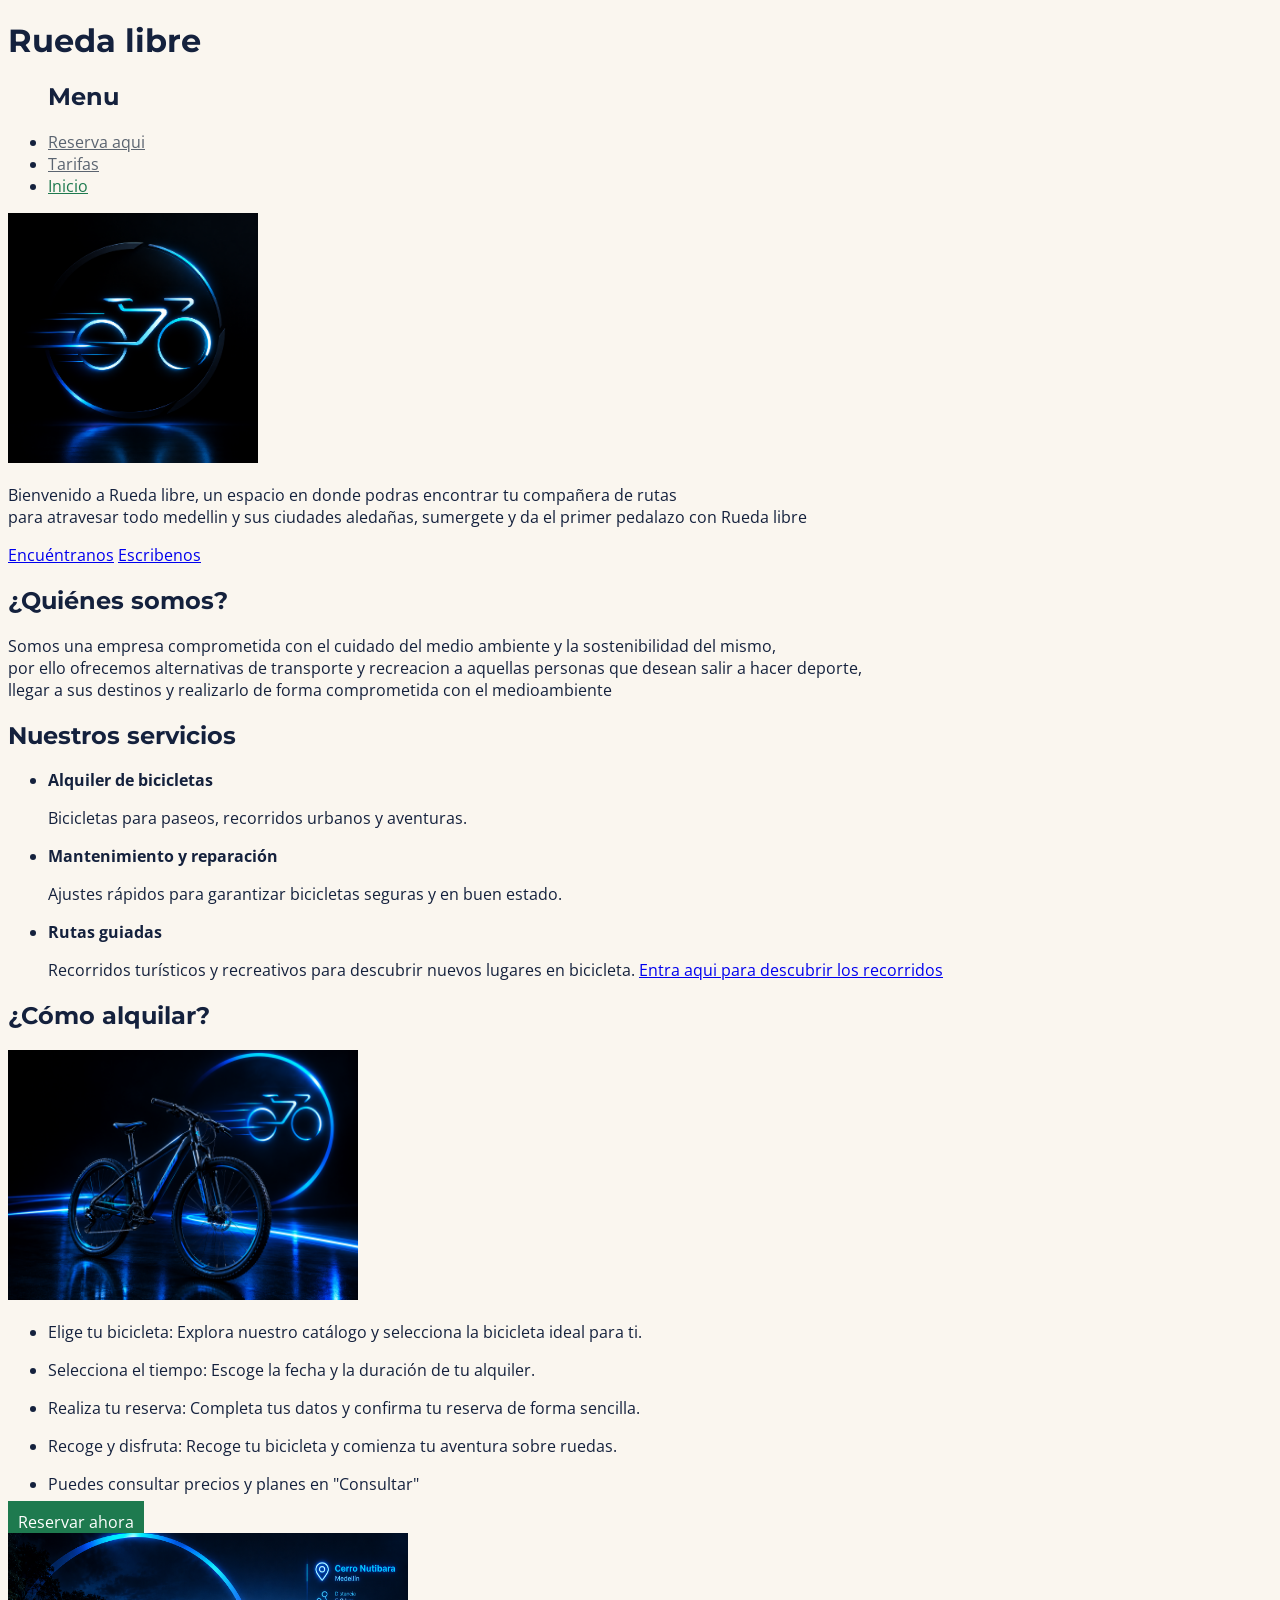
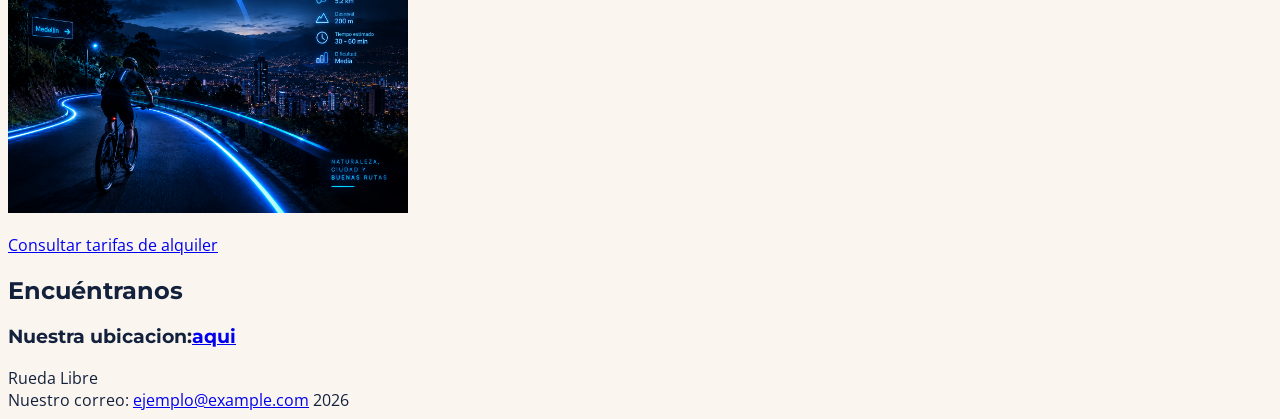
==== index.html @ 5e86c61c "minireto 10" ====
<!DOCTYPE html>
<html lang="es">

<head>
    <meta charset="UTF-8">
    <meta name="viewport" content="width=device-width, initial-scale=1.0">
    <title>Rueda Libre | Alquiler de bicicletas en Medellín</title>
    <link rel="preconnect" href="https://fonts.googleapis.com">
    <link rel="preconnect" href="https://fonts.gstatic.com" crossorigin>
    <link href="https://fonts.googleapis.com/css2?family=Montserrat:wght@700&family=Open+Sans:wght@400;600&display=swap" rel="stylesheet">
    <link rel="stylesheet" href="css/style.css">
</head>

<body>
    <header>
        <h1>Rueda libre</h1>
        <nav aria-label="navegacion-principal">
            <ul id = "menu">
                <h2>Menu</h2>
                <li><a href="paginas/reservas.html">Reserva aqui</a></li>
                <li><a href="paginas/tarifas.html">Tarifas</a></li>
                <li><a href="index.html" class="activo" aria-current="page">Inicio</a></li>
            </ul>
        </nav>
    <img src="img/logo.png" alt="logo de rueda libre" width="250px" height="250">
    <p>Bienvenido a Rueda libre, un espacio en donde podras encontrar tu compañera de rutas<br> para atravesar todo
        medellin
        y sus ciudades aledañas, sumergete y da el primer pedalazo con Rueda libre</p>
    <a href="#Encuéntranos">Encuéntranos</a>
    <a href="mailto:hola@ruedalibre.example">Escribenos</a>
    
    </header>
    <section>
        <h2>¿Quiénes somos?</h2>
            <p>Somos una empresa comprometida con el cuidado del medio ambiente y la sostenibilidad del mismo,<br> por ello
            ofrecemos alternativas de transporte y recreacion a aquellas personas que desean salir a hacer
            deporte,<br>llegar a sus destinos y realizarlo de forma comprometida con el medioambiente</p>
    </section>
    <section>
        <h2>Nuestros servicios</h2>
            <ul>
                <article><li><strong>Alquiler de bicicletas</strong></li>
                <p>Bicicletas para paseos, recorridos urbanos y aventuras. </p></article>

                <article><li><strong>Mantenimiento y reparación</strong></li>
                <p>Ajustes rápidos para garantizar bicicletas seguras y en buen estado.</p></article>

                <article><li><strong>Rutas guiadas</strong></li>
                <p>Recorridos turísticos y recreativos para descubrir nuevos lugares en bicicleta. <a
                href="paginas/tarifas.html#tabla">Entra aqui para descubrir los recorridos</a> </p></article>
            </ul>
    </section>
    <section>
        <h2>¿Cómo alquilar?</h2>
        <img src="img/bicicleta.png" alt="Imagen Bicicleta Disponible para alquilar" width="350px" height="250px">
            <ul>
                <li>
                    <p>Elige tu bicicleta: Explora nuestro catálogo y selecciona la bicicleta ideal para ti.</p>
                </li>
                <li>
                    <p>Selecciona el tiempo: Escoge la fecha y la duración de tu alquiler.</p>
                </li>
                <li>
                    <p>Realiza tu reserva: Completa tus datos y confirma tu reserva de forma sencilla.</p>
                </li>
                <li>
                    <p>Recoge y disfruta: Recoge tu bicicleta y comienza tu aventura sobre ruedas.</p>
                </li>
                <li>
                    <p>Puedes consultar precios y planes en "Consultar"</p>
                </li>
            </ul>
            <a href="paginas/reservas.html" class="boton-accion">Reservar ahora</a> 
            <div>
            <img src="img/ruta.png" alt="Ruta Bicicleta" width="400px" height="280px">
            </div>
        <p></p>
        <a href="paginas/tarifas.html">Consultar tarifas de alquiler</a>
        </section>

        <section id="Encuéntranos">
            <h2>Encuéntranos</h2>
            <h3>Nuestra ubicacion:<a href="https://maps.app.goo.gl/EWYrsRtSHGRVJQ2n9" target="_blank">aqui</a></h3>
        </section>
        <footer id="footer">
            Rueda Libre <br>
            Nuestro correo: <a href="mailto:ejemplo@example.com">ejemplo@example.com</a>
            2026
        </footer>
    </section>
</body>

</html>
---- css/style.css ----
:root {
    --color-verde: #1e7a4f;
    --color-naranja: #f39a2b;
    --color-azul: #14213d;
    --color-crema: #faf6ef;
    --color-gris: #5b6470;

    --fuente-titulos: 'Montserrat', system-ui, -apple-system, sans-serif;
    --fuente-cuerpo: 'Open Sans', arial, helvetica, sans-serif;

    --espaciado-pq: 0.5rem;
    --espaciado-md: 1rem;
    --espaciado-gr: 2rem;
}

body {
    background-color: var(--color-crema);
    font-family: var(--fuente-cuerpo);
    color: var(--color-azul);
}

h1, h2, h3 {
    font-family: var(--fuente-titulos);
    color: var(--color-azul);
}

#menu a {
    color: var(--color-gris);
}

#menu .activo {
    color: var(--color-verde);
}

#menu a:hover, #menu a:focus {
    color: var(--color-naranja);
}
.boton-accion {
    background-color: var(--color-verde);
    color: #FFFF;
    padding: 10px;
    text-decoration: none;
}
 
.boton-accion:hover, .boton-accion:focus {
    background-color: var(--color-naranja);
    color: var(--color-azul);
}
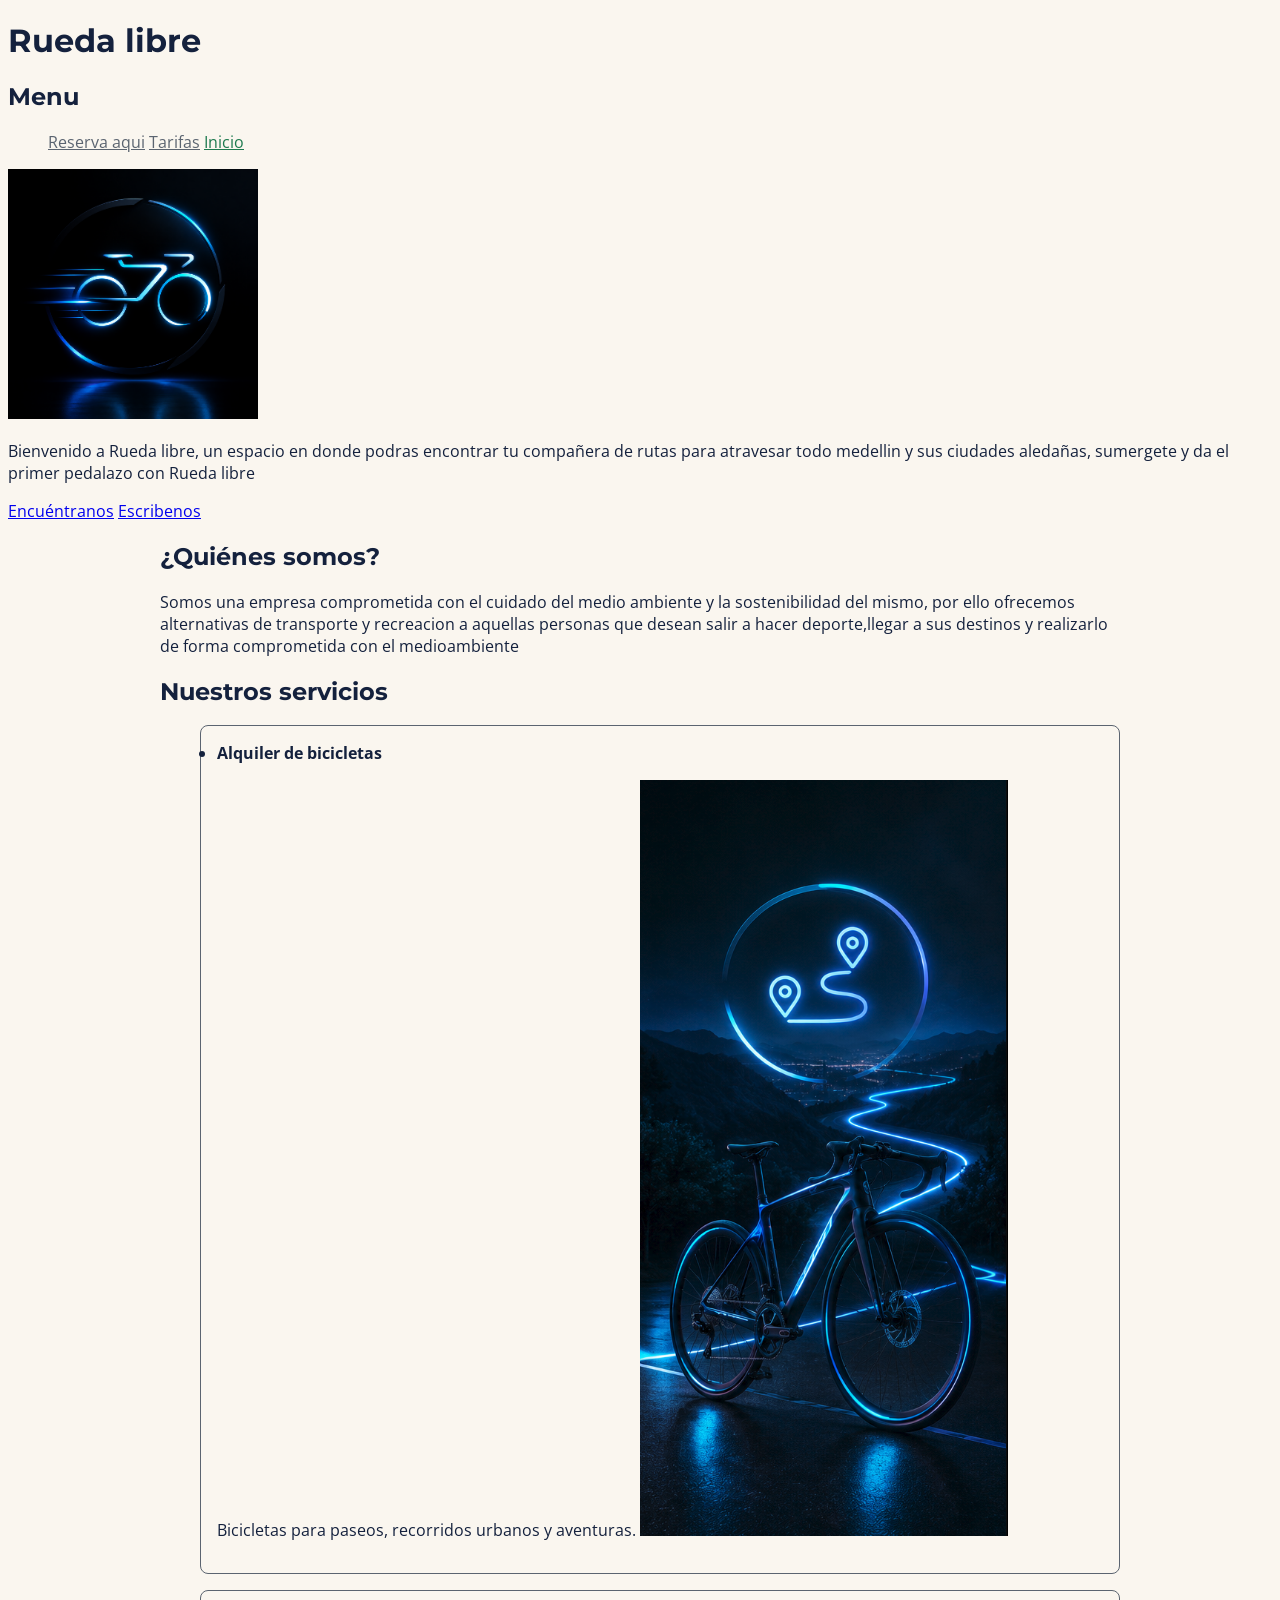
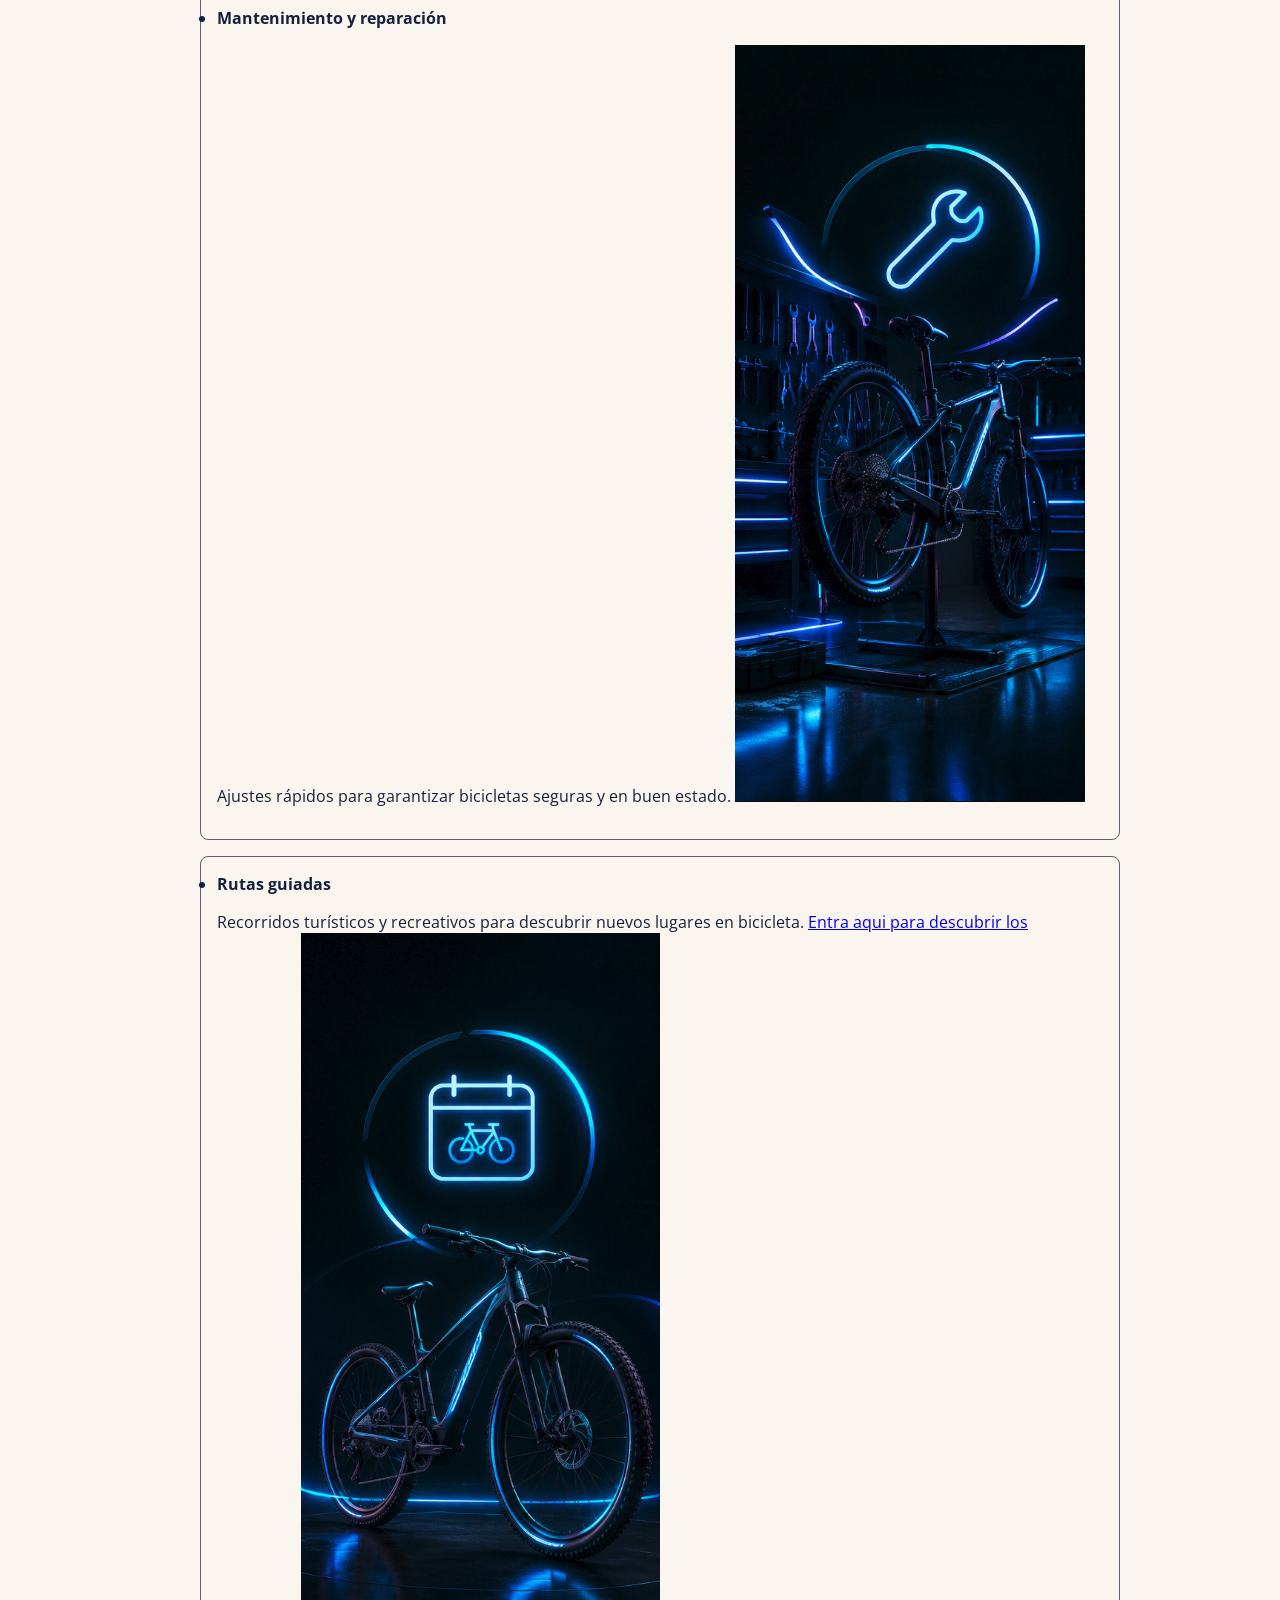
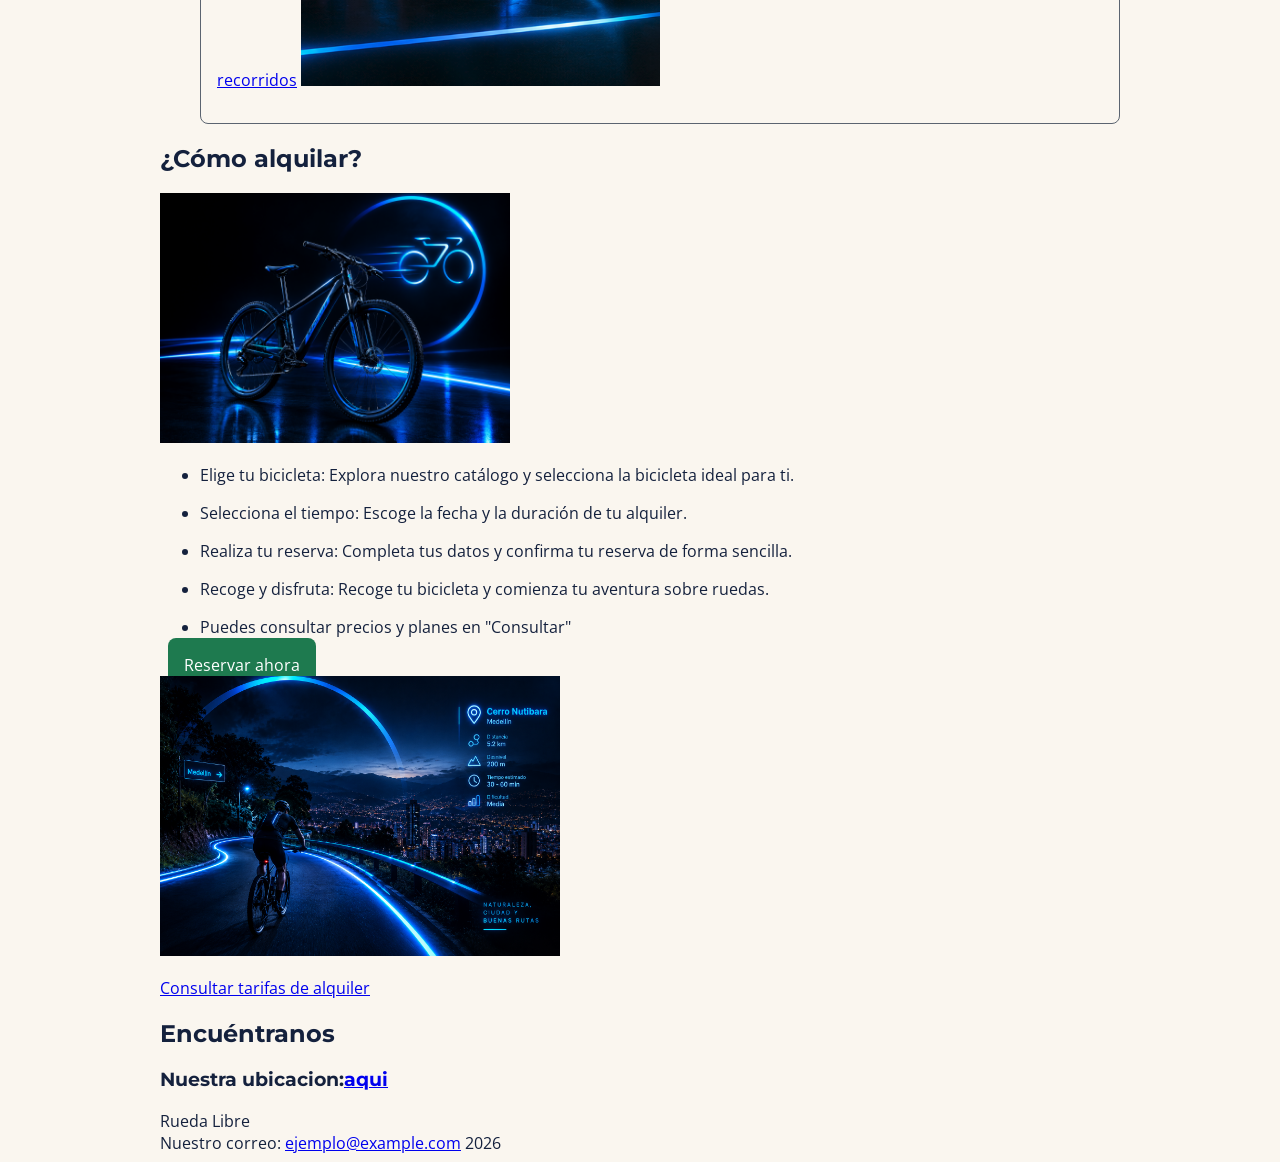
==== commit a0466268: "progreso" ====
--- a/index.html
+++ b/index.html
@@ -12,42 +12,48 @@
 </head>
 
 <body>
+
     <header>
         <h1>Rueda libre</h1>
         <nav aria-label="navegacion-principal">
+            <h2>Menu</h2>
             <ul id = "menu">
-                <h2>Menu</h2>
                 <li><a href="paginas/reservas.html">Reserva aqui</a></li>
                 <li><a href="paginas/tarifas.html">Tarifas</a></li>
                 <li><a href="index.html" class="activo" aria-current="page">Inicio</a></li>
             </ul>
         </nav>
     <img src="img/logo.png" alt="logo de rueda libre" width="250px" height="250">
-    <p>Bienvenido a Rueda libre, un espacio en donde podras encontrar tu compañera de rutas<br> para atravesar todo
+    <p>Bienvenido a Rueda libre, un espacio en donde podras encontrar tu compañera de rutas para atravesar todo
         medellin
         y sus ciudades aledañas, sumergete y da el primer pedalazo con Rueda libre</p>
     <a href="#Encuéntranos">Encuéntranos</a>
     <a href="mailto:hola@ruedalibre.example">Escribenos</a>
-    
     </header>
+<main>
     <section>
         <h2>¿Quiénes somos?</h2>
-            <p>Somos una empresa comprometida con el cuidado del medio ambiente y la sostenibilidad del mismo,<br> por ello
+            <p>Somos una empresa comprometida con el cuidado del medio ambiente y la sostenibilidad del mismo, por ello
             ofrecemos alternativas de transporte y recreacion a aquellas personas que desean salir a hacer
-            deporte,<br>llegar a sus destinos y realizarlo de forma comprometida con el medioambiente</p>
+            deporte,llegar a sus destinos y realizarlo de forma comprometida con el medioambiente</p>
     </section>
     <section>
         <h2>Nuestros servicios</h2>
             <ul>
-                <article><li><strong>Alquiler de bicicletas</strong></li>
-                <p>Bicicletas para paseos, recorridos urbanos y aventuras. </p></article>
+                <article class="tarjeta"><li><strong>Alquiler de bicicletas</strong></li>
+                <p>Bicicletas para paseos, recorridos urbanos y aventuras. 
+                <img src="img/imagenruta.png" alt="Imagen del servicio de alquiler">
+                </p></article>
 
                 <article><li><strong>Mantenimiento y reparación</strong></li>
-                <p>Ajustes rápidos para garantizar bicicletas seguras y en buen estado.</p></article>
+                <p>Ajustes rápidos para garantizar bicicletas seguras y en buen estado.
+                <img src="img/taller.png" alt="Imagen del servicio de alquiler">
+                </p></article>
 
                 <article><li><strong>Rutas guiadas</strong></li>
                 <p>Recorridos turísticos y recreativos para descubrir nuevos lugares en bicicleta. <a
-                href="paginas/tarifas.html#tabla">Entra aqui para descubrir los recorridos</a> </p></article>
+                href="paginas/tarifas.html#tabla">Entra aqui para descubrir los recorridos</a> 
+                <img src="img/horarios.png" alt="Imagen de servicio de alquiler"></p></article>
             </ul>
     </section>
     <section>
@@ -88,6 +94,7 @@
             2026
         </footer>
     </section>
+</main>
 </body>
 
 </html>
--- a/css/style.css
+++ b/css/style.css
@@ -1,3 +1,8 @@
+* {
+    box-sizing: border-box;
+}
+
+
 :root {
     --color-verde: #1e7a4f;
     --color-naranja: #f39a2b;
@@ -38,8 +43,11 @@
 .boton-accion {
     background-color: var(--color-verde);
     color: #FFFF;
-    padding: 10px;
+    padding: var(--espaciado-md);
     text-decoration: none;
+    border: none;
+    border-radius: var(--espaciado-pq);
+    margin: var(--espaciado-pq);
 }
  
 .boton-accion:hover, .boton-accion:focus {
@@ -47,4 +55,64 @@
     color: var(--color-azul);
 }
 
+main {
+    max-width: 60rem;
+    margin: 0 auto;
+}
 
+header {
+    min-height: 30vh;
+}
+
+article {
+    padding: var(--espaciado-md);
+    border: 1px solid var(--color-gris);
+    border-radius: var(--espaciado-pq);
+    margin-bottom: var(--espaciado-md);
+
+}
+
+.tarjeta {
+    width: 100%;
+    height: auto;
+    
+}
+
+th, td {
+    padding: var(--espaciado-pq);
+}
+
+table {
+    border-collapse: collapse;
+}
+
+th, td {
+    border: 1px solid var(--color-gris);
+}
+
+thead th {
+    background-color: var(--color-azul);
+    color: var(--color-crema);
+}
+
+#formulario-reserva label {
+    display: block;
+}
+
+#formulario-reserva input:not([type="checkbox"]),
+#formulario-reserva select,
+#formulario-reserva textarea {
+    width: 40%;
+}
+
+#formulario-reserva fieldset > div {
+    margin-bottom: var(--espaciado-md);
+}
+
+#formulario-reserva button {
+    padding: var(--espaciado-md) var(--espaciado-gr);
+}
+
+#menu li {
+    display: inline-block;
+}
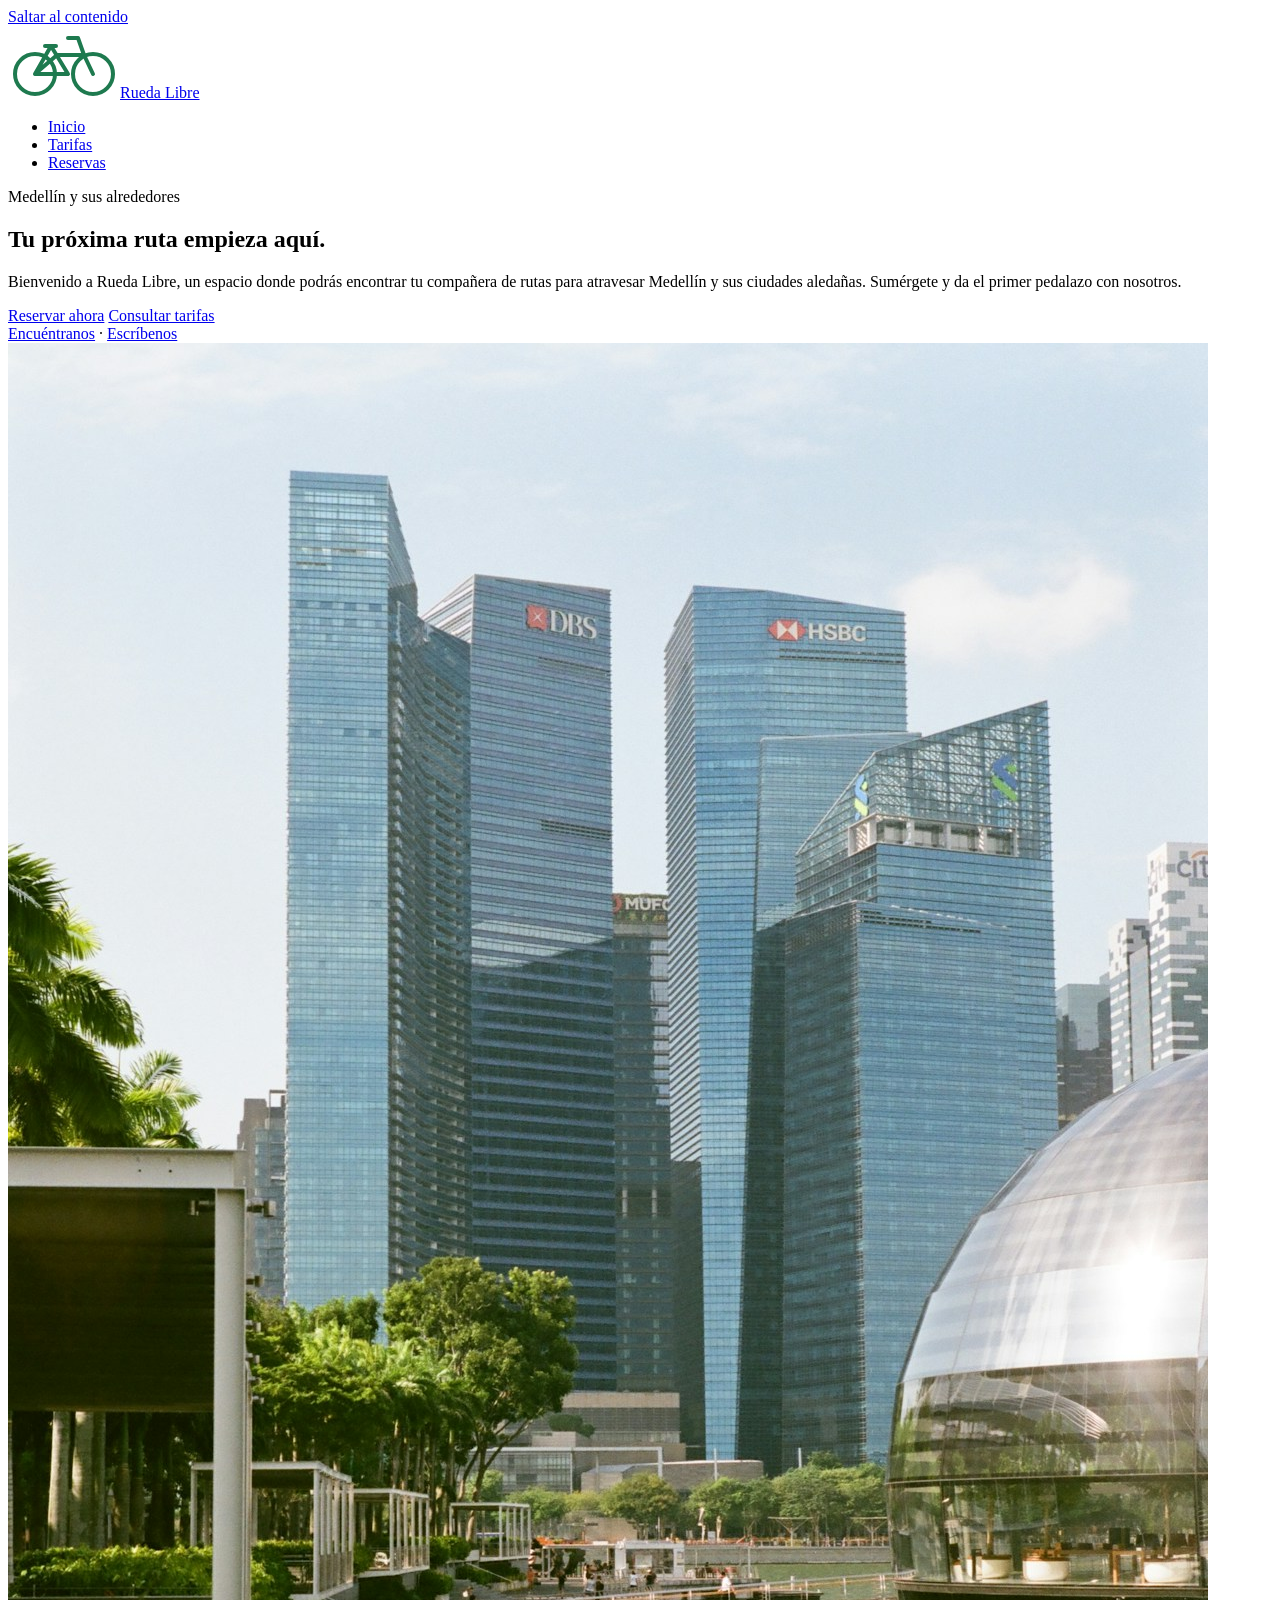
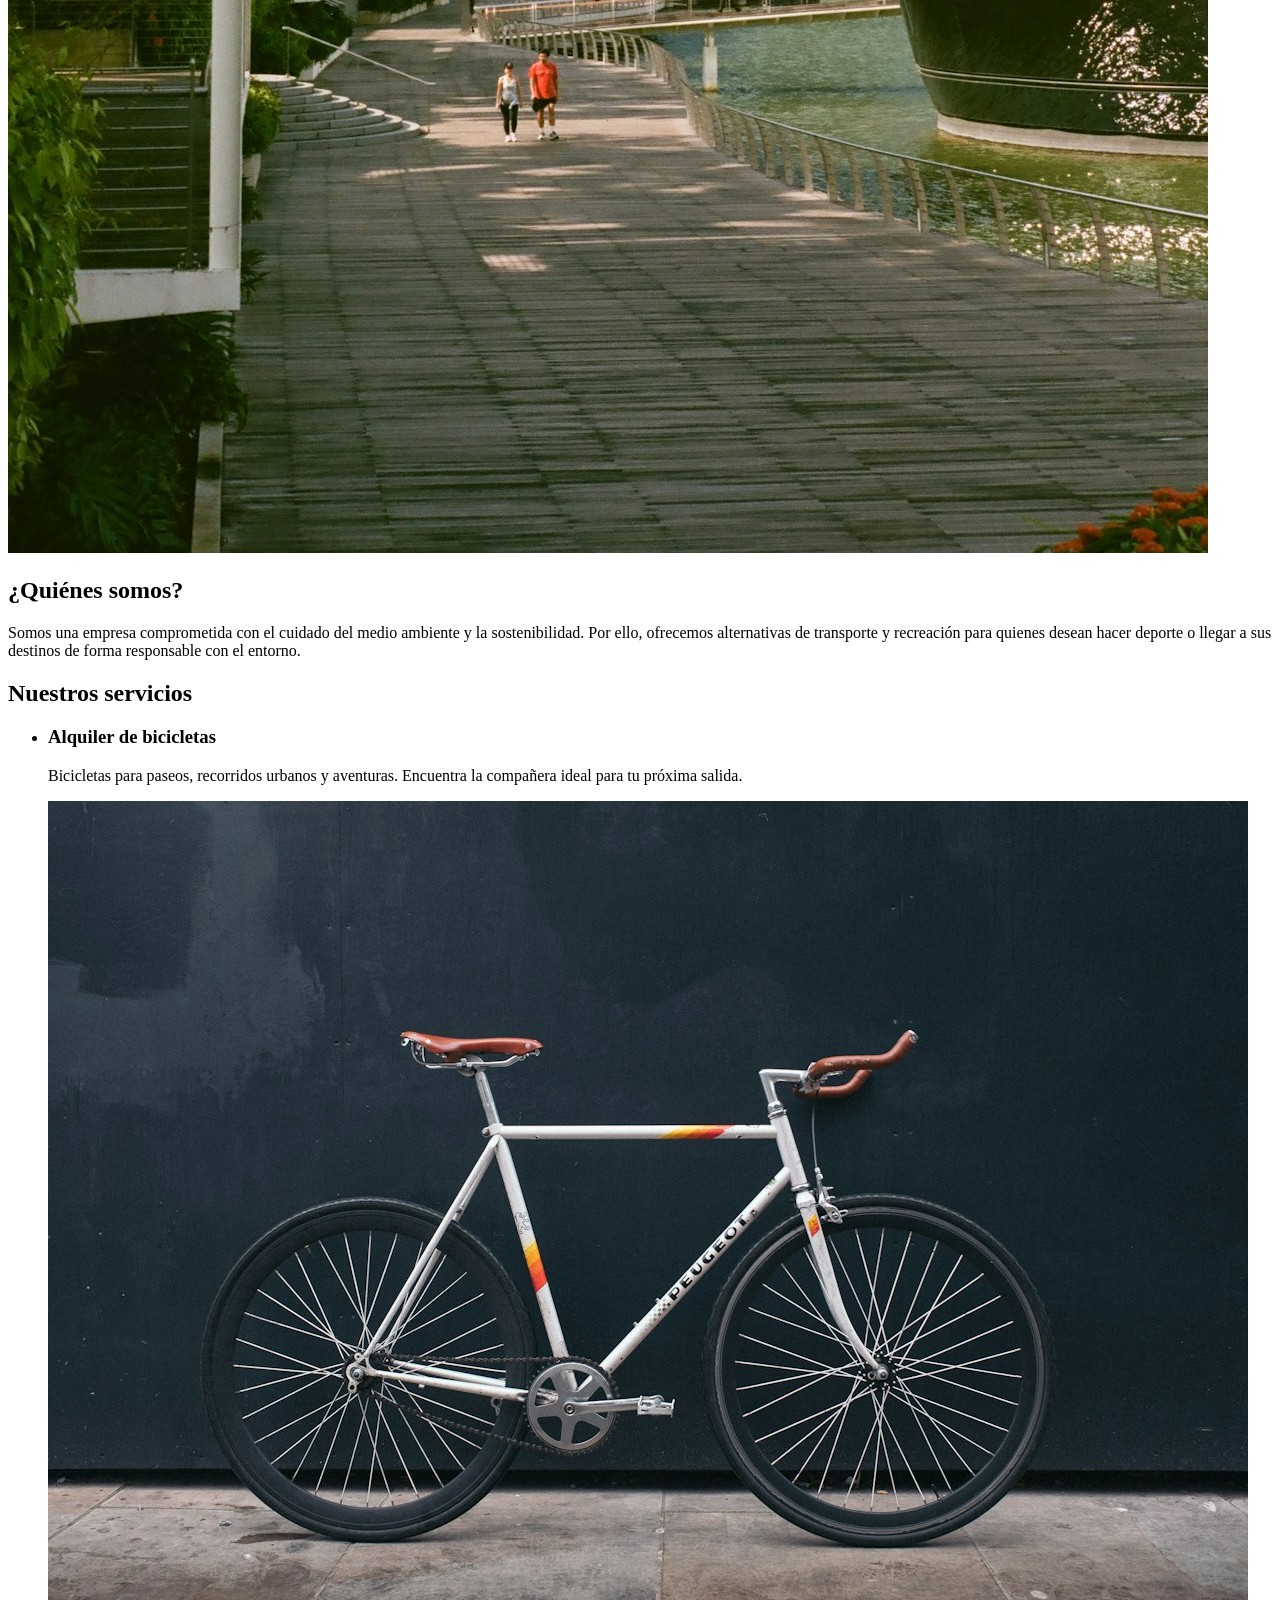
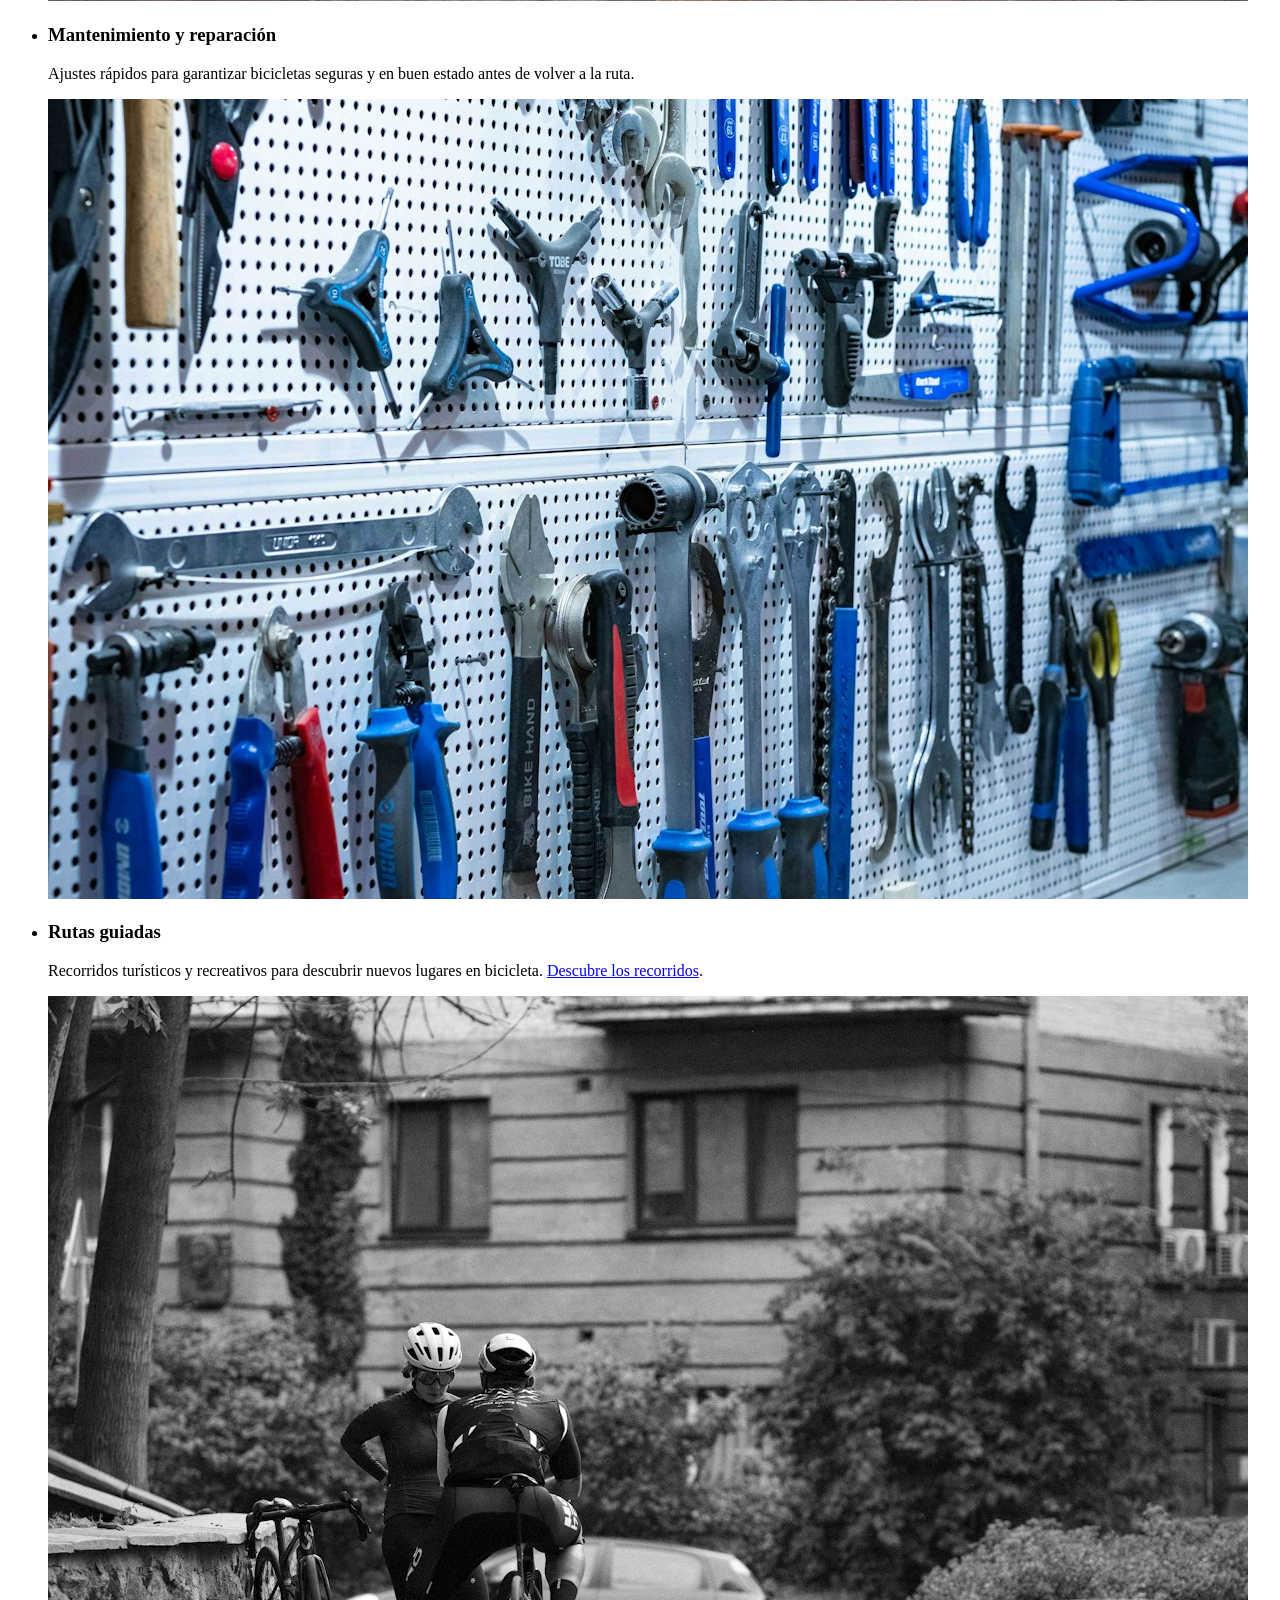
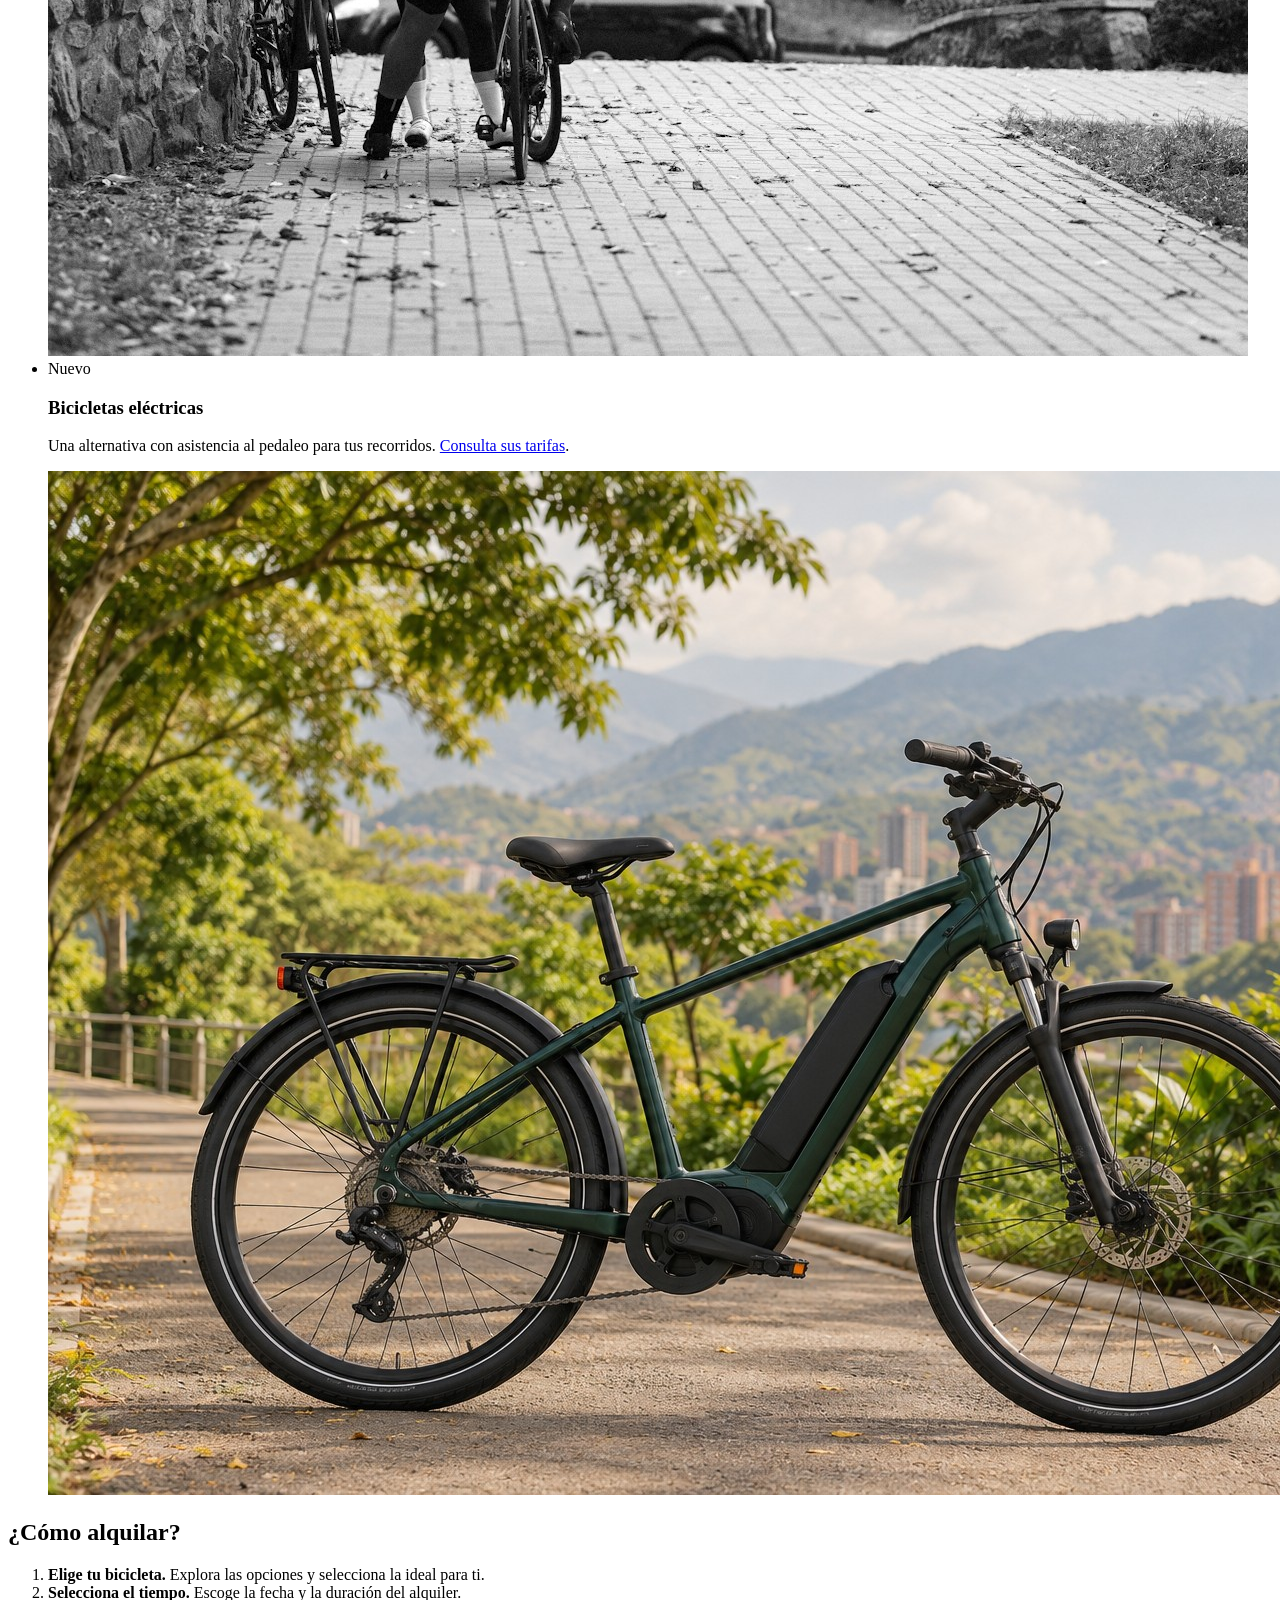
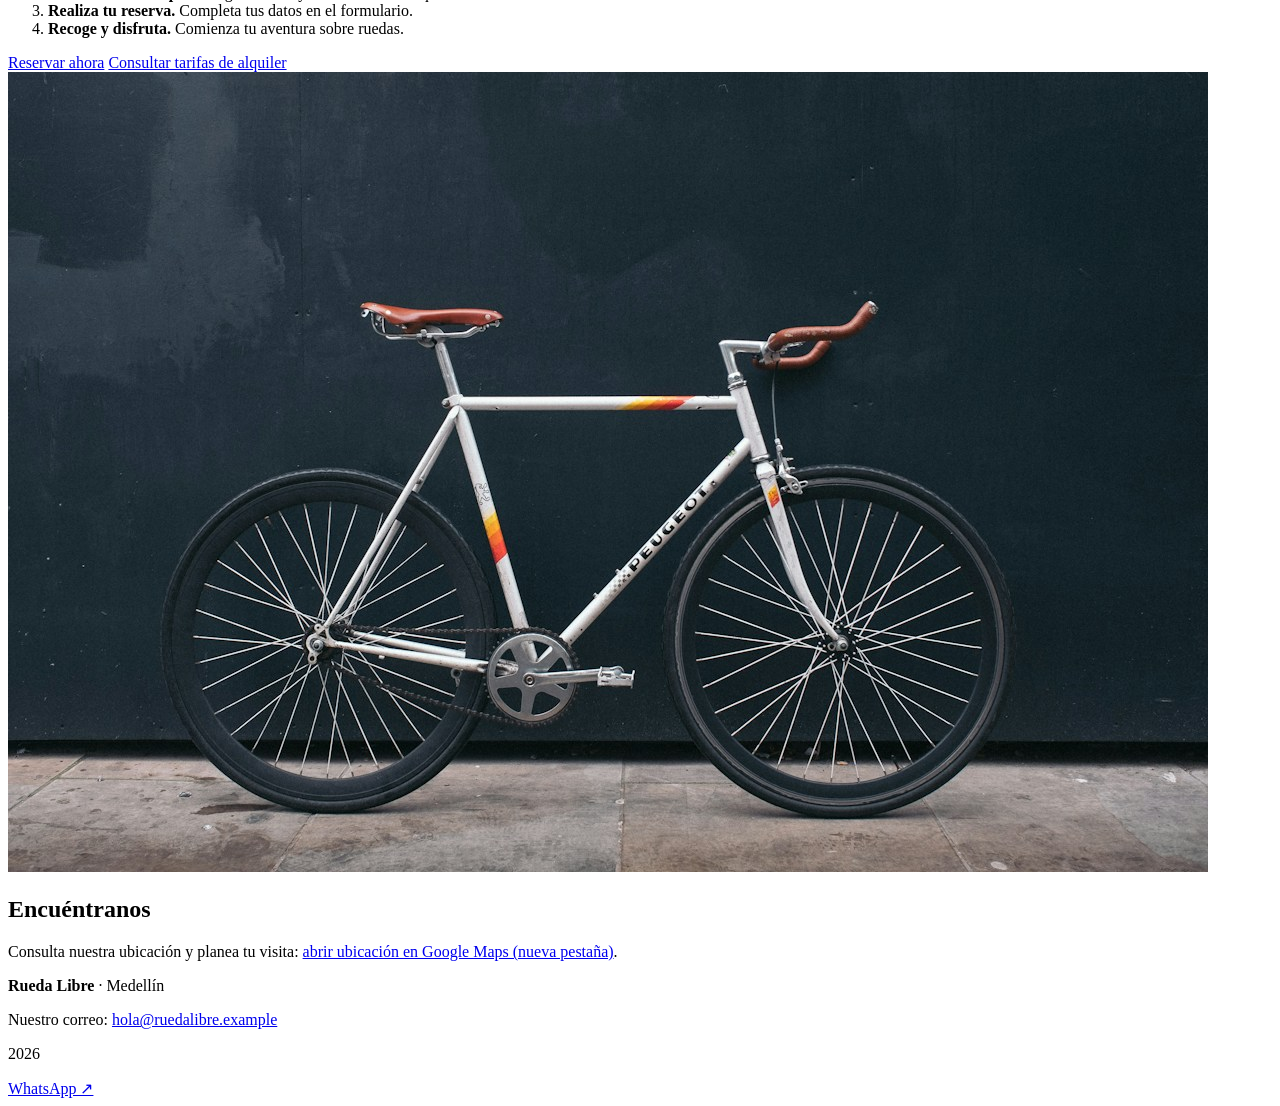
==== commit 6ad395a7: "progreso" ====
--- a/index.html
+++ b/index.html
@@ -1,100 +1,118 @@
 <!DOCTYPE html>
 <html lang="es">
-
 <head>
     <meta charset="UTF-8">
     <meta name="viewport" content="width=device-width, initial-scale=1.0">
+    <meta name="description" content="Alquiler de bicicletas, mantenimiento y rutas guiadas en Medellín con Rueda Libre.">
     <title>Rueda Libre | Alquiler de bicicletas en Medellín</title>
     <link rel="preconnect" href="https://fonts.googleapis.com">
     <link rel="preconnect" href="https://fonts.gstatic.com" crossorigin>
-    <link href="https://fonts.googleapis.com/css2?family=Montserrat:wght@700&family=Open+Sans:wght@400;600&display=swap" rel="stylesheet">
-    <link rel="stylesheet" href="css/style.css">
+    <link href="https://fonts.googleapis.com/css2?family=Montserrat:wght@700&amp;family=Open+Sans:wght@400;600&amp;display=swap" rel="stylesheet">
+    <link rel="stylesheet" href="css/styles.css">
+    <link rel="icon" href="img/logo.svg" type="image/svg+xml">
 </head>
+<body>
+    <a class="saltar-contenido" href="#contenido">Saltar al contenido</a>
+    <header class="encabezado">
+        <div class="barra">
+            <div class="marca">
+                <a href="index.html"><img class="logo" src="img/logo.svg" alt="">Rueda Libre</a>
+            </div>
+            <nav aria-label="Navegación principal">
+                <ul id="menu">
+                    <li><a href="index.html" class="activo" aria-current="page">Inicio</a></li>
+                    <li><a href="paginas/tarifas.html">Tarifas</a></li>
+                    <li><a href="paginas/reservas.html">Reservas</a></li>
+                </ul>
+            </nav>
+        </div>
+    </header>
 
-<body>
+    <main id="contenido">
+        <section class="portada" aria-labelledby="titulo-portada">
+            <div class="texto-portada">
+                <p class="antetitulo">Medellín y sus alrededores</p>
+                <h1 id="titulo-portada">Tu próxima ruta empieza aquí.</h1>
+                <p>Bienvenido a Rueda Libre, un espacio donde podrás encontrar tu compañera de rutas para atravesar Medellín y sus ciudades aledañas. Sumérgete y da el primer pedalazo con nosotros.</p>
+                <div class="acciones">
+                    <a href="paginas/reservas.html" class="boton-accion">Reservar ahora</a>
+                    <a href="paginas/tarifas.html" class="boton-secundario">Consultar tarifas</a>
+                </div>
+                <a href="#encuentranos">Encuéntranos</a> · <a href="mailto:hola@ruedalibre.example">Escríbenos</a>
+            </div>
+            <img class="imagen-portada" src="img/ruta.jpg" alt="Ciclista recorriendo una vía urbana junto a edificios">
+        </section>
 
-    <header>
-        <h1>Rueda libre</h1>
-        <nav aria-label="navegacion-principal">
-            <h2>Menu</h2>
-            <ul id = "menu">
-                <li><a href="paginas/reservas.html">Reserva aqui</a></li>
-                <li><a href="paginas/tarifas.html">Tarifas</a></li>
-                <li><a href="index.html" class="activo" aria-current="page">Inicio</a></li>
-            </ul>
-        </nav>
-    <img src="img/logo.png" alt="logo de rueda libre" width="250px" height="250">
-    <p>Bienvenido a Rueda libre, un espacio en donde podras encontrar tu compañera de rutas para atravesar todo
-        medellin
-        y sus ciudades aledañas, sumergete y da el primer pedalazo con Rueda libre</p>
-    <a href="#Encuéntranos">Encuéntranos</a>
-    <a href="mailto:hola@ruedalibre.example">Escribenos</a>
-    </header>
-<main>
-    <section>
-        <h2>¿Quiénes somos?</h2>
-            <p>Somos una empresa comprometida con el cuidado del medio ambiente y la sostenibilidad del mismo, por ello
-            ofrecemos alternativas de transporte y recreacion a aquellas personas que desean salir a hacer
-            deporte,llegar a sus destinos y realizarlo de forma comprometida con el medioambiente</p>
-    </section>
-    <section>
-        <h2>Nuestros servicios</h2>
-            <ul>
-                <article class="tarjeta"><li><strong>Alquiler de bicicletas</strong></li>
-                <p>Bicicletas para paseos, recorridos urbanos y aventuras. 
-                <img src="img/imagenruta.png" alt="Imagen del servicio de alquiler">
-                </p></article>
+        <section>
+            <h2>¿Quiénes somos?</h2>
+            <p>Somos una empresa comprometida con el cuidado del medio ambiente y la sostenibilidad. Por ello, ofrecemos alternativas de transporte y recreación para quienes desean hacer deporte o llegar a sus destinos de forma responsable con el entorno.</p>
+        </section>
 
-                <article><li><strong>Mantenimiento y reparación</strong></li>
-                <p>Ajustes rápidos para garantizar bicicletas seguras y en buen estado.
-                <img src="img/taller.png" alt="Imagen del servicio de alquiler">
-                </p></article>
-
-                <article><li><strong>Rutas guiadas</strong></li>
-                <p>Recorridos turísticos y recreativos para descubrir nuevos lugares en bicicleta. <a
-                href="paginas/tarifas.html#tabla">Entra aqui para descubrir los recorridos</a> 
-                <img src="img/horarios.png" alt="Imagen de servicio de alquiler"></p></article>
-            </ul>
-    </section>
-    <section>
-        <h2>¿Cómo alquilar?</h2>
-        <img src="img/bicicleta.png" alt="Imagen Bicicleta Disponible para alquilar" width="350px" height="250px">
-            <ul>
+        <section>
+            <h2>Nuestros servicios</h2>
+            <ul class="lista-servicios">
                 <li>
-                    <p>Elige tu bicicleta: Explora nuestro catálogo y selecciona la bicicleta ideal para ti.</p>
+                    <article class="tarjeta">
+                        <h3>Alquiler de bicicletas</h3>
+                        <p>Bicicletas para paseos, recorridos urbanos y aventuras. Encuentra la compañera ideal para tu próxima salida.</p>
+                        <img src="img/imagenruta.jpg" alt="Bicicleta urbana blanca junto a una pared oscura" loading="lazy">
+                    </article>
                 </li>
                 <li>
-                    <p>Selecciona el tiempo: Escoge la fecha y la duración de tu alquiler.</p>
+                    <article class="tarjeta">
+                        <h3>Mantenimiento y reparación</h3>
+                        <p>Ajustes rápidos para garantizar bicicletas seguras y en buen estado antes de volver a la ruta.</p>
+                        <img src="img/taller.jpg" alt="Herramientas organizadas para el mantenimiento de bicicletas" loading="lazy">
+                    </article>
                 </li>
                 <li>
-                    <p>Realiza tu reserva: Completa tus datos y confirma tu reserva de forma sencilla.</p>
+                    <article class="tarjeta">
+                        <h3>Rutas guiadas</h3>
+                        <p>Recorridos turísticos y recreativos para descubrir nuevos lugares en bicicleta. <a href="paginas/tarifas.html#tabla">Descubre los recorridos</a>.</p>
+                        <img src="img/horarios.jpg" alt="Dos ciclistas con casco durante un recorrido" loading="lazy">
+                    </article>
                 </li>
                 <li>
-                    <p>Recoge y disfruta: Recoge tu bicicleta y comienza tu aventura sobre ruedas.</p>
-                </li>
-                <li>
-                    <p>Puedes consultar precios y planes en "Consultar"</p>
+                    <article class="tarjeta tarjeta-nueva">
+                        <span class="etiqueta-nuevo">Nuevo</span>
+                        <h3>Bicicletas eléctricas</h3>
+                        <p>Una alternativa con asistencia al pedaleo para tus recorridos. <a href="paginas/tarifas.html#tabla-tarifas">Consulta sus tarifas</a>.</p>
+                        <img src="img/electrica.jpg" alt="Bicicleta eléctrica verde junto a un sendero arbolado; imagen ilustrativa" loading="lazy">
+                    </article>
                 </li>
             </ul>
-            <a href="paginas/reservas.html" class="boton-accion">Reservar ahora</a> 
-            <div>
-            <img src="img/ruta.png" alt="Ruta Bicicleta" width="400px" height="280px">
-            </div>
-        <p></p>
-        <a href="paginas/tarifas.html">Consultar tarifas de alquiler</a>
         </section>
 
-        <section id="Encuéntranos">
+        <section>
+            <div class="pasos">
+                <h2>¿Cómo alquilar?</h2>
+                <ol>
+                    <li><strong>Elige tu bicicleta.</strong> Explora las opciones y selecciona la ideal para ti.</li>
+                    <li><strong>Selecciona el tiempo.</strong> Escoge la fecha y la duración del alquiler.</li>
+                    <li><strong>Realiza tu reserva.</strong> Completa tus datos en el formulario.</li>
+                    <li><strong>Recoge y disfruta.</strong> Comienza tu aventura sobre ruedas.</li>
+                </ol>
+                <div class="acciones">
+                    <a href="paginas/reservas.html" class="boton-accion">Reservar ahora</a>
+                    <a href="paginas/tarifas.html">Consultar tarifas de alquiler</a>
+                </div>
+            </div>
+            <img class="imagen-alquiler" src="img/imagenruta.jpg" alt="Bicicleta urbana disponible como referencia de alquiler" loading="lazy">
+        </section>
+
+        <section id="encuentranos">
             <h2>Encuéntranos</h2>
-            <h3>Nuestra ubicacion:<a href="https://maps.app.goo.gl/EWYrsRtSHGRVJQ2n9" target="_blank">aqui</a></h3>
+            <p>Consulta nuestra ubicación y planea tu visita: <a href="https://maps.app.goo.gl/EWYrsRtSHGRVJQ2n9" target="_blank" rel="noopener noreferrer">abrir ubicación en Google Maps (nueva pestaña)</a>.</p>
         </section>
-        <footer id="footer">
-            Rueda Libre <br>
-            Nuestro correo: <a href="mailto:ejemplo@example.com">ejemplo@example.com</a>
-            2026
-        </footer>
-    </section>
-</main>
+    </main>
+
+    <footer class="pie" id="footer">
+        <div class="pie-contenido">
+            <p><strong>Rueda Libre</strong> · Medellín</p>
+            <p>Nuestro correo: <a href="mailto:hola@ruedalibre.example">hola@ruedalibre.example</a></p>
+            <p>2026</p>
+        </div>
+    </footer>
+    <a class="whatsapp" href="https://wa.me/573000000000" target="_blank" rel="noopener noreferrer" aria-label="WhatsApp: abrir en una nueva pestaña">WhatsApp ↗</a>
 </body>
-
-</html>+</html>
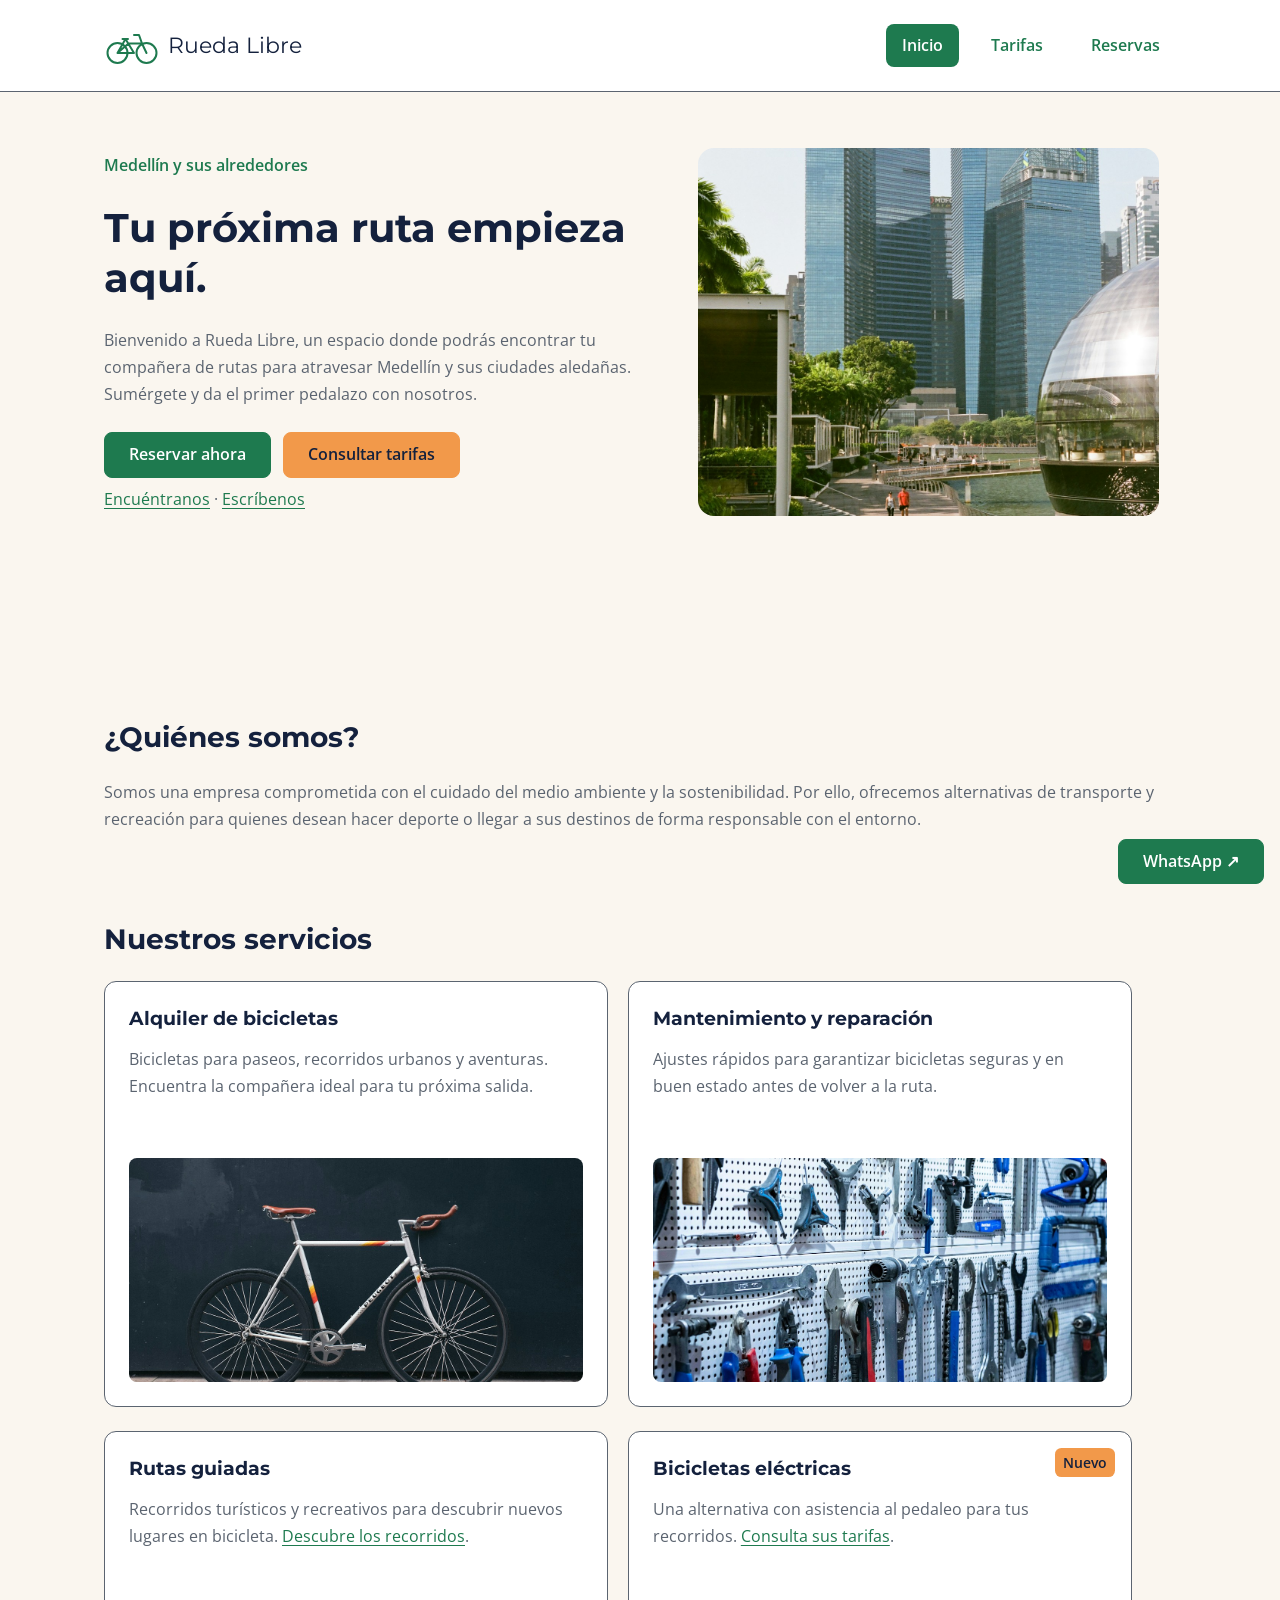
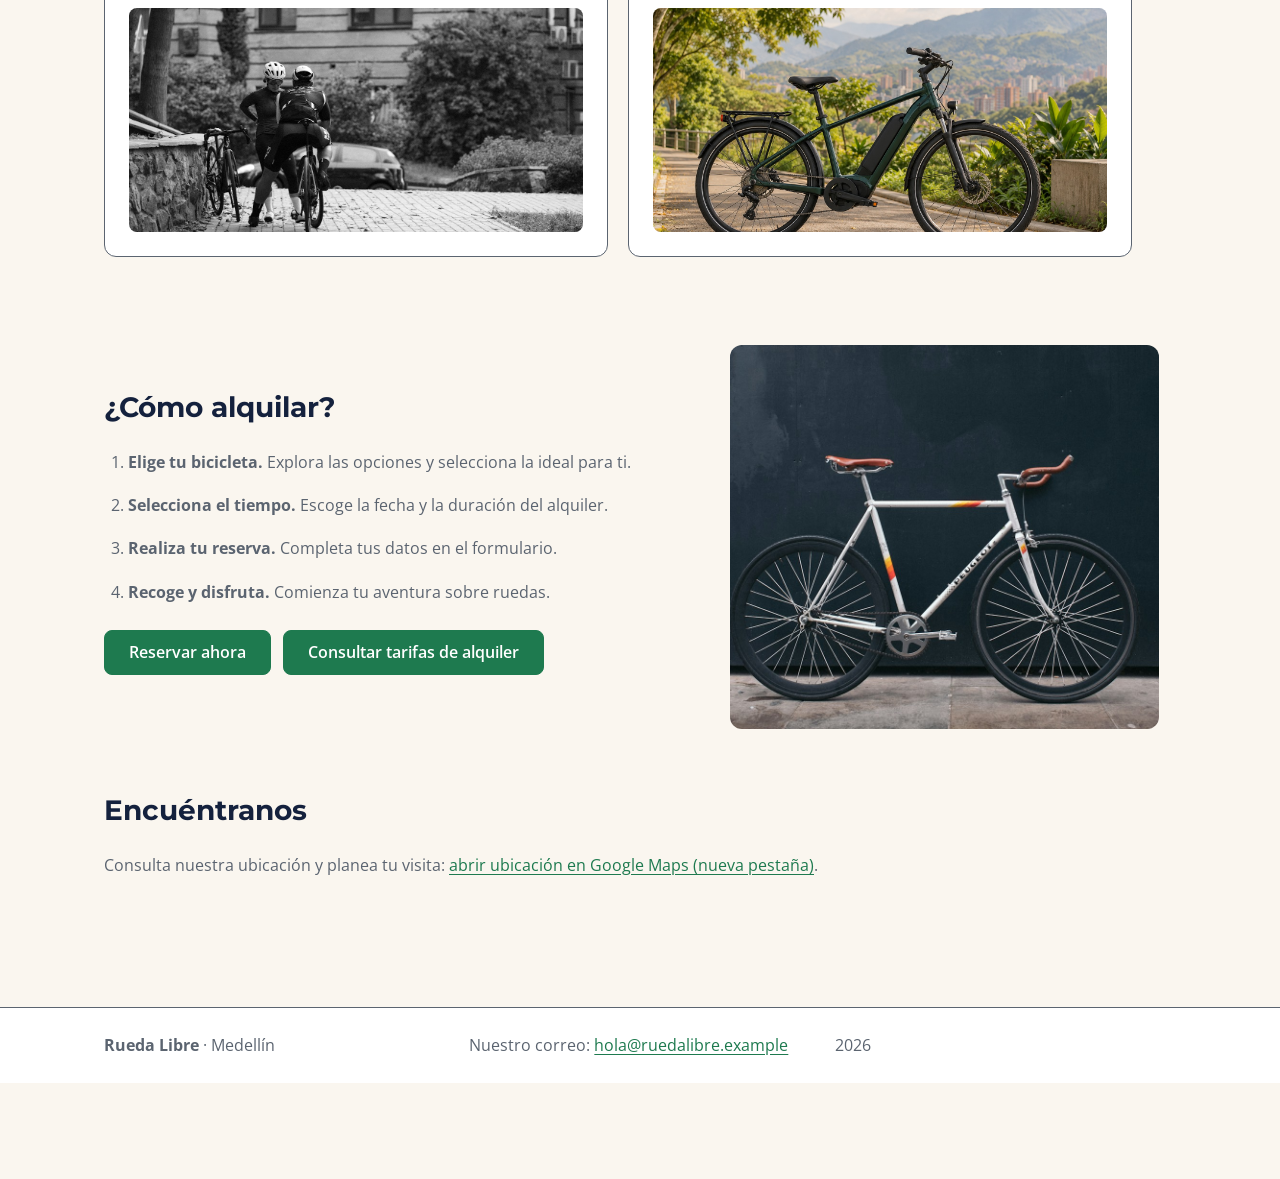
==== commit b0d594e1: "minireto 1 semana 2" ====
--- a/index.html
+++ b/index.html
@@ -94,7 +94,7 @@
                 </ol>
                 <div class="acciones">
                     <a href="paginas/reservas.html" class="boton-accion">Reservar ahora</a>
-                    <a href="paginas/tarifas.html">Consultar tarifas de alquiler</a>
+                    <a href="paginas/tarifas.html" class="boton-accion">Consultar tarifas de alquiler</a>
                 </div>
             </div>
             <img class="imagen-alquiler" src="img/imagenruta.jpg" alt="Bicicleta urbana disponible como referencia de alquiler" loading="lazy">
--- a/css/styles.css
+++ b/css/styles.css
@@ -0,0 +1,594 @@
+/* 1. Variables: colores, tipografías y escala de espaciado */
+:root {
+    --crema: #FAF6EF;
+    --azul-noche: #14213D;
+    --verde-ruta: #1E7A4F;
+    --gris-asfalto: #5B6470;
+    --naranja-pedal: #F2994A;
+    --blanco: #FFFFFF;
+
+    --fuente-titulos: "Montserrat", Arial, sans-serif;
+    --fuente-texto: "Open Sans", Arial, sans-serif;
+
+    --espacio-xs: 0.5rem;
+    --espacio-sm: 1rem;
+    --espacio-md: 1.5rem;
+    --espacio-lg: 2rem;
+    --espacio-xl: 3rem;
+}
+
+/* 2. Base y herencia */
+*,
+*::before,
+*::after {
+    box-sizing: border-box;
+}
+
+body {
+    margin: 0;
+    padding-bottom: 6rem; /* Reserva espacio para el enlace fijo de WhatsApp. */
+    background-color: var(--crema);
+    color: var(--gris-asfalto);
+    font-family: var(--fuente-texto);
+    font-size: 1rem;
+    line-height: 1.7;
+}
+
+h1,
+h2,
+h3,
+legend,
+caption {
+    color: var(--azul-noche);
+    font-family: var(--fuente-titulos);
+    font-weight: 700;
+    line-height: 1.25;
+}
+
+h1 {
+    margin: 0 0 var(--espacio-md);
+    font-size: 2.5rem;
+}
+
+h2 {
+    margin: 0 0 var(--espacio-md);
+    font-size: 1.75rem;
+}
+
+h3 {
+    margin: 0 0 var(--espacio-sm);
+    font-size: 1.2rem;
+}
+
+p {
+    margin: 0 0 var(--espacio-md);
+}
+
+img {
+    display: block;
+    max-width: 100%;
+    height: auto;
+}
+
+main,
+.barra {
+    display: flex;
+    flex-direction: row;
+    justify-content: space-between;
+    align-items: center;
+    flex-wrap: wrap;
+    gap: var(--espacio-sm);
+}
+
+
+main > section {
+    margin-bottom: var(--espacio-xl);
+}
+
+/* 3. Enlaces, navegación y estados */
+a {
+    color: var(--verde-ruta);
+    text-underline-offset: 0.2rem;
+}
+
+a:hover,
+a:focus {
+    color: var(--azul-noche);
+}
+
+a:focus,
+button:focus,
+input:focus,
+input:focus-within,
+select:focus,
+textarea:focus {
+    outline: 0.2rem solid var(--azul-noche);
+    outline-offset: 0.2rem;
+}
+
+.tabla-contenedor:focus {
+    outline: 0.2rem solid var(--azul-noche);
+    outline-offset: 0.2rem;
+}
+
+main,
+.barra,
+.pie-contenido {
+    max-width: 70rem;
+    margin: 0 auto;
+    padding: var(--espacio-md);
+}
+
+.encabezado {
+    background-color: var(--blanco);
+    border-bottom: 1px solid var(--gris-asfalto);
+}
+
+.marca,
+nav {
+    display: inline-block;
+    vertical-align: middle;
+}
+
+.marca {
+    width: 38%;
+}
+
+.marca a {
+    color: var(--azul-noche);
+    font-family: var(--fuente-titulos);
+    font-size: 1.4rem;
+    text-decoration: none;
+}
+
+.logo {
+    display: inline-block;
+    width: 3.5rem;
+    margin-right: var(--espacio-xs);
+    vertical-align: middle;
+}
+
+nav {
+    width: 60%;
+    text-align: right;
+}
+
+#menu {
+    display: flex;
+    flex-direction: row;
+    justify-content: flex-end;
+    align-items: center;
+    flex-wrap: wrap;
+    gap: var(--espacio-xs);
+    margin: 0;
+    padding: 0;
+    list-style: none;
+}
+
+
+#menu li {
+    display: inline-block;
+    margin-left: var(--espacio-xs);
+}
+
+#menu a {
+    display: inline-block;
+    padding: var(--espacio-xs) var(--espacio-sm);
+    border-radius: 0.5rem;
+    color: var(--verde-ruta);
+    font-weight: 600;
+    text-decoration: none;
+}
+
+/* El id y la clase superan la especificidad de #menu a. */
+#menu .activo,
+#menu a:hover,
+#menu a:focus {
+    background-color: var(--verde-ruta);
+    color: var(--blanco);
+}
+
+/* 4. Botones: la misma clase sirve para enlaces y para submit */
+.boton-accion,
+.boton-secundario,
+.whatsapp {
+    display: inline-block;
+    padding: var(--espacio-xs) var(--espacio-md);
+    border: 1px solid var(--verde-ruta);
+    border-radius: 0.5rem;
+    background-color: var(--verde-ruta);
+    color: var(--blanco);
+    font-family: var(--fuente-texto);
+    font-size: 1rem;
+    font-weight: 600;
+    line-height: 1.7;
+    text-decoration: none;
+    cursor: pointer;
+}
+
+.boton-secundario {
+    border-color: var(--naranja-pedal);
+    background-color: var(--naranja-pedal);
+    color: var(--azul-noche);
+}
+
+.boton-accion:hover,
+.boton-accion:focus,
+.boton-secundario:hover,
+.boton-secundario:focus,
+.whatsapp:hover,
+.whatsapp:focus {
+    border-color: var(--azul-noche);
+    background-color: var(--azul-noche);
+    color: var(--blanco);
+}
+
+.acciones a {
+    margin: 0 var(--espacio-xs) var(--espacio-xs) 0;
+}
+
+/* 5. Portada y tarjetas de servicios */
+.portada {
+    min-height: 60vh;
+    padding: var(--espacio-lg) 0;
+}
+
+.texto-portada,
+.imagen-portada,
+.pasos,
+.imagen-alquiler {
+    display: inline-block;
+    vertical-align: middle;
+}
+
+.texto-portada {
+    width: 52%;
+    margin-right: 3%;
+}
+
+.antetitulo {
+    color: var(--verde-ruta);
+    font-weight: 600;
+}
+
+.imagen-portada {
+    width: 43%;
+    height: 23rem;
+    border-radius: 1rem;
+    object-fit: cover;
+}
+
+.lista-servicios {
+    margin: 0;
+    padding: 0;
+    list-style: none;
+}
+
+.lista-servicios > li {
+    display: inline-block;
+    width: 47%;
+    margin: 0 var(--espacio-sm) var(--espacio-md) 0;
+    vertical-align: top;
+}
+
+.tarjeta,
+.horarios,
+fieldset,
+.recomendaciones {
+    padding: var(--espacio-md);
+    border: 1px solid var(--gris-asfalto);
+    border-radius: 0.75rem;
+    background-color: var(--blanco);
+}
+
+.tarjeta {
+    position: relative;
+    width: 100%;
+}
+
+.tarjeta p {
+    min-height: 5.5rem;
+}
+
+.tarjeta img {
+    width: 100%;
+    height: 14rem;
+    border-radius: 0.5rem;
+    object-fit: cover;
+}
+
+.tarjeta-nueva h3 {
+    padding-right: 4.5rem; /* Deja sitio para la etiqueta superpuesta. */
+}
+
+.etiqueta-nuevo {
+    position: absolute;
+    top: var(--espacio-sm);
+    right: var(--espacio-sm);
+    padding: 0.2rem var(--espacio-xs);
+    border-radius: 0.4rem;
+    background-color: var(--naranja-pedal);
+    color: var(--azul-noche);
+    font-size: 0.85rem;
+    font-weight: 600;
+}
+
+.pasos {
+    width: 55%;
+    margin-right: 3%;
+}
+
+.pasos ol {
+    padding-left: var(--espacio-md);
+    margin-bottom: var(--espacio-md);
+}
+
+.pasos li {
+    margin-bottom: var(--espacio-sm);
+}
+
+.imagen-alquiler {
+    width: 40%;
+    height: 24rem;
+    border-radius: 0.75rem;
+    object-fit: cover;
+}
+
+/* 6. Tablas */
+.tabla-contenedor {
+    overflow-x: auto;
+    margin-bottom: var(--espacio-lg);
+}
+
+table {
+    width: 100%;
+    border-collapse: collapse;
+    background-color: var(--blanco);
+}
+
+caption {
+    margin-bottom: var(--espacio-sm);
+    font-size: 1.4rem;
+    text-align: left;
+}
+
+th,
+td {
+    padding: var(--espacio-sm);
+    border: 1px solid var(--gris-asfalto);
+    text-align: left;
+}
+
+thead th {
+    background-color: var(--verde-ruta);
+    color: var(--blanco);
+}
+
+tbody th,
+tbody tr:hover {
+    background-color: var(--crema);
+}
+
+.recomendaciones ul {
+    margin-bottom: 0;
+    padding-left: var(--espacio-md);
+}
+
+/* 7. Formulario y horario */
+.horarios,
+.formulario-reserva {
+    display: inline-block;
+    vertical-align: top;
+}
+
+.horarios {
+    width: 30%;
+    margin-right: 3%;
+}
+
+.horarios h2 {
+    font-size: 1.25rem;
+}
+
+.horarios ul {
+    margin: 0;
+    padding: 0;
+    list-style: none;
+}
+
+.horarios li {
+    margin-bottom: var(--espacio-xs);
+}
+
+.formulario-reserva {
+    width: 65%;
+}
+
+fieldset {
+    min-width: 0;
+    margin: 0 0 var(--espacio-md);
+}
+
+legend {
+    padding: 0 var(--espacio-xs);
+    font-size: 1.15rem;
+}
+
+.campo {
+    margin-bottom: var(--espacio-md);
+}
+
+.campo:last-child {
+    margin-bottom: 0;
+}
+
+label {
+    display: block;
+    margin-bottom: var(--espacio-xs);
+    font-weight: 600;
+}
+
+input,
+select,
+textarea {
+    display: block;
+    width: 100%;
+    padding: var(--espacio-xs) var(--espacio-sm);
+    border: 1px solid var(--gris-asfalto);
+    border-radius: 0.4rem;
+    background-color: var(--blanco);
+    color: var(--gris-asfalto);
+    font: inherit;
+}
+
+input:hover,
+select:hover,
+textarea:hover {
+    border-color: var(--azul-noche);
+}
+
+input::placeholder,
+textarea::placeholder {
+    color: var(--gris-asfalto);
+    opacity: 1;
+}
+
+textarea {
+    min-height: 8rem;
+    resize: vertical;
+}
+
+.confirmacion input {
+    display: inline-block;
+    width: auto;
+    margin: 0 var(--espacio-xs) 0 0;
+    accent-color: var(--verde-ruta);
+}
+
+.confirmacion label {
+    display: inline;
+    font-weight: 400;
+}
+
+form .boton-accion {
+    padding: var(--espacio-sm) var(--espacio-lg);
+}
+
+.nota-formulario {
+    margin-top: var(--espacio-sm);
+    font-size: 0.9rem;
+}
+
+/* 8. Pie de página y enlace fijo */
+.pie {
+    margin-top: var(--espacio-lg);
+    border-top: 1px solid var(--gris-asfalto);
+    background-color: var(--blanco);
+}
+
+.pie-contenido {
+    display: flex;
+    flex-direction: row;
+    justify-content: space-between;
+    align-items: flex-start;
+    flex-wrap: wrap;
+    gap: var(--espacio-md);
+}
+
+.pie-contenido > p {
+    flex: 1 1 14rem;
+    min-width: 0;
+    margin: 0;
+    overflow-wrap: anywhere;
+}
+
+.pie-contenido {
+    display: flex;
+    flex-direction: row;
+    justify-content: space-between;
+    align-items: flex-start;
+    flex-wrap: wrap;
+    gap: var(--espacio-md);
+}
+
+.pie-contenido > p {
+    flex: 1 1 14rem;
+    min-width: 0;
+    margin: 0;
+    overflow-wrap: anywhere;
+}
+
+
+.whatsapp {
+    position: fixed;
+    right: var(--espacio-sm);
+    bottom: var(--espacio-sm);
+    z-index: 10;
+}
+
+.saltar-contenido {
+    position: absolute;
+    top: var(--espacio-sm);
+    left: -100rem;
+    z-index: 20;
+    padding: var(--espacio-xs) var(--espacio-sm);
+    border: 1px solid var(--verde-ruta);
+    background-color: var(--crema);
+    color: var(--verde-ruta);
+}
+
+.saltar-contenido:focus {
+    left: var(--espacio-sm);
+}
+
+/* 9. Ajuste sencillo para pantallas pequeñas */
+@media (max-width: 45rem) {
+    .marca,
+    nav,
+    .texto-portada,
+    .imagen-portada,
+    .lista-servicios > li,
+    .pasos,
+    .imagen-alquiler,
+    .horarios,
+    .formulario-reserva {
+        width: 100%;
+        margin-right: 0;
+    }
+
+    nav {
+        margin-top: var(--espacio-sm);
+        text-align: left;
+    }
+
+    #menu li {
+        margin-left: 0;
+    }
+
+    #menu a {
+        padding: var(--espacio-xs) 0.75rem;
+    }
+
+    h1 {
+        font-size: 2rem;
+    }
+
+    .portada {
+        padding-top: var(--espacio-sm);
+    }
+
+    .imagen-portada,
+    .imagen-alquiler {
+        height: 18rem;
+        margin-top: var(--espacio-sm);
+    }
+
+    .horarios {
+        margin-bottom: var(--espacio-lg);
+    }
+
+    th,
+    td {
+        padding: var(--espacio-xs);
+    }
+}
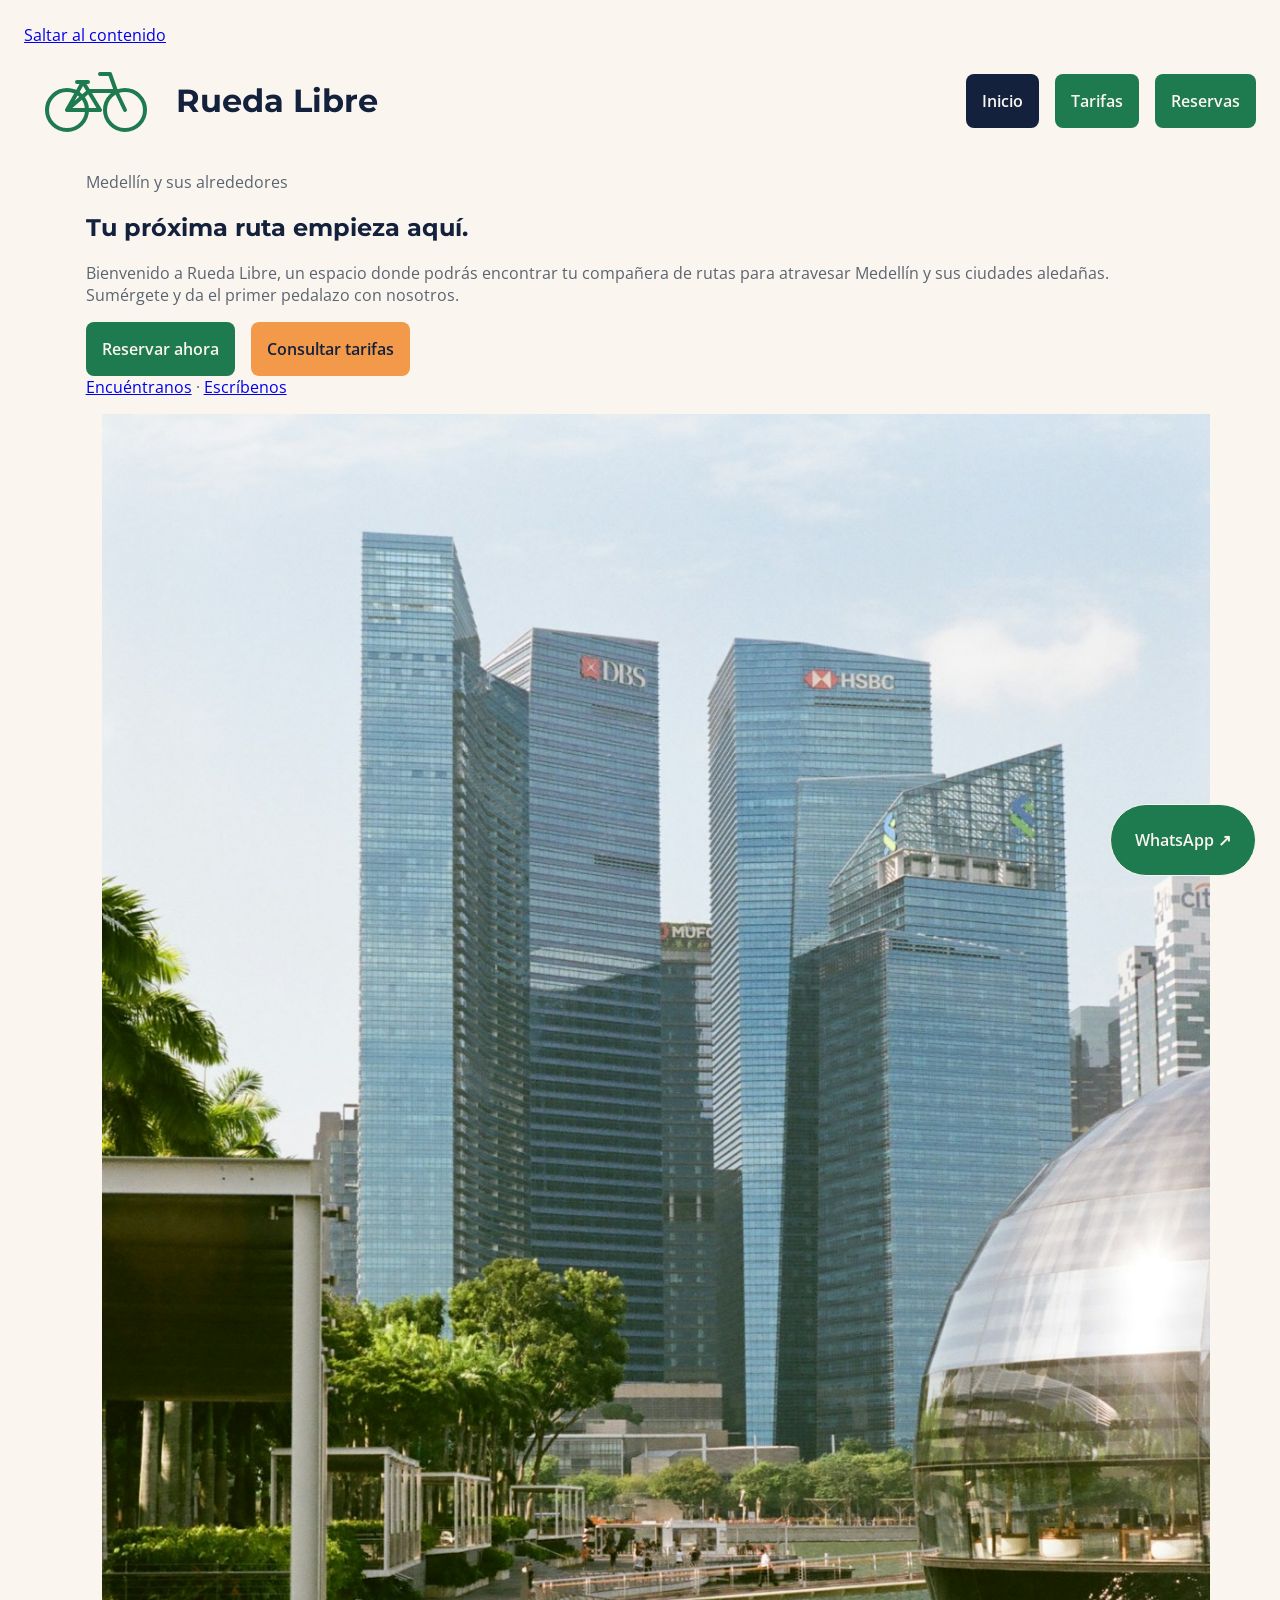
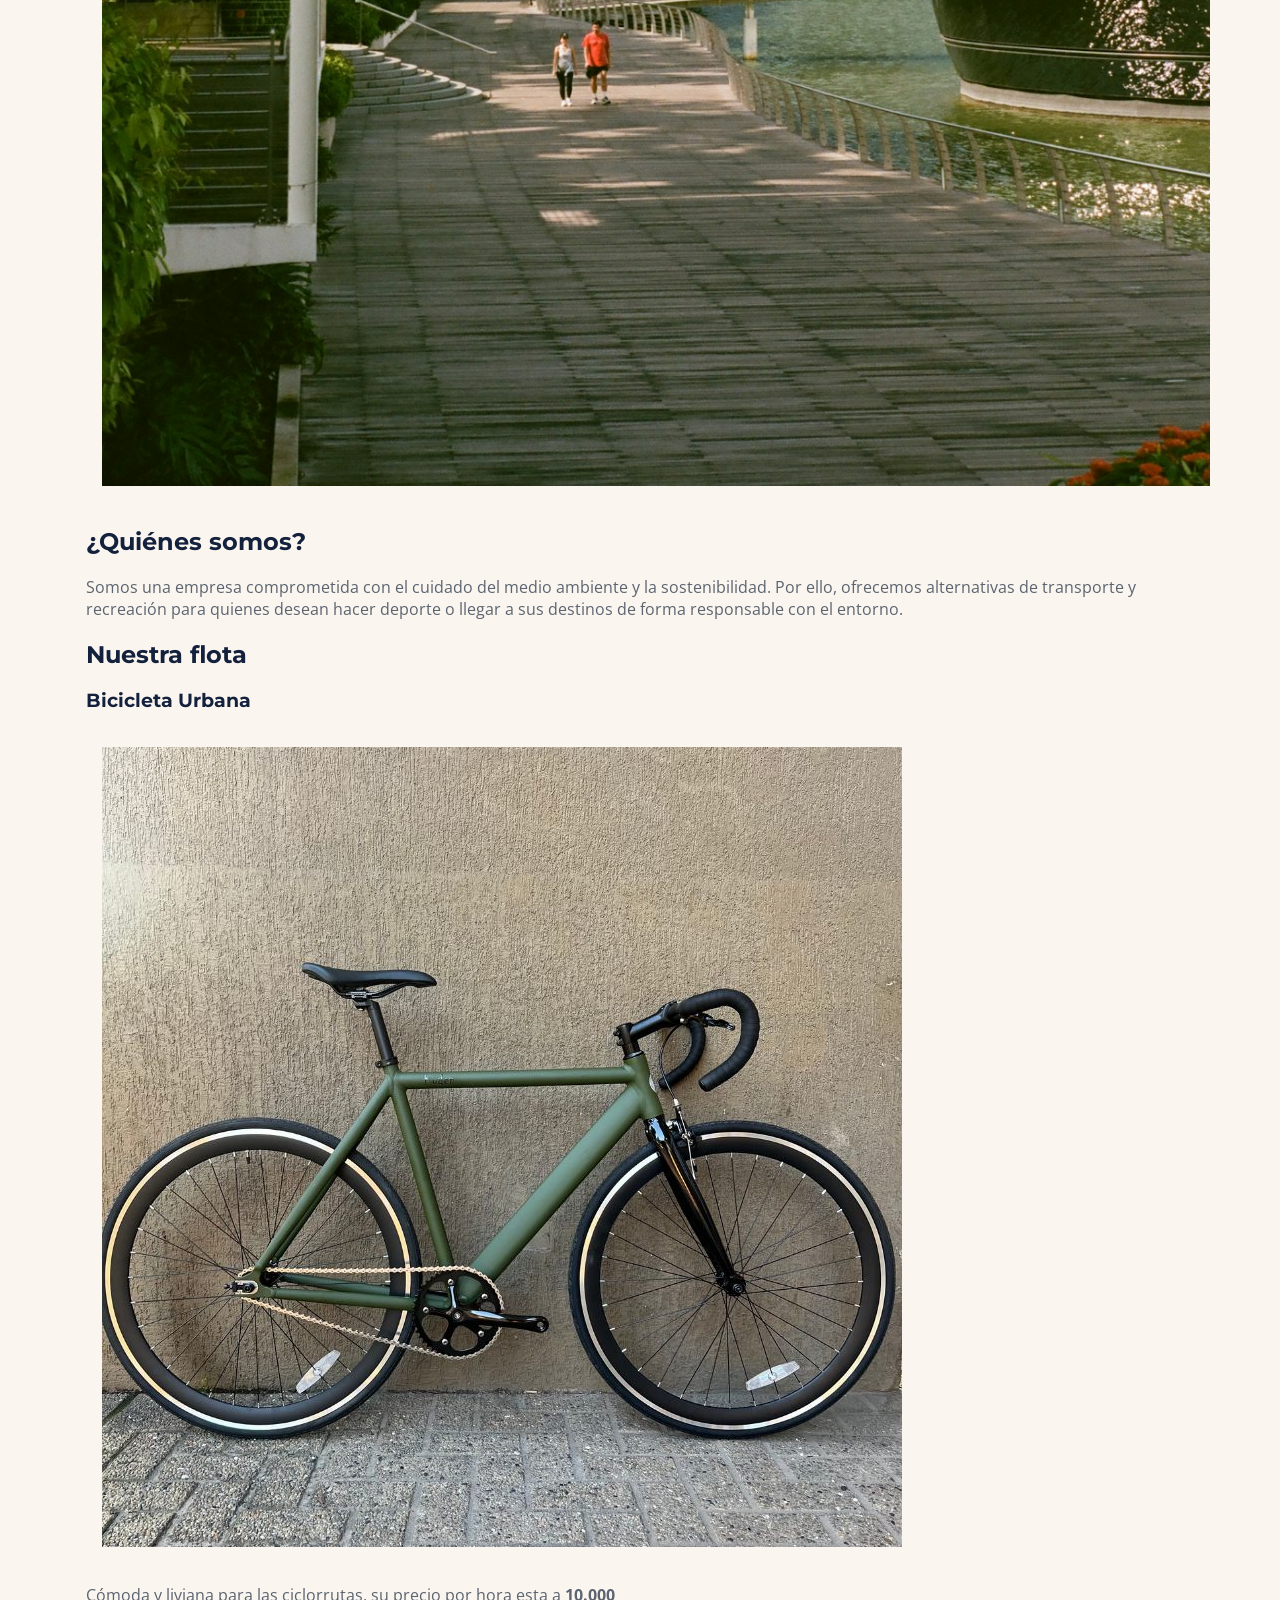
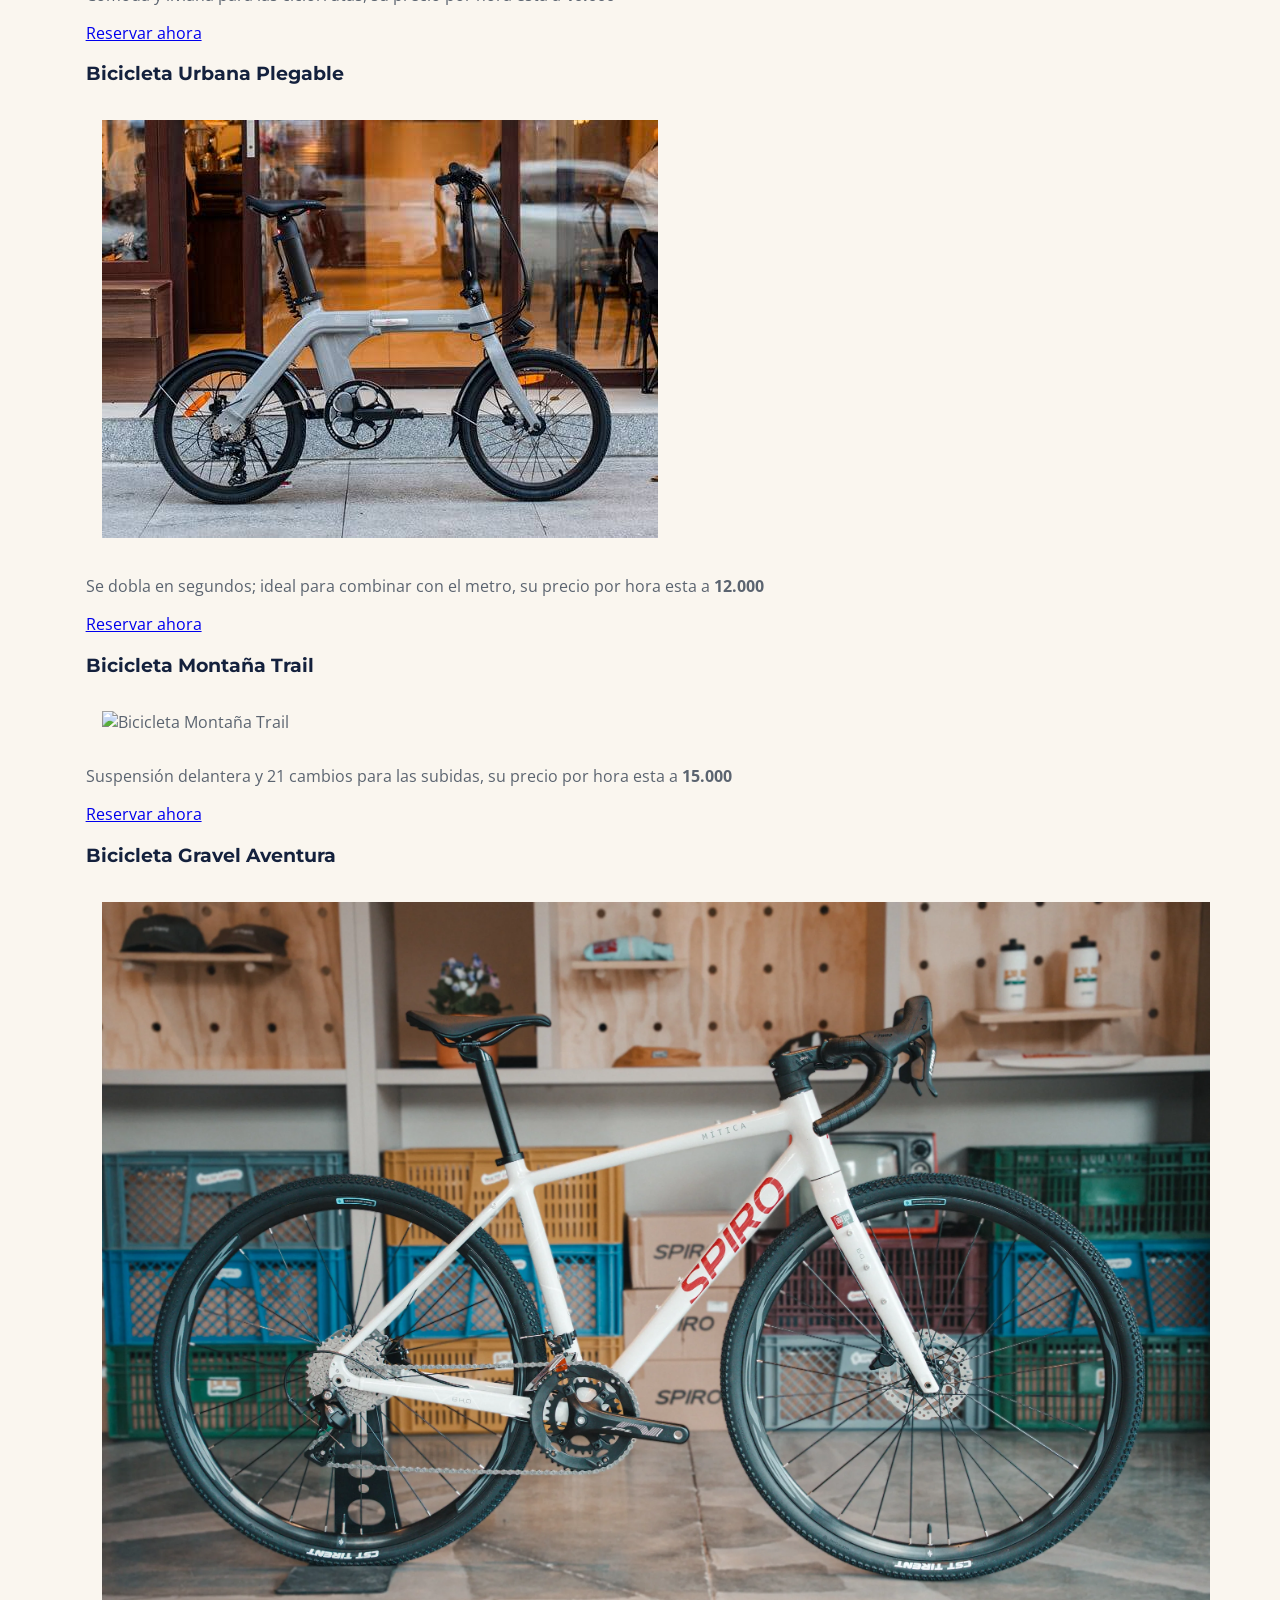
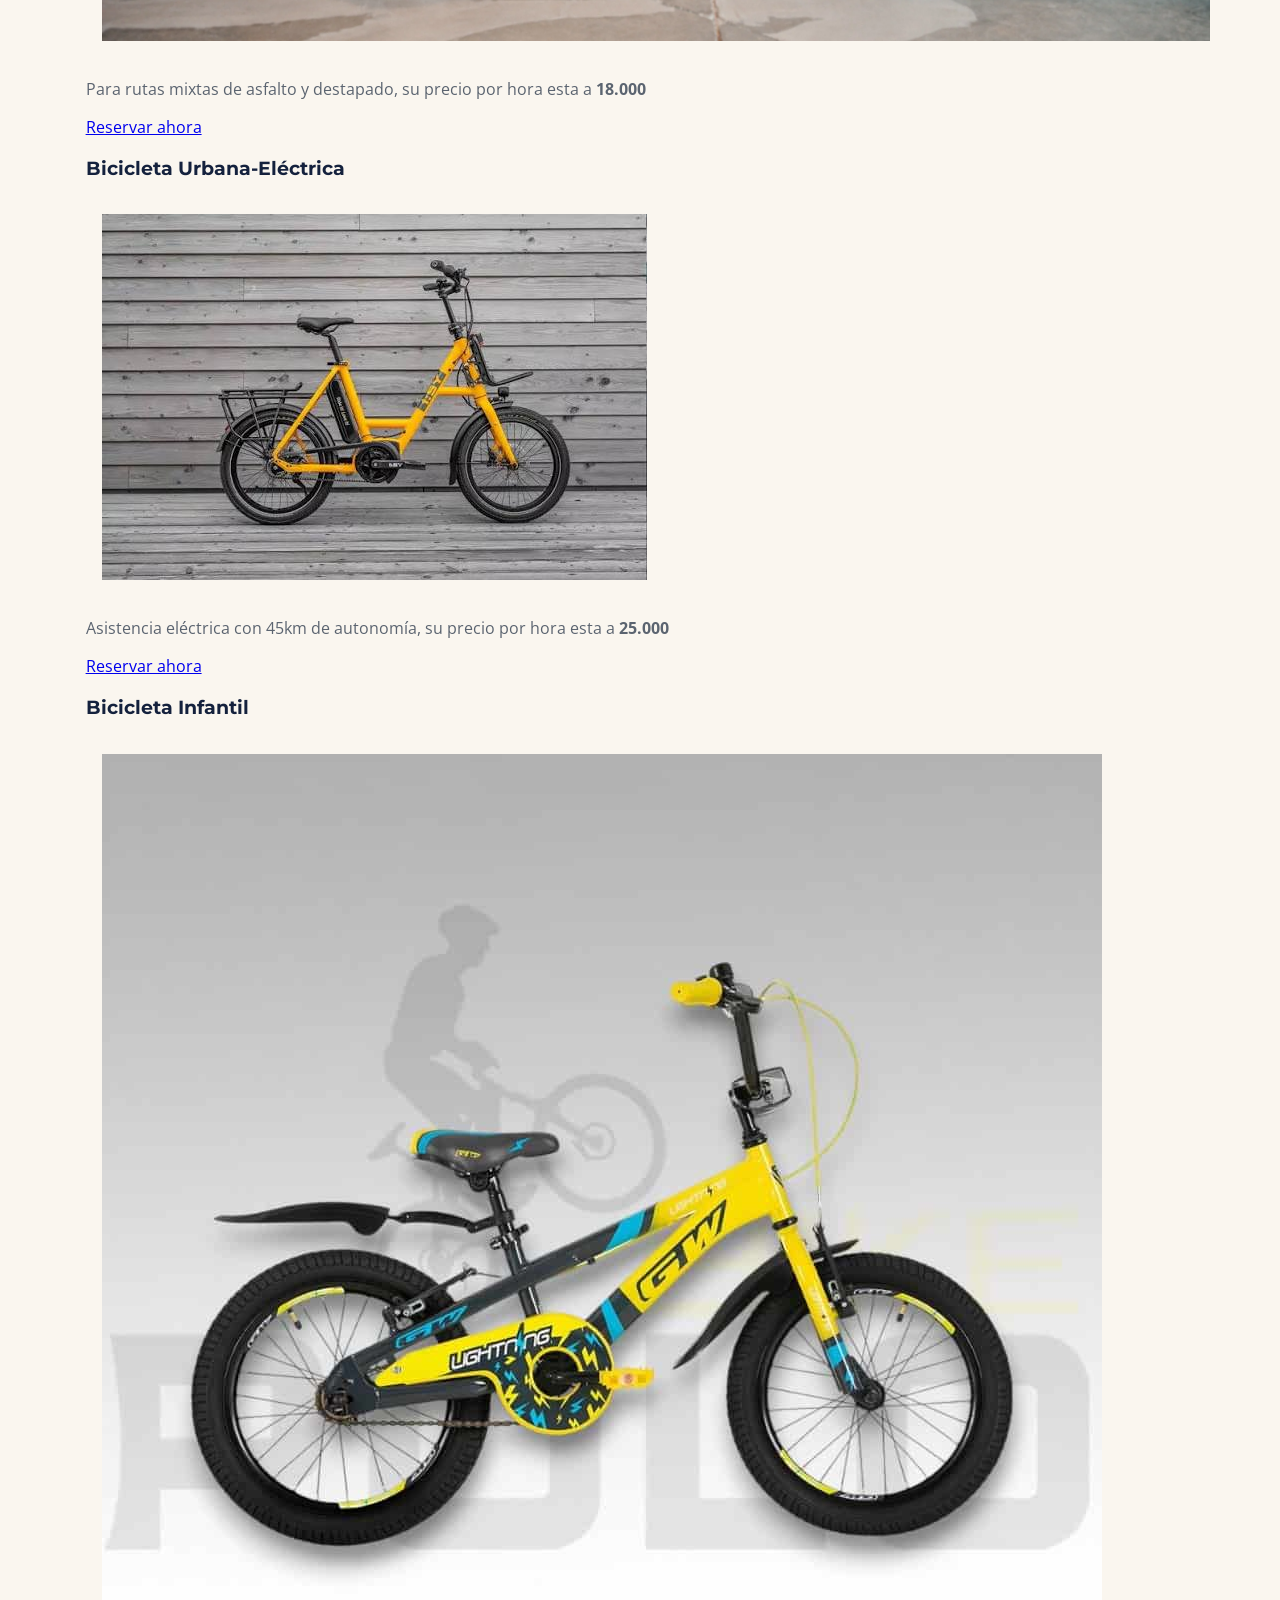
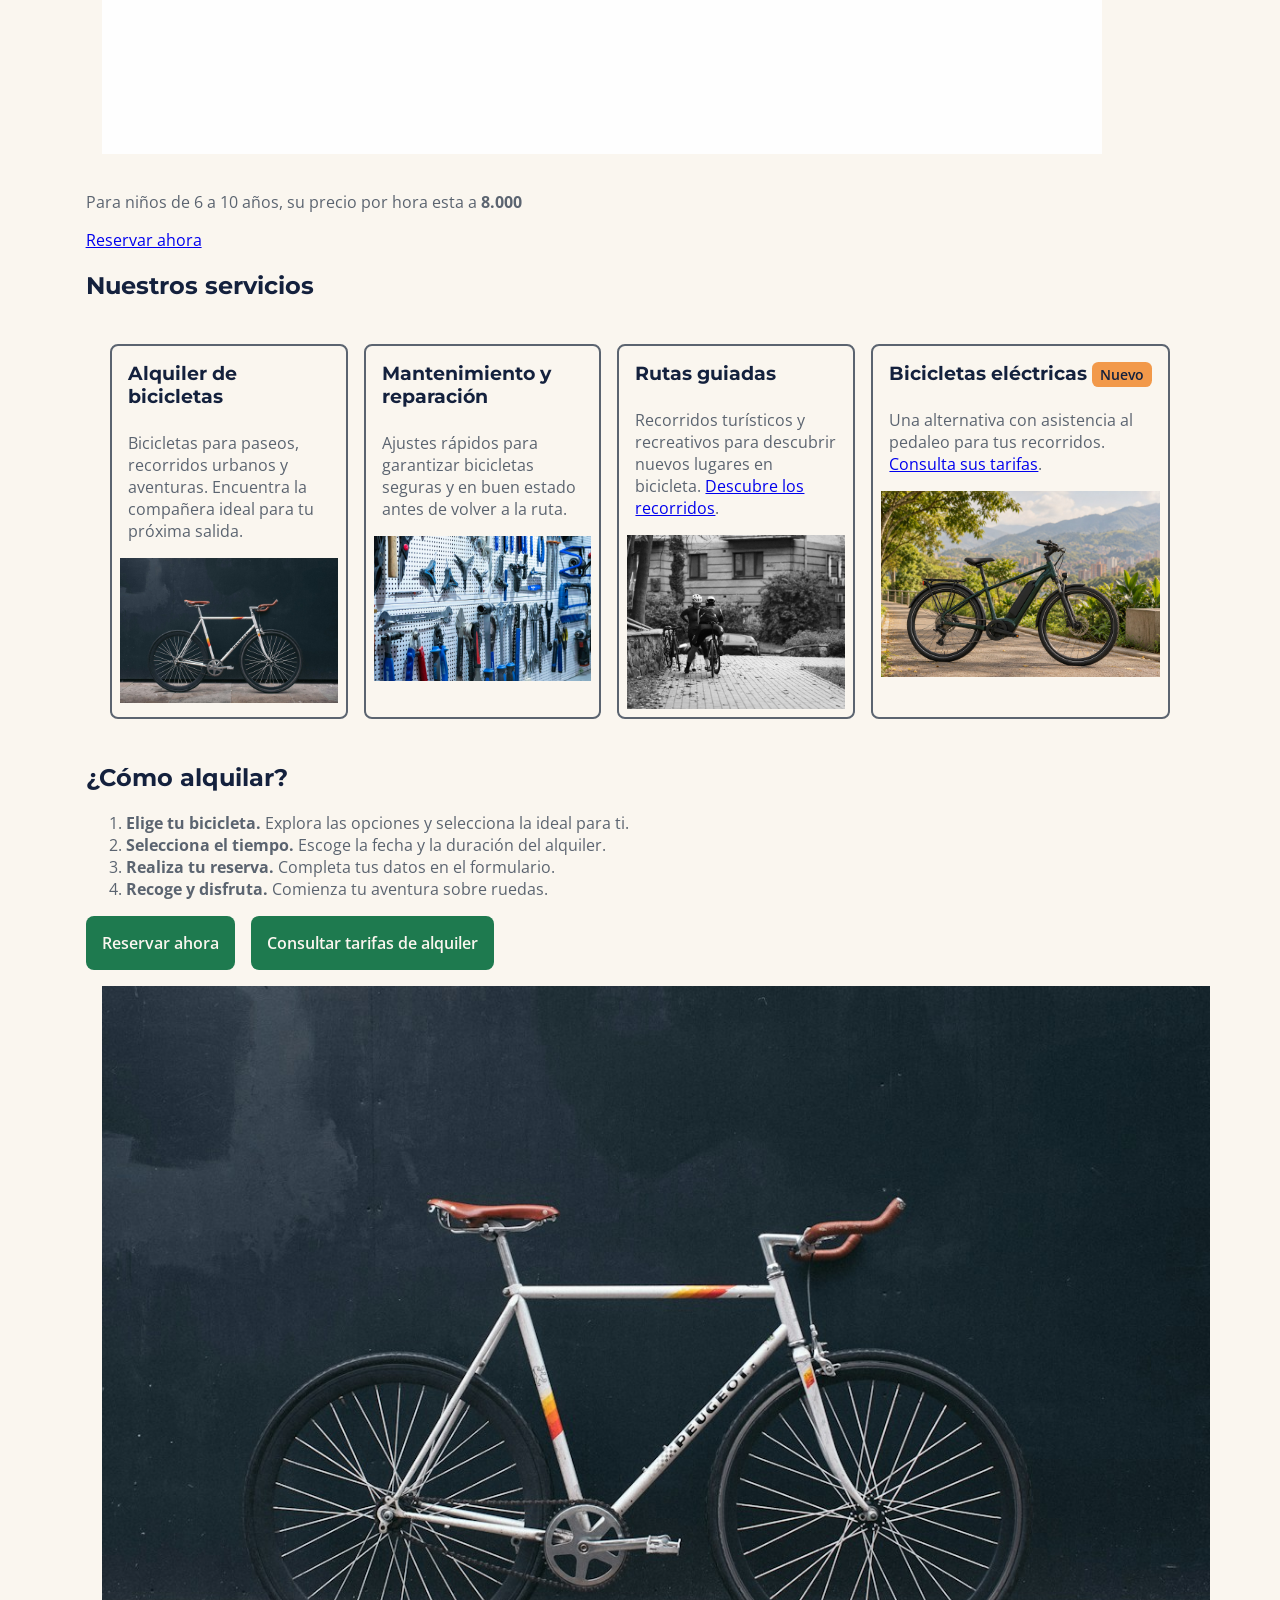
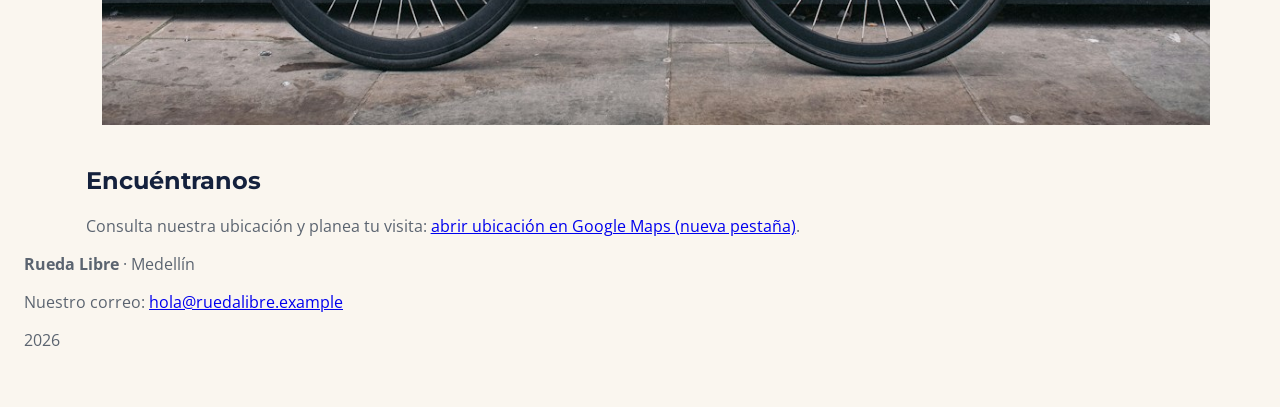
==== commit 7870bbc6: "Minireto 12 terminado" ====
--- a/index.html
+++ b/index.html
@@ -9,14 +9,14 @@
     <link rel="preconnect" href="https://fonts.gstatic.com" crossorigin>
     <link href="https://fonts.googleapis.com/css2?family=Montserrat:wght@700&amp;family=Open+Sans:wght@400;600&amp;display=swap" rel="stylesheet">
     <link rel="stylesheet" href="css/styles.css">
-    <link rel="icon" href="img/logo.svg" type="image/svg+xml">
 </head>
 <body>
     <a class="saltar-contenido" href="#contenido">Saltar al contenido</a>
     <header class="encabezado">
         <div class="barra">
             <div class="marca">
-                <a href="index.html"><img class="logo" src="img/logo.svg" alt="">Rueda Libre</a>
+                <a href="index.html"><img class="logo" src="img/logo.svg" alt=""></a>
+                <h1>Rueda Libre</h1>
             </div>
             <nav aria-label="Navegación principal">
                 <ul id="menu">
@@ -49,38 +49,77 @@
         </section>
 
         <section>
+            <h2>Nuestra flota</h2>
+                <div id="flota">
+                    <article>
+                        <h3>Bicicleta Urbana</h3>
+                        <img src="img/bici-urbana.jpg" alt="Bicicleta urbana">
+                        <p>Cómoda y liviana para las ciclorrutas, su precio por hora esta a <strong>10.000</strong></p>
+                        <a href="paginas/reservas.html">Reservar ahora</a>
+                    </article>
+                    <article>
+                        <h3>Bicicleta Urbana Plegable</h3>
+                        <img src="img/bici-plegable.jpg" alt="Bicicleta urbana plegable">
+                        <p>Se dobla en segundos; ideal para combinar con el metro, su precio por hora esta a <strong>12.000</strong></p>
+                        <a href="paginas/reservas.html">Reservar ahora</a>
+                    </article>
+                    <article>
+                        <h3>Bicicleta Montaña Trail</h3>
+                        <img src="img/bici-trail.jxl" alt="Bicicleta Montaña Trail">
+                        <p>Suspensión delantera y 21 cambios para las subidas, su precio por hora esta a <strong>15.000</strong></p>
+                        <a href="paginas/reservas.html">Reservar ahora</a>
+                    </article>
+                    <article>
+                        <h3>Bicicleta Gravel Aventura</h3>
+                        <img src="img/bici-gravel.webp" alt="Bicicleta Gravel">
+                        <p>Para rutas mixtas de asfalto y destapado, su precio por hora esta a <strong>18.000</strong></p>
+                        <a href="paginas/reservas.html">Reservar ahora</a>
+                    </article>
+                    <article>
+                        <h3>Bicicleta Urbana-Eléctrica</h3>
+                        <img src="img/bici-electricaurbana.jpg" alt="Bicicleta Urbana Electrica">
+                        <p>Asistencia eléctrica con 45km de autonomía, su precio por hora esta a <strong>25.000</strong></p>
+                        <a href="paginas/reservas.html">Reservar ahora</a>
+                    </article>
+                    <article>
+                        <h3>Bicicleta Infantil</h3>
+                        <img src="img/bici-infantil.jpg" alt="Bicicleta Infantil">
+                        <p>Para niños de 6 a 10 años, su precio por hora esta a <strong>8.000</strong></p>
+                        <a href="paginas/reservas.html">Reservar ahora</a>
+                    </article>
+                </div>
+        </section>
+
+        <section>
             <h2>Nuestros servicios</h2>
-            <ul class="lista-servicios">
-                <li>
+            <div class="lista-servicios">
                     <article class="tarjeta">
                         <h3>Alquiler de bicicletas</h3>
                         <p>Bicicletas para paseos, recorridos urbanos y aventuras. Encuentra la compañera ideal para tu próxima salida.</p>
                         <img src="img/imagenruta.jpg" alt="Bicicleta urbana blanca junto a una pared oscura" loading="lazy">
                     </article>
-                </li>
-                <li>
+                
                     <article class="tarjeta">
                         <h3>Mantenimiento y reparación</h3>
                         <p>Ajustes rápidos para garantizar bicicletas seguras y en buen estado antes de volver a la ruta.</p>
                         <img src="img/taller.jpg" alt="Herramientas organizadas para el mantenimiento de bicicletas" loading="lazy">
                     </article>
-                </li>
-                <li>
+                
                     <article class="tarjeta">
                         <h3>Rutas guiadas</h3>
                         <p>Recorridos turísticos y recreativos para descubrir nuevos lugares en bicicleta. <a href="paginas/tarifas.html#tabla">Descubre los recorridos</a>.</p>
                         <img src="img/horarios.jpg" alt="Dos ciclistas con casco durante un recorrido" loading="lazy">
                     </article>
-                </li>
-                <li>
-                    <article class="tarjeta tarjeta-nueva">
+                
+                
+                    <article class="tarjeta">
                         <span class="etiqueta-nuevo">Nuevo</span>
                         <h3>Bicicletas eléctricas</h3>
                         <p>Una alternativa con asistencia al pedaleo para tus recorridos. <a href="paginas/tarifas.html#tabla-tarifas">Consulta sus tarifas</a>.</p>
                         <img src="img/electrica.jpg" alt="Bicicleta eléctrica verde junto a un sendero arbolado; imagen ilustrativa" loading="lazy">
                     </article>
-                </li>
-            </ul>
+                
+            </div>
         </section>
 
         <section>
--- a/css/styles.css
+++ b/css/styles.css
@@ -1,5 +1,12 @@
-/* 1. Variables: colores, tipografías y escala de espaciado */
+/* ==================================================
+   1. VARIABLES
+   Fuentes, colores y medidas reutilizables.
+   ================================================== */
+
 :root {
+    --fuente-titulos: "Montserrat", Arial, sans-serif;
+    --fuente-texto: "Open Sans", Arial, sans-serif;
+
     --crema: #FAF6EF;
     --azul-noche: #14213D;
     --verde-ruta: #1E7A4F;
@@ -7,33 +14,45 @@
     --naranja-pedal: #F2994A;
     --blanco: #FFFFFF;
 
-    --fuente-titulos: "Montserrat", Arial, sans-serif;
-    --fuente-texto: "Open Sans", Arial, sans-serif;
-
     --espacio-xs: 0.5rem;
-    --espacio-sm: 1rem;
-    --espacio-md: 1.5rem;
-    --espacio-lg: 2rem;
+    --espacio-s: 1rem;
+    --espacio-m: 1.5rem;
+    --espacio-l: 2rem;
     --espacio-xl: 3rem;
 }
 
-/* 2. Base y herencia */
-*,
-*::before,
-*::after {
+/* ==================================================
+   2. BASE
+   Modelo de caja, apariencia general y contenido principal.
+   ================================================== */
+
+/* Incluye el padding y los bordes en las medidas definidas. */
+* {
     box-sizing: border-box;
 }
 
+/* Aspecto general del sitio y espacio interior al final de la página. */
 body {
-    margin: 0;
-    padding-bottom: 6rem; /* Reserva espacio para el enlace fijo de WhatsApp. */
     background-color: var(--crema);
     color: var(--gris-asfalto);
     font-family: var(--fuente-texto);
-    font-size: 1rem;
-    line-height: 1.7;
-}
-
+    padding-bottom: var(--espacio-s);
+    margin: var(--espacio-m);
+}
+
+/* Limita el ancho del contenido y centra el bloque principal. */
+main {
+    margin: 0 auto;
+    max-width: 70rem;
+    width: 90%;
+}
+
+/* La portada tiene, como mínimo, la altura de la ventana. */
+.portada {
+    min-height: 100vh;
+}
+
+/* Fuente y color comunes de los títulos. */
 h1,
 h2,
 h3,
@@ -41,270 +60,162 @@
 caption {
     color: var(--azul-noche);
     font-family: var(--fuente-titulos);
-    font-weight: 700;
-    line-height: 1.25;
-}
-
-h1 {
-    margin: 0 0 var(--espacio-md);
-    font-size: 2.5rem;
-}
-
-h2 {
-    margin: 0 0 var(--espacio-md);
-    font-size: 1.75rem;
-}
-
-h3 {
-    margin: 0 0 var(--espacio-sm);
-    font-size: 1.2rem;
-}
-
-p {
-    margin: 0 0 var(--espacio-md);
-}
-
+}
+
+/* Límite de ancho y margen general para las imágenes. */
 img {
-    display: block;
     max-width: 100%;
-    height: auto;
-}
-
-main,
-.barra {
-    display: flex;
-    flex-direction: row;
-    justify-content: space-between;
-    align-items: center;
+    margin: var(--espacio-s);
+}
+
+/* ==================================================
+   3. NAVEGACIÓN Y BOTONES
+   Distribución del menú, botones y estados de sus enlaces.
+   ================================================== */
+
+/* Permite colocar las opciones del menú una junto a otra. */
+#menu {
+    display: flex;
+    gap: var(--espacio-s);
+    list-style: none;
     flex-wrap: wrap;
-    gap: var(--espacio-sm);
-}
-
-
-main > section {
-    margin-bottom: var(--espacio-xl);
-}
-
-/* 3. Enlaces, navegación y estados */
-a {
-    color: var(--verde-ruta);
-    text-underline-offset: 0.2rem;
-}
-
-a:hover,
-a:focus {
-    color: var(--azul-noche);
-}
-
-a:focus,
-button:focus,
-input:focus,
-input:focus-within,
-select:focus,
-textarea:focus {
-    outline: 0.2rem solid var(--azul-noche);
-    outline-offset: 0.2rem;
-}
-
-.tabla-contenedor:focus {
-    outline: 0.2rem solid var(--azul-noche);
-    outline-offset: 0.2rem;
-}
-
-main,
-.barra,
-.pie-contenido {
-    max-width: 70rem;
-    margin: 0 auto;
-    padding: var(--espacio-md);
-}
-
-.encabezado {
-    background-color: var(--blanco);
-    border-bottom: 1px solid var(--gris-asfalto);
-}
-
-.marca,
-nav {
-    display: inline-block;
-    vertical-align: middle;
-}
-
-.marca {
-    width: 38%;
-}
-
-.marca a {
-    color: var(--azul-noche);
-    font-family: var(--fuente-titulos);
-    font-size: 1.4rem;
-    text-decoration: none;
-}
-
-.logo {
-    display: inline-block;
-    width: 3.5rem;
-    margin-right: var(--espacio-xs);
-    vertical-align: middle;
-}
-
-nav {
-    width: 60%;
-    text-align: right;
-}
-
-#menu {
-    display: flex;
-    flex-direction: row;
-    justify-content: flex-end;
-    align-items: center;
-    flex-wrap: wrap;
-    gap: var(--espacio-xs);
-    margin: 0;
-    padding: 0;
-    list-style: none;
-}
-
-
-#menu li {
-    display: inline-block;
-    margin-left: var(--espacio-xs);
-}
-
-#menu a {
-    display: inline-block;
-    padding: var(--espacio-xs) var(--espacio-sm);
-    border-radius: 0.5rem;
-    color: var(--verde-ruta);
+}
+
+/* Apariencia compartida por el menú y los botones de acción. */
+#menu a,
+.boton-accion {
+    padding: var(--espacio-s);
     font-weight: 600;
     text-decoration: none;
-}
-
-/* El id y la clase superan la especificidad de #menu a. */
-#menu .activo,
+    font-size: var(--espacio-s);
+    background-color: var(--verde-ruta);
+    display: inline-block;
+    color: var(--crema);
+    border-radius: var(--espacio-xs);
+}
+
+/* Apariencia del botón secundario. */
+.boton-secundario {
+    background-color: var(--naranja-pedal);
+    color: var(--azul-noche);
+    padding: var(--espacio-s);
+    border-radius: var(--espacio-xs);
+    text-decoration: none;
+    font-weight: 600;
+    font-size: var(--espacio-s);
+}
+
+/*Fondo de color diferente al pasar el cursor*/
+.boton-secundario:hover,
+.boton-secundario:focus {
+    background-color: var(--azul-noche);
+    color: var(--crema);
+}
+
+/*Responsive de los botones en general*/
+.acciones {
+    display: flex;
+    gap: var(--espacio-s);
+    flex-wrap: wrap;
+}
+
+/* Distingue el enlace de la página actual. */
+#menu a.activo {
+    background-color: var(--azul-noche);
+}
+
+/* Fondo del menú al pasar el cursor o recibir el foco. */
 #menu a:hover,
 #menu a:focus {
-    background-color: var(--verde-ruta);
-    color: var(--blanco);
-}
-
-/* 4. Botones: la misma clase sirve para enlaces y para submit */
-.boton-accion,
-.boton-secundario,
-.whatsapp {
-    display: inline-block;
-    padding: var(--espacio-xs) var(--espacio-md);
-    border: 1px solid var(--verde-ruta);
-    border-radius: 0.5rem;
-    background-color: var(--verde-ruta);
-    color: var(--blanco);
-    font-family: var(--fuente-texto);
-    font-size: 1rem;
-    font-weight: 600;
-    line-height: 1.7;
-    text-decoration: none;
-    cursor: pointer;
-}
-
-.boton-secundario {
-    border-color: var(--naranja-pedal);
-    background-color: var(--naranja-pedal);
-    color: var(--azul-noche);
-}
-
+    background-color: var(--azul-noche);
+}
+
+/* Fondo del botón de acción al pasar el cursor o recibir el foco. */
 .boton-accion:hover,
-.boton-accion:focus,
-.boton-secundario:hover,
-.boton-secundario:focus,
-.whatsapp:hover,
-.whatsapp:focus {
-    border-color: var(--azul-noche);
+.boton-accion:focus {
     background-color: var(--azul-noche);
-    color: var(--blanco);
-}
-
-.acciones a {
-    margin: 0 var(--espacio-xs) var(--espacio-xs) 0;
-}
-
-/* 5. Portada y tarjetas de servicios */
-.portada {
-    min-height: 60vh;
-    padding: var(--espacio-lg) 0;
-}
-
-.texto-portada,
-.imagen-portada,
-.pasos,
-.imagen-alquiler {
-    display: inline-block;
-    vertical-align: middle;
-}
-
-.texto-portada {
-    width: 52%;
-    margin-right: 3%;
-}
-
-.antetitulo {
-    color: var(--verde-ruta);
-    font-weight: 600;
-}
-
-.imagen-portada {
-    width: 43%;
-    height: 23rem;
-    border-radius: 1rem;
-    object-fit: cover;
-}
-
+}
+
+/* ==================================================
+4. COMPONENTES
+Tarjetas, tablas, etiqueta Nuevo y acceso a WhatsApp.
+   ================================================== */
+
+/* Distribuye las tarjetas y las separa mediante gap. */
 .lista-servicios {
-    margin: 0;
-    padding: 0;
-    list-style: none;
-}
-
-.lista-servicios > li {
-    display: inline-block;
-    width: 47%;
-    margin: 0 var(--espacio-sm) var(--espacio-md) 0;
-    vertical-align: top;
-}
-
-.tarjeta,
-.horarios,
-fieldset,
-.recomendaciones {
-    padding: var(--espacio-md);
-    border: 1px solid var(--gris-asfalto);
-    border-radius: 0.75rem;
-    background-color: var(--blanco);
-}
-
+    padding: var(--espacio-m);
+    display: flex;
+    border-radius: var(--espacio-s);
+    gap: var(--espacio-s);
+}
+
+/* Organiza el contenido en columna.
+   position: relative sirve de referencia para la etiqueta absoluta. */
 .tarjeta {
     position: relative;
-    width: 100%;
-}
-
-.tarjeta p {
-    min-height: 5.5rem;
-}
-
+    display: flex;
+    flex-direction: column;
+    border: 2px solid var(--gris-asfalto);
+    gap: var(--espacio-xs);
+    border-radius: var(--espacio-xs);
+    padding: var(--espacio-xs);
+}
+
+/* Margen de los textos dentro de las tarjetas. */
+.tarjeta p,
+.tarjeta h3 {
+    margin: var(--espacio-xs);
+}
+
+/* Las imágenes ocupan el ancho interior y conservan sus proporciones.
+   El margen cero prevalece sobre el margen de la regla general img. */
 .tarjeta img {
     width: 100%;
-    height: 14rem;
-    border-radius: 0.5rem;
-    object-fit: cover;
-}
-
-.tarjeta-nueva h3 {
-    padding-right: 4.5rem; /* Deja sitio para la etiqueta superpuesta. */
-}
-
+    height: auto;
+    margin: 0;
+}
+
+/* Une los bordes contiguos de las celdas. */
+table {
+    border-collapse: collapse;
+}
+
+/* Borde y relleno de las celdas. */
+th,
+td {
+    border: 1px solid var(--gris-asfalto);
+    padding: var(--espacio-m);
+}
+
+/* Colores generales de los encabezados de las tablas. */
+th {
+    background-color: var(--verde-ruta);
+    color: var(--crema);
+}
+
+/* Fondo de las celdas de datos. */
+td {
+    background-color: var(--blanco);
+}
+
+/* Colores de las celdas que tienen la clase u. */
+.u {
+    background-color: var(--crema);
+    color: var(--gris-asfalto);
+}
+
+/* Estilos del título de cada tabla. */
+caption {
+    font-size: var(--espacio-m);
+    margin: var(--espacio-xl);
+}
+
+/* Posiciona la etiqueta respecto a su tarjeta.
+   absolute no reserva espacio dentro del flujo normal. */
 .etiqueta-nuevo {
     position: absolute;
-    top: var(--espacio-sm);
-    right: var(--espacio-sm);
+    top: var(--espacio-s);
+    right: var(--espacio-s);
     padding: 0.2rem var(--espacio-xs);
     border-radius: 0.4rem;
     background-color: var(--naranja-pedal);
@@ -313,282 +224,95 @@
     font-weight: 600;
 }
 
-.pasos {
-    width: 55%;
-    margin-right: 3%;
-}
-
-.pasos ol {
-    padding-left: var(--espacio-md);
-    margin-bottom: var(--espacio-md);
-}
-
-.pasos li {
-    margin-bottom: var(--espacio-sm);
-}
-
-.imagen-alquiler {
-    width: 40%;
-    height: 24rem;
-    border-radius: 0.75rem;
-    object-fit: cover;
-}
-
-/* 6. Tablas */
-.tabla-contenedor {
-    overflow-x: auto;
-    margin-bottom: var(--espacio-lg);
-}
-
-table {
+/* Mantiene el enlace en la esquina inferior derecha de la ventana. */
+.whatsapp {
+    display: inline-block;
+    padding: var(--espacio-m);
+    background-color: var(--verde-ruta);
+    color: var(--crema);
+    border-radius: var(--espacio-xl);
+    text-decoration: none;
+    position: fixed;
+    bottom: var(--espacio-m);
+    right: var(--espacio-m);
+    font-weight: 600;
+    font-family: var(--fuente-texto);
+    border: 1px solid var(--crema);
+}
+
+/* Cambia el fondo de WhatsApp al pasar el cursor o recibir el foco. */
+.whatsapp:hover,
+.whatsapp:focus {
+    background-color: #14213D;
+}
+
+/* ==================================================
+5. FORMULARIO
+Grupos, etiquetas, dimensiones y estados de los campos.
+================================================== */
+
+/* Borde y separación exterior de cada grupo. */
+fieldset {
+    border: 2px solid var(--gris-asfalto);
+    border-radius: var(--espacio-xs);
+    margin: var(--espacio-s);
+}
+
+/* Limita el ancho del contenedor del formulario. */
+.formulario-reserva {
+    max-width: 35rem;
+}
+
+/* Los controles ocupan el ancho disponible dentro de cada campo. */
+.campo input,
+.campo select,
+.campo textarea {
     width: 100%;
-    border-collapse: collapse;
-    background-color: var(--blanco);
-}
-
-caption {
-    margin-bottom: var(--espacio-sm);
-    font-size: 1.4rem;
-    text-align: left;
-}
-
-th,
-td {
-    padding: var(--espacio-sm);
-    border: 1px solid var(--gris-asfalto);
-    text-align: left;
-}
-
-thead th {
-    background-color: var(--verde-ruta);
-    color: var(--blanco);
-}
-
-tbody th,
-tbody tr:hover {
-    background-color: var(--crema);
-}
-
-.recomendaciones ul {
-    margin-bottom: 0;
-    padding-left: var(--espacio-md);
-}
-
-/* 7. Formulario y horario */
-.horarios,
-.formulario-reserva {
-    display: inline-block;
-    vertical-align: top;
-}
-
-.horarios {
-    width: 30%;
-    margin-right: 3%;
-}
-
-.horarios h2 {
-    font-size: 1.25rem;
-}
-
-.horarios ul {
-    margin: 0;
-    padding: 0;
-    list-style: none;
-}
-
-.horarios li {
-    margin-bottom: var(--espacio-xs);
-}
-
-.formulario-reserva {
-    width: 65%;
-}
-
-fieldset {
-    min-width: 0;
-    margin: 0 0 var(--espacio-md);
-}
-
-legend {
-    padding: 0 var(--espacio-xs);
-    font-size: 1.15rem;
-}
-
-.campo {
-    margin-bottom: var(--espacio-md);
-}
-
-.campo:last-child {
-    margin-bottom: 0;
-}
-
-label {
+}
+
+/* Coloca cada etiqueta en su propia línea y la separa del control. */
+.campo label {
     display: block;
     margin-bottom: var(--espacio-xs);
-    font-weight: 600;
-}
-
-input,
-select,
-textarea {
-    display: block;
-    width: 100%;
-    padding: var(--espacio-xs) var(--espacio-sm);
-    border: 1px solid var(--gris-asfalto);
-    border-radius: 0.4rem;
-    background-color: var(--blanco);
-    color: var(--gris-asfalto);
-    font: inherit;
-}
-
+}
+
+/* Separa cada grupo de etiqueta y control del siguiente. */
+.campo {
+    margin-bottom: var(--espacio-s);
+}
+
+/* Contorno visible al pasar el cursor por los controles. */
 input:hover,
 select:hover,
 textarea:hover {
-    border-color: var(--azul-noche);
-}
-
-input::placeholder,
-textarea::placeholder {
-    color: var(--gris-asfalto);
-    opacity: 1;
-}
-
-textarea {
-    min-height: 8rem;
-    resize: vertical;
-}
-
-.confirmacion input {
-    display: inline-block;
-    width: auto;
-    margin: 0 var(--espacio-xs) 0 0;
-    accent-color: var(--verde-ruta);
-}
-
-.confirmacion label {
-    display: inline;
-    font-weight: 400;
-}
-
-form .boton-accion {
-    padding: var(--espacio-sm) var(--espacio-lg);
-}
-
-.nota-formulario {
-    margin-top: var(--espacio-sm);
-    font-size: 0.9rem;
-}
-
-/* 8. Pie de página y enlace fijo */
-.pie {
-    margin-top: var(--espacio-lg);
-    border-top: 1px solid var(--gris-asfalto);
-    background-color: var(--blanco);
-}
-
+    outline: 2px solid var(--naranja-pedal);
+    outline-offset: 2px;
+}
+
+/* Contorno visible cuando un control recibe el foco. */
+input:focus,
+select:focus,
+textarea:focus {
+    outline: 2px solid var(--azul-noche);
+    outline-offset: 2px;
+}
+
+/* Barra superior navegable*/
+.barra {
+    display: flex;
+    justify-content: space-between;
+    align-items: center;
+}
+
+/*Espacio entre logo y nombre*/
+.marca {
+    display: flex;
+    align-items: center;
+    gap: var(--espacio-xs);
+}
+
+/*Pie contenido*/
 .pie-contenido {
-    display: flex;
-    flex-direction: row;
-    justify-content: space-between;
+    gap:var(--espacio-s);
     align-items: flex-start;
-    flex-wrap: wrap;
-    gap: var(--espacio-md);
-}
-
-.pie-contenido > p {
-    flex: 1 1 14rem;
-    min-width: 0;
-    margin: 0;
-    overflow-wrap: anywhere;
-}
-
-.pie-contenido {
-    display: flex;
-    flex-direction: row;
-    justify-content: space-between;
-    align-items: flex-start;
-    flex-wrap: wrap;
-    gap: var(--espacio-md);
-}
-
-.pie-contenido > p {
-    flex: 1 1 14rem;
-    min-width: 0;
-    margin: 0;
-    overflow-wrap: anywhere;
-}
-
-
-.whatsapp {
-    position: fixed;
-    right: var(--espacio-sm);
-    bottom: var(--espacio-sm);
-    z-index: 10;
-}
-
-.saltar-contenido {
-    position: absolute;
-    top: var(--espacio-sm);
-    left: -100rem;
-    z-index: 20;
-    padding: var(--espacio-xs) var(--espacio-sm);
-    border: 1px solid var(--verde-ruta);
-    background-color: var(--crema);
-    color: var(--verde-ruta);
-}
-
-.saltar-contenido:focus {
-    left: var(--espacio-sm);
-}
-
-/* 9. Ajuste sencillo para pantallas pequeñas */
-@media (max-width: 45rem) {
-    .marca,
-    nav,
-    .texto-portada,
-    .imagen-portada,
-    .lista-servicios > li,
-    .pasos,
-    .imagen-alquiler,
-    .horarios,
-    .formulario-reserva {
-        width: 100%;
-        margin-right: 0;
-    }
-
-    nav {
-        margin-top: var(--espacio-sm);
-        text-align: left;
-    }
-
-    #menu li {
-        margin-left: 0;
-    }
-
-    #menu a {
-        padding: var(--espacio-xs) 0.75rem;
-    }
-
-    h1 {
-        font-size: 2rem;
-    }
-
-    .portada {
-        padding-top: var(--espacio-sm);
-    }
-
-    .imagen-portada,
-    .imagen-alquiler {
-        height: 18rem;
-        margin-top: var(--espacio-sm);
-    }
-
-    .horarios {
-        margin-bottom: var(--espacio-lg);
-    }
-
-    th,
-    td {
-        padding: var(--espacio-xs);
-    }
 }
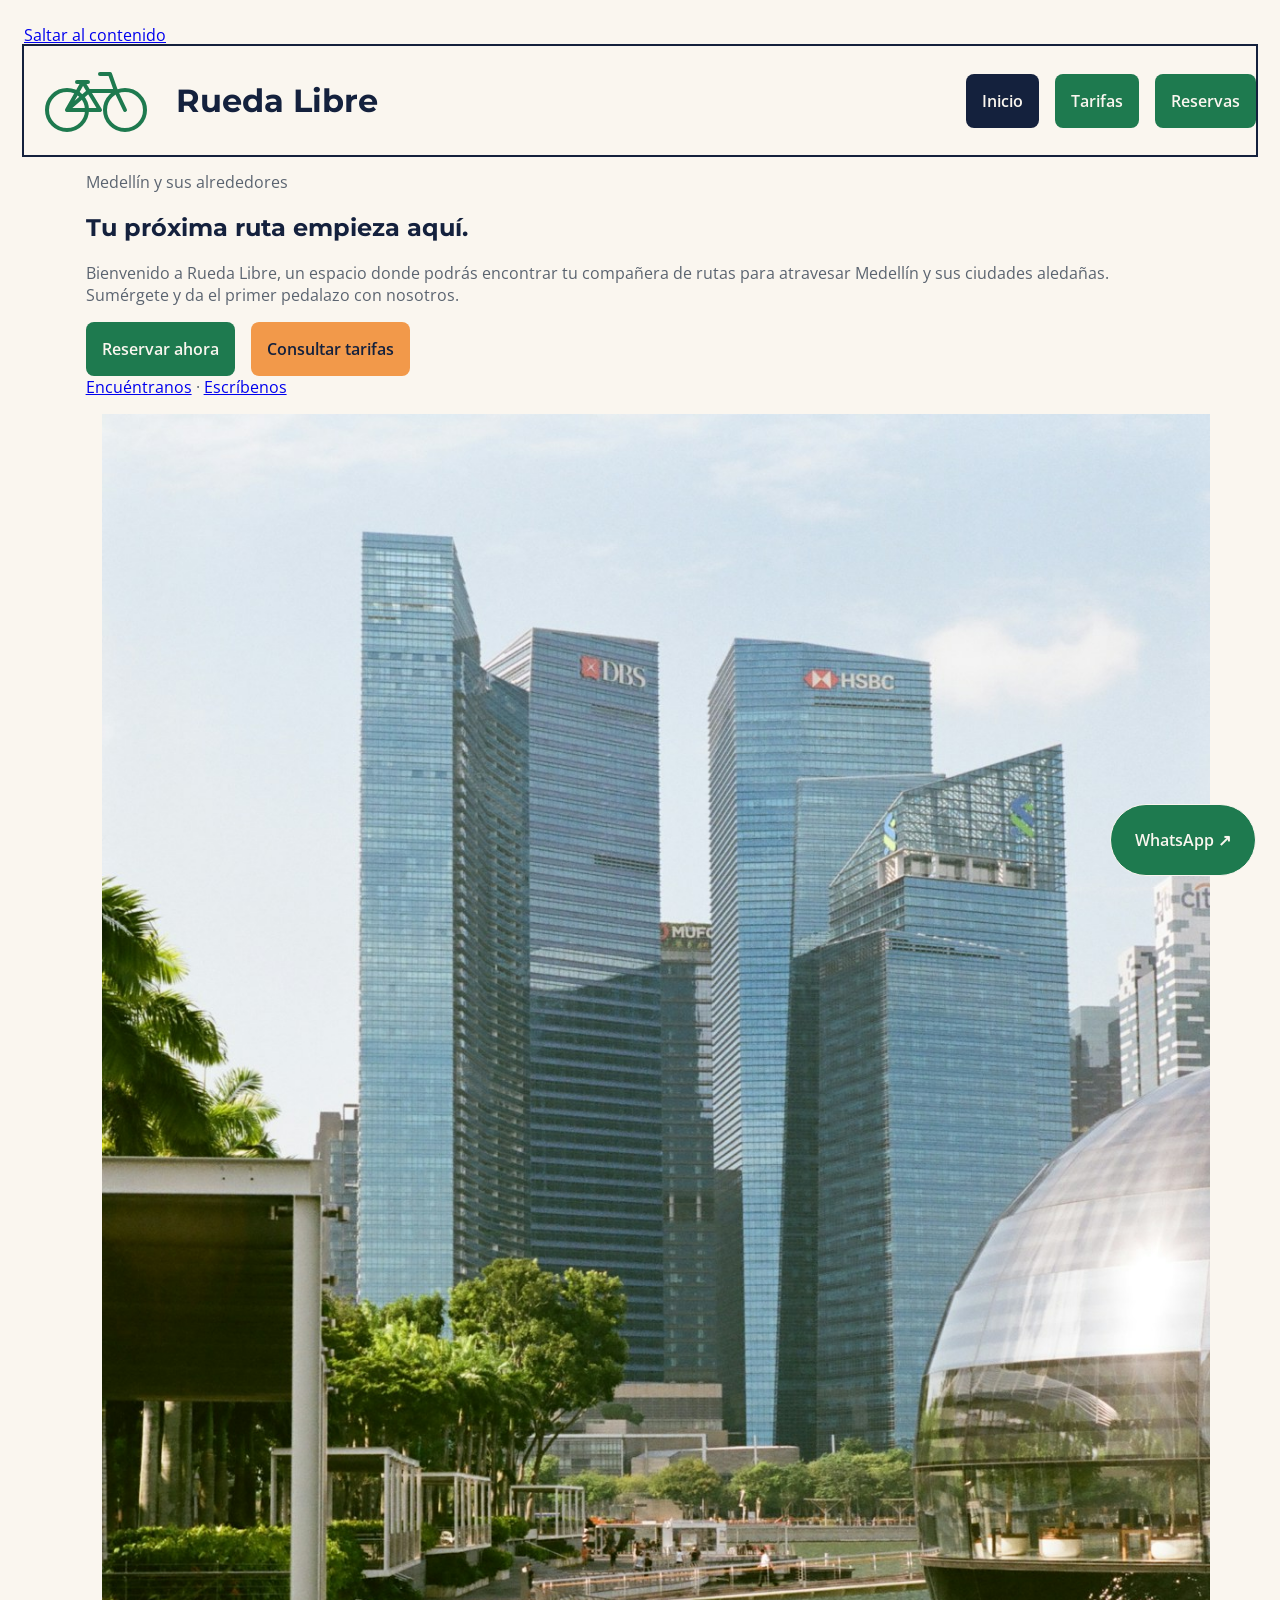
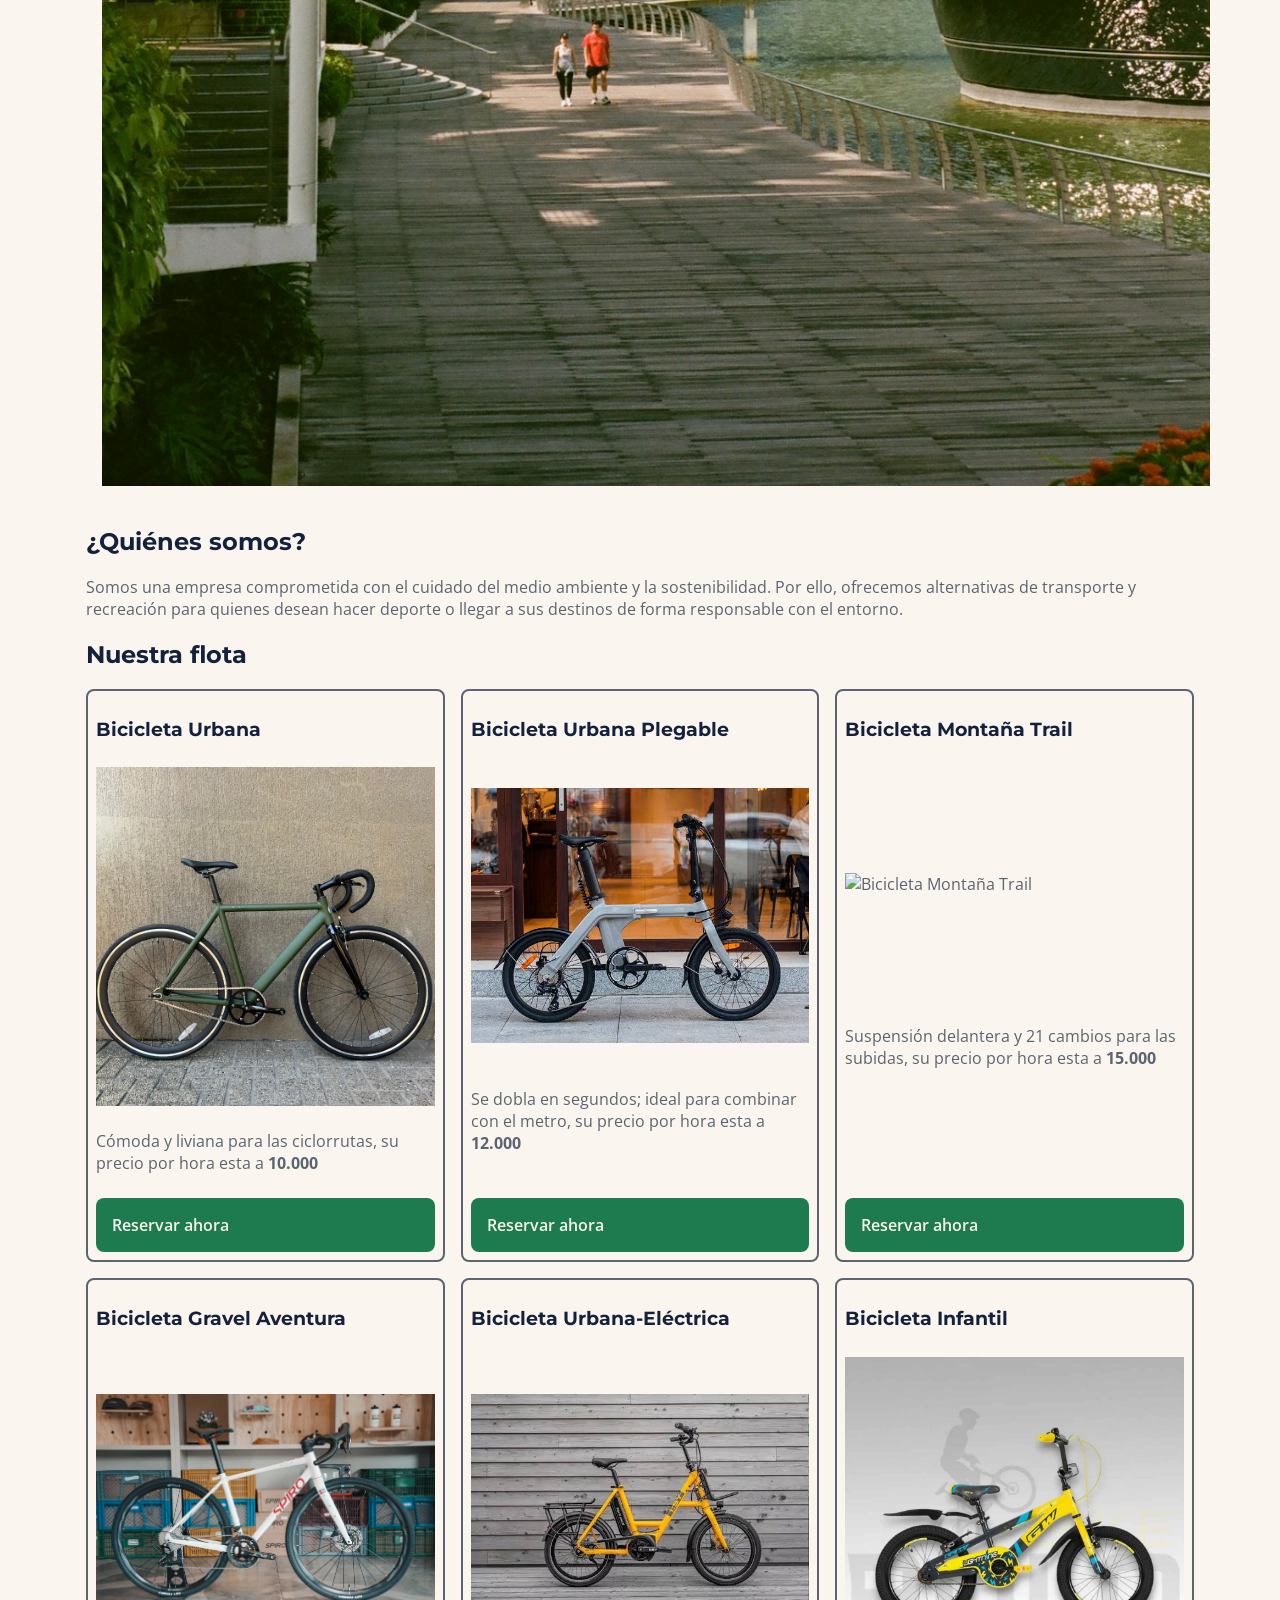
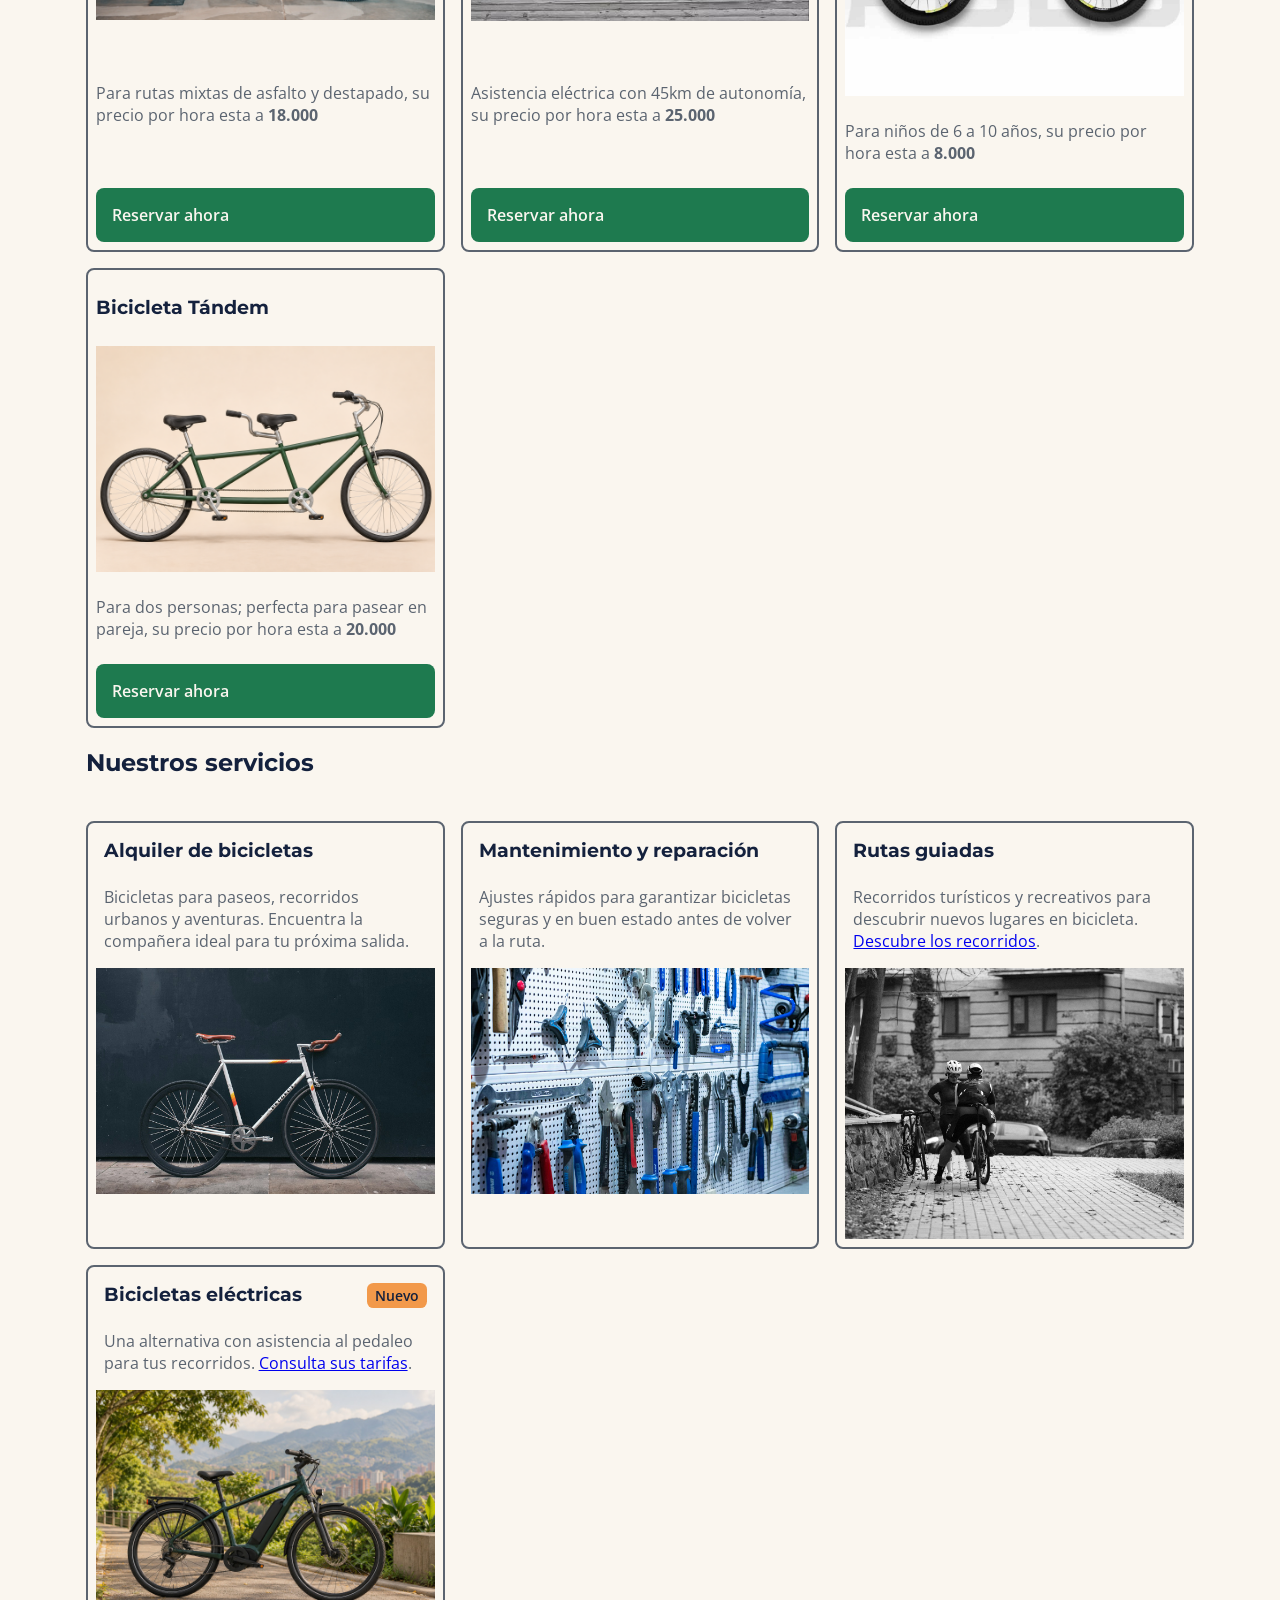
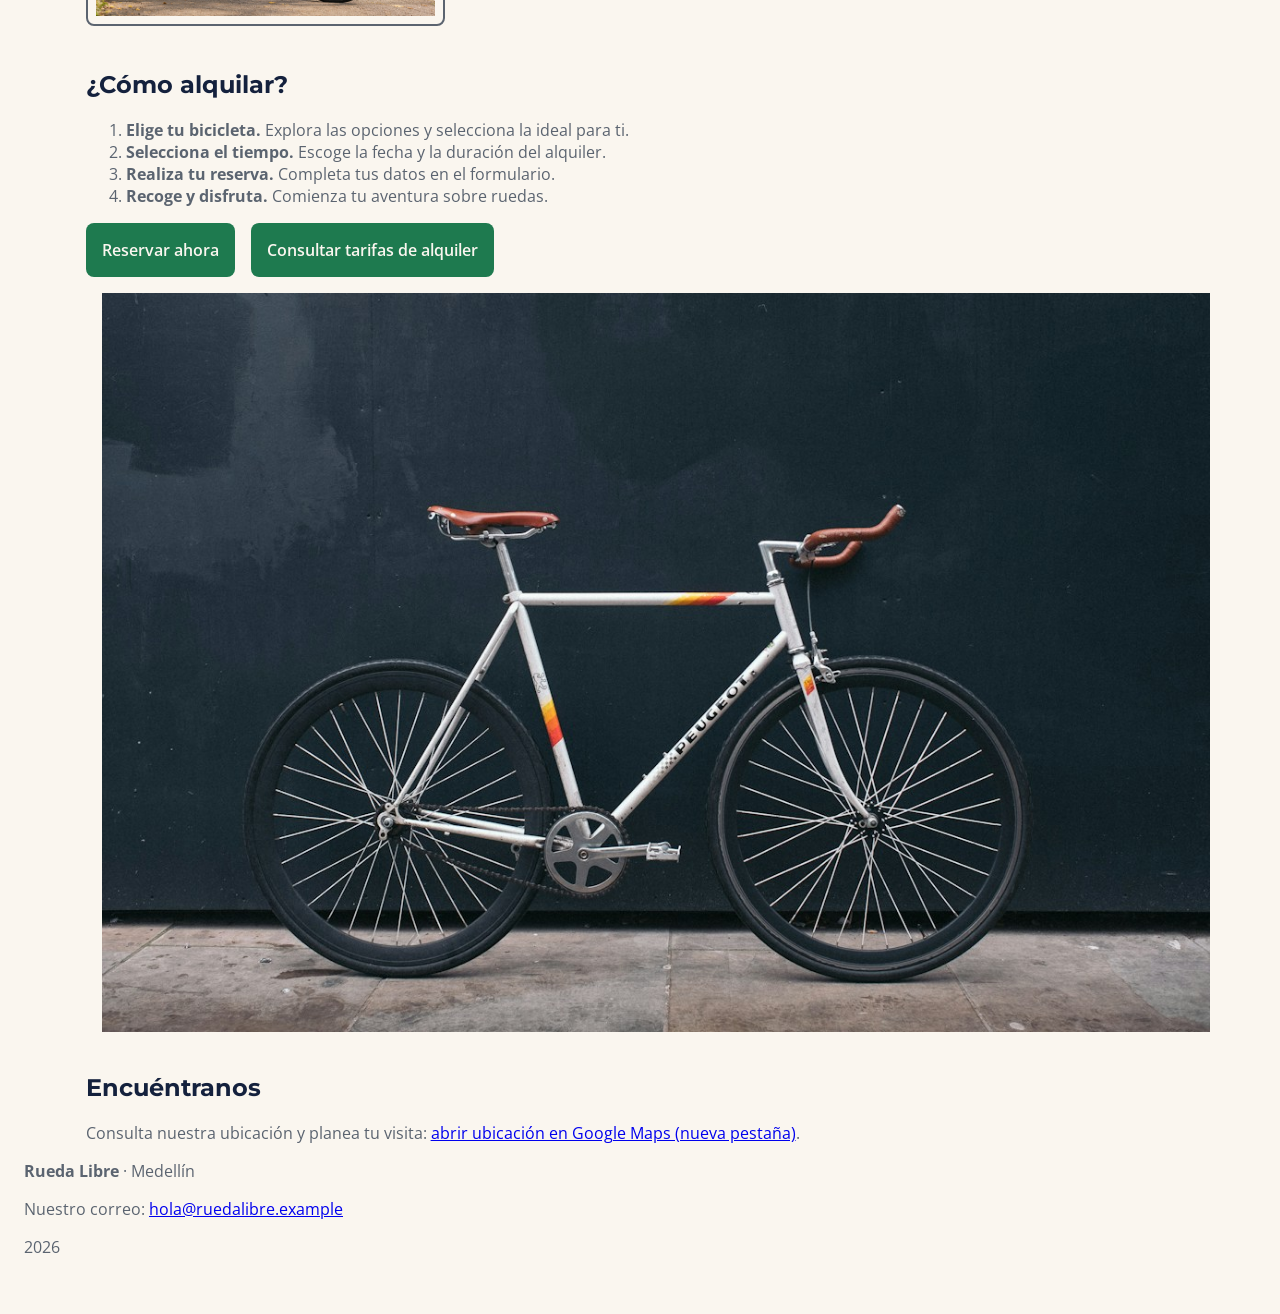
==== commit a6ac64df: "Minireto 2 semana 2" ====
--- a/index.html
+++ b/index.html
@@ -87,6 +87,12 @@
                         <p>Para niños de 6 a 10 años, su precio por hora esta a <strong>8.000</strong></p>
                         <a href="paginas/reservas.html">Reservar ahora</a>
                     </article>
+                    <article>
+                        <h3>Bicicleta Tándem</h3>
+                        <img src="img/bici-tandem.png" alt="Bicicleta Tándem">
+                        <p>Para dos personas; perfecta para pasear en pareja, su precio por hora esta a <strong>20.000</strong></p>
+                        <a href="paginas/reservas.html">Reservar ahora</a>
+                    </article>
                 </div>
         </section>
 
--- a/css/styles.css
+++ b/css/styles.css
@@ -143,10 +143,11 @@
 
 /* Distribuye las tarjetas y las separa mediante gap. */
 .lista-servicios {
-    padding: var(--espacio-m);
-    display: flex;
+    padding: var(--espacio-m) 0;
     border-radius: var(--espacio-s);
     gap: var(--espacio-s);
+    display: grid;
+    grid-template-columns: repeat(auto-fit, minmax(20rem, 1fr));
 }
 
 /* Organiza el contenido en columna.
@@ -207,7 +208,10 @@
 /* Estilos del título de cada tabla. */
 caption {
     font-size: var(--espacio-m);
-    margin: var(--espacio-xl);
+    caption-side: top;
+    text-align: left;
+    margin-top: var(--espacio-xl);
+    padding: var(--espacio-m);
 }
 
 /* Posiciona la etiqueta respecto a su tarjeta.
@@ -302,6 +306,8 @@
     display: flex;
     justify-content: space-between;
     align-items: center;
+    outline: 2px  solid var(--azul-noche);
+    padding: var();
 }
 
 /*Espacio entre logo y nombre*/
@@ -315,4 +321,50 @@
 .pie-contenido {
     gap:var(--espacio-s);
     align-items: flex-start;
+}
+
+/*Propiedades de los article de flota*/
+#flota article {
+    position: relative;
+    display: flex;
+    flex-direction: column;
+    border: 2px solid var(--gris-asfalto);
+    gap: var(--espacio-xs);
+    border-radius: var(--espacio-xs);
+    padding: var(--espacio-xs);
+    justify-content: space-between;
+}
+
+
+/*configuracion de columnas en el espacio*/
+#flota {
+    display: grid;
+    grid-template-columns: repeat(auto-fit, minmax(20rem, 1fr));
+    gap: var(--espacio-s);
+    width: 100%;    
+    
+}
+
+/*ajuste de imagenes dentro de las tarjetas*/
+#flota img {
+    width: 100%;
+    height: auto;
+    margin: 0;
+}
+
+/*configuracion de botones en flota*/
+#flota a {
+    padding: var(--espacio-s);
+    font-weight: 600;
+    text-decoration: none;
+    font-size: var(--espacio-s);
+    background-color: var(--verde-ruta);
+    display: inline-block;
+    color: var(--crema);
+    border-radius: var(--espacio-xs);
+}
+
+/*configuracion de cursor sobre botones de flota*/
+#flota a:hover, #flota a:focus {
+    background-color: var(--azul-noche)
 }
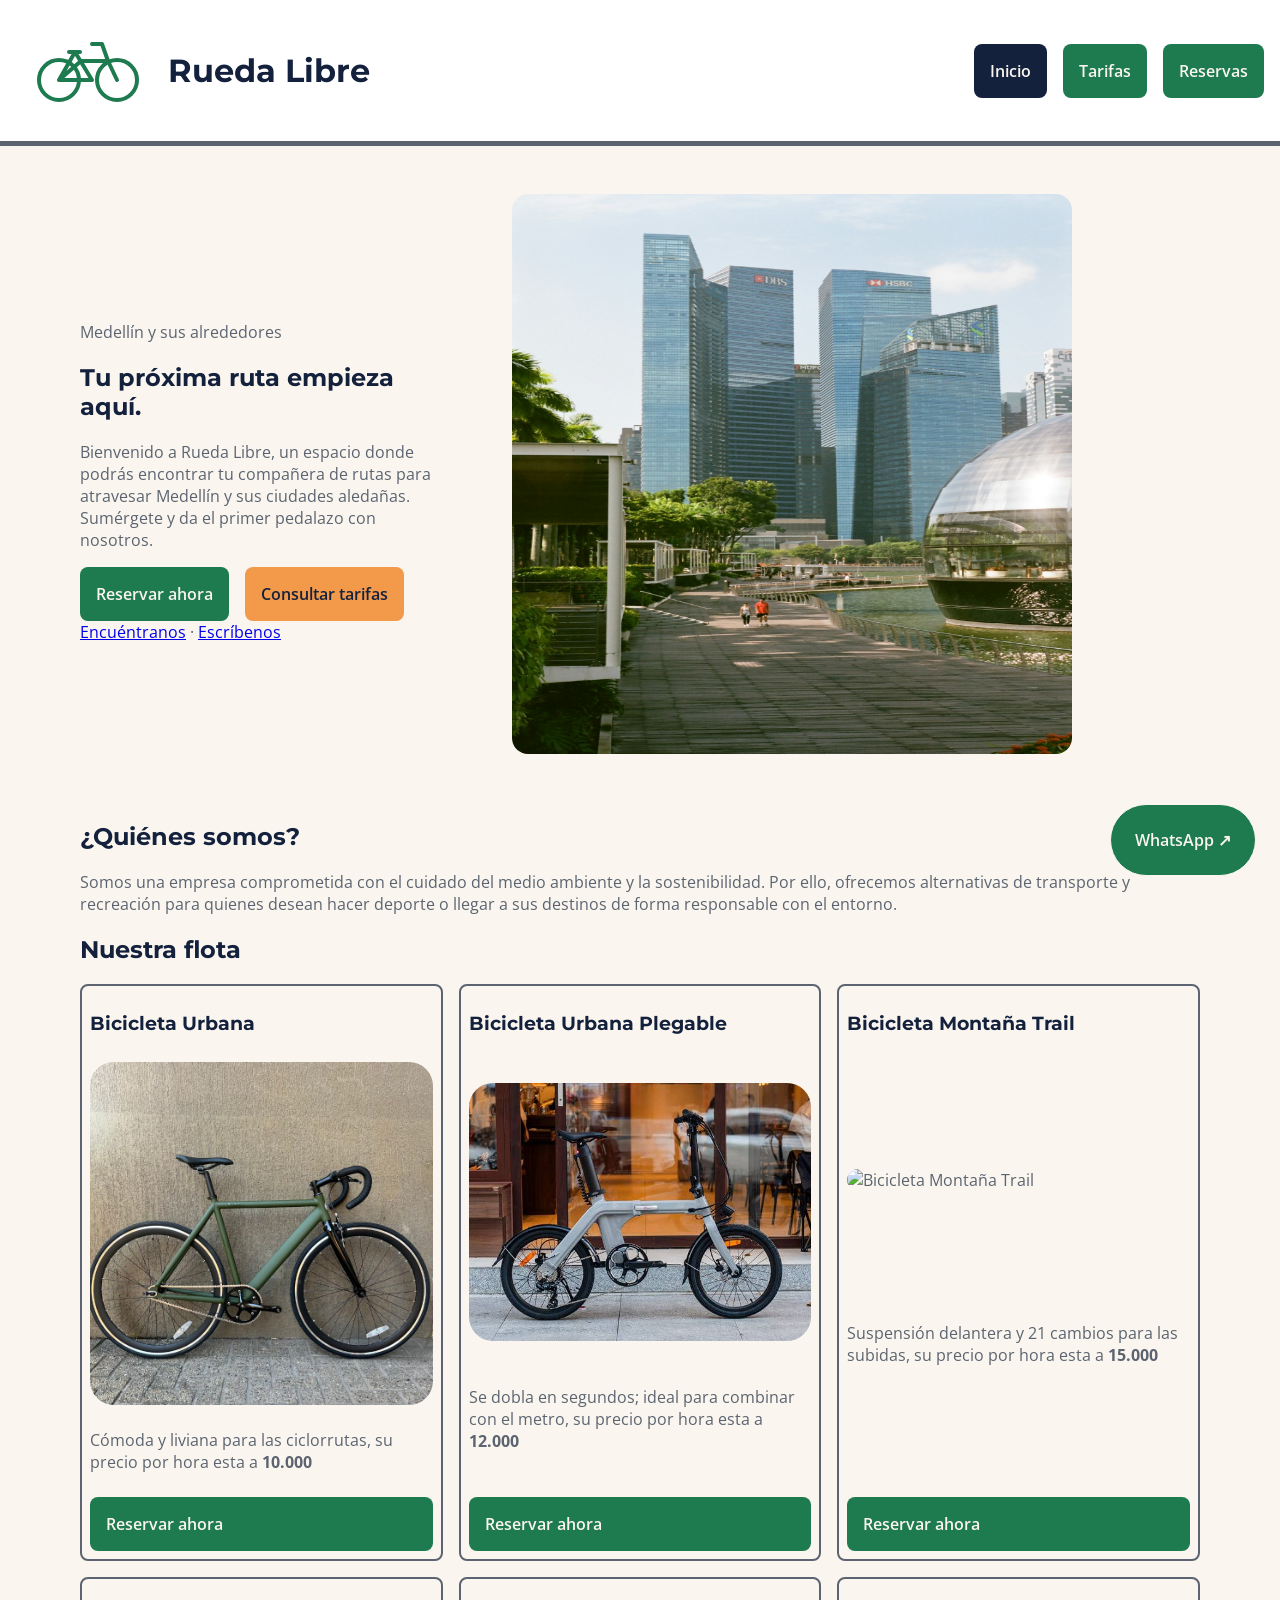
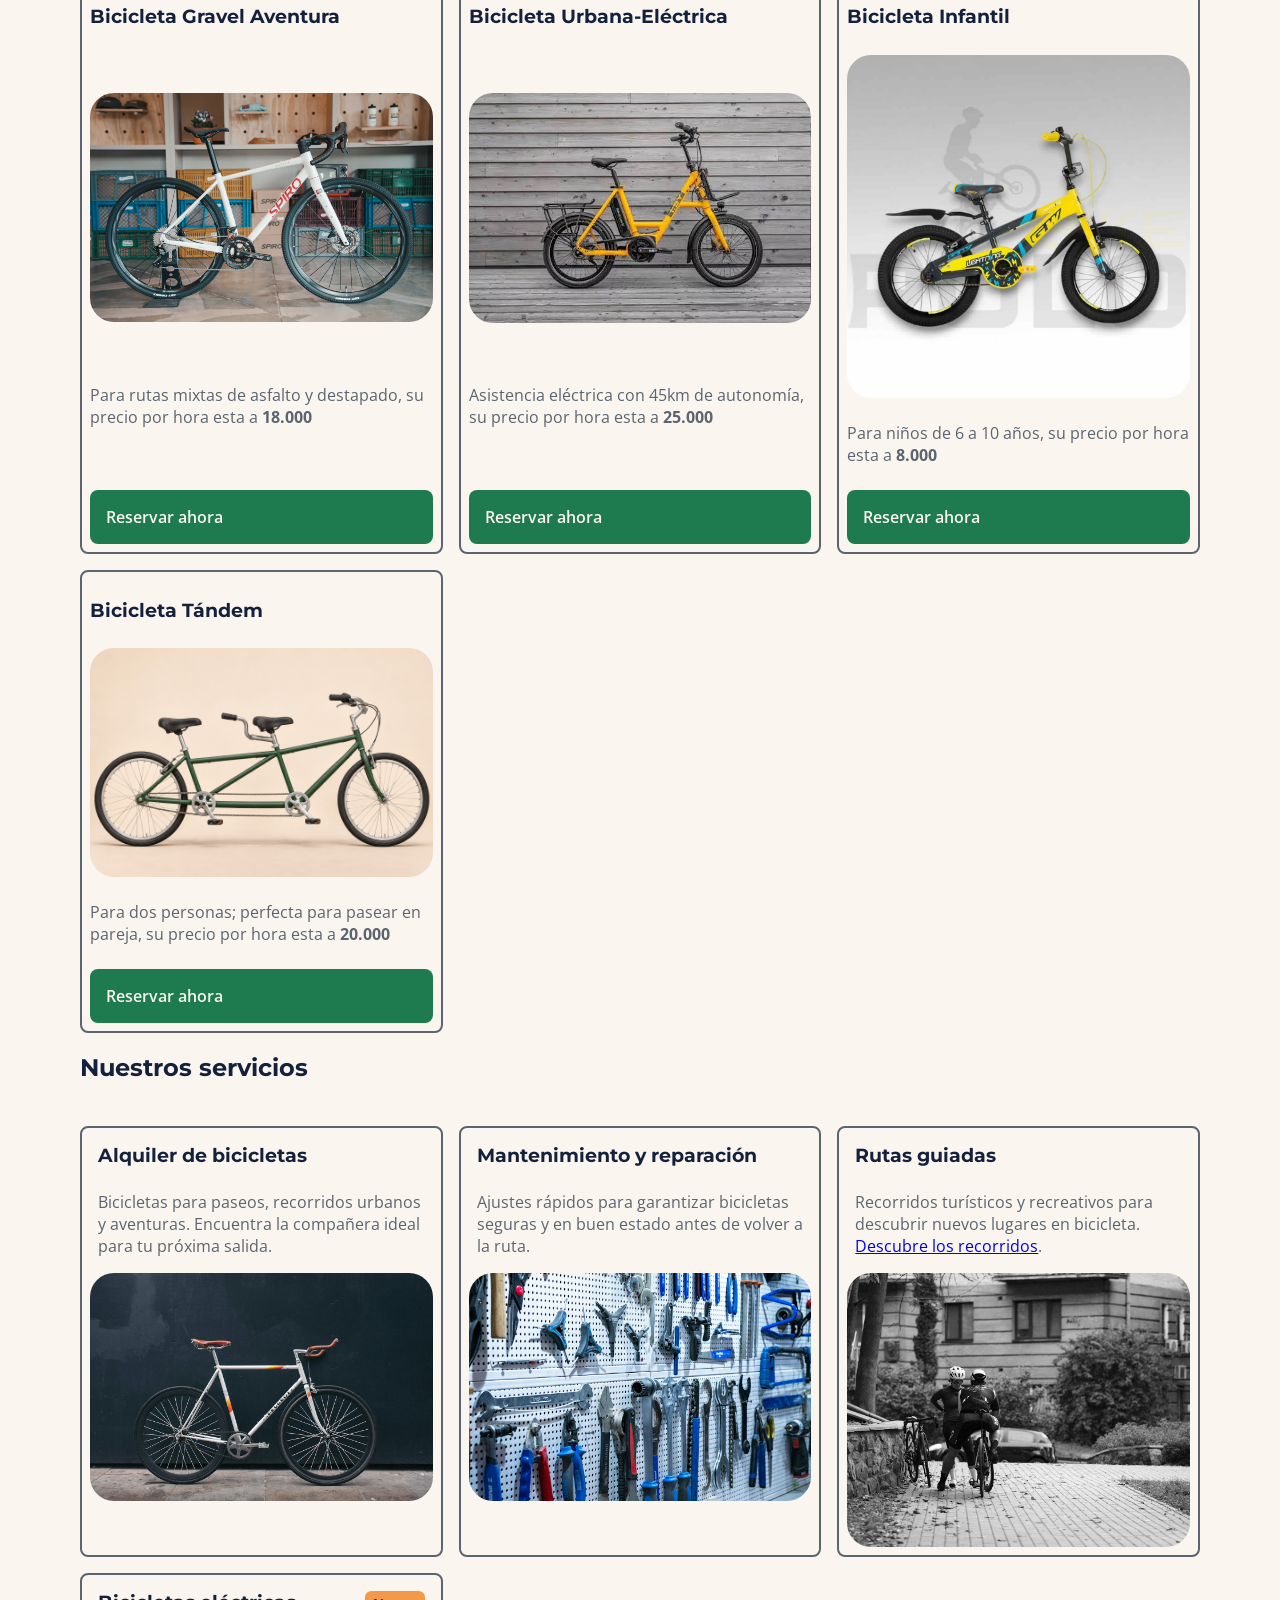
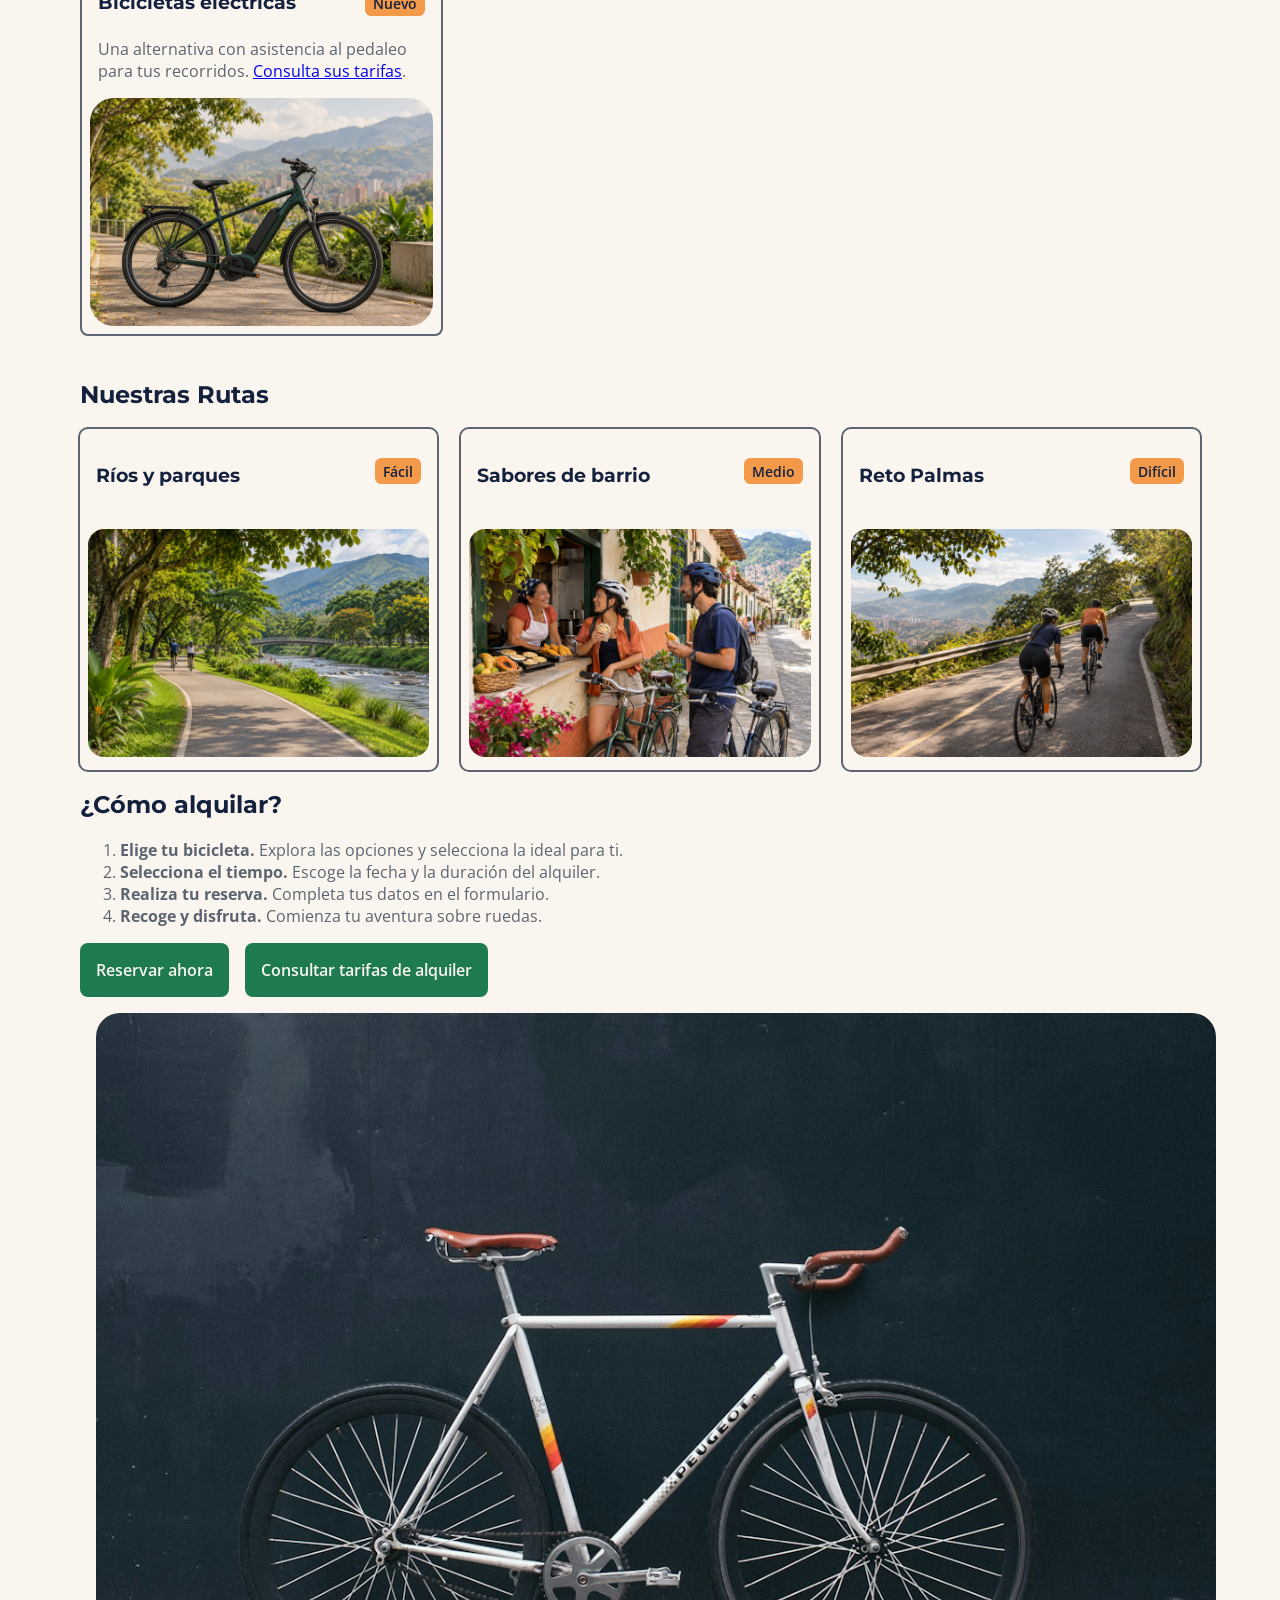
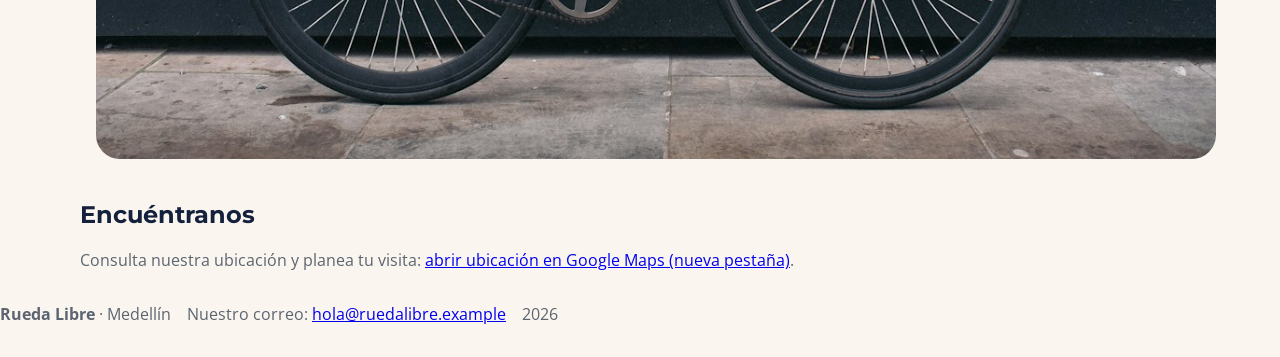
==== commit 8730cb57: "minireto 3 semana 2" ====
--- a/index.html
+++ b/index.html
@@ -11,7 +11,6 @@
     <link rel="stylesheet" href="css/styles.css">
 </head>
 <body>
-    <a class="saltar-contenido" href="#contenido">Saltar al contenido</a>
     <header class="encabezado">
         <div class="barra">
             <div class="marca">
@@ -40,7 +39,9 @@
                 </div>
                 <a href="#encuentranos">Encuéntranos</a> · <a href="mailto:hola@ruedalibre.example">Escríbenos</a>
             </div>
-            <img class="imagen-portada" src="img/ruta.jpg" alt="Ciclista recorriendo una vía urbana junto a edificios">
+            <div>
+                <img class="imagen-portada" src="img/ruta.jpg" alt="Ciclista recorriendo una vía urbana junto a edificios">
+            </div>
         </section>
 
         <section>
@@ -127,6 +128,26 @@
                 
             </div>
         </section>
+        <section>
+            <h2>Nuestras Rutas</h2>
+            <div class="rutas">
+                <article class="dificultad">
+                    <h3>Ríos y parques</h3>
+                    <img src="img/imagen-rios.png" alt="Imagen ilustrativa de la ruta">
+                    <p>Fácil</p>
+                </article>
+                <article class="dificultad">
+                    <h3>Sabores de barrio</h3>
+                    <img src="img/imagen-sabores.png" alt="Imagen ilustrativa de la ruta">
+                    <p>Medio</p>
+                </article>
+                <article class="dificultad">
+                    <h3>Reto Palmas</h3>
+                    <img src="img/imagen-palmas.png" alt="Imagen ilustrativa de la ruta">
+                    <p>Difícil</p>
+                </article>
+            </div>
+        </section>
 
         <section>
             <div class="pasos">
--- a/css/styles.css
+++ b/css/styles.css
@@ -37,7 +37,7 @@
     color: var(--gris-asfalto);
     font-family: var(--fuente-texto);
     padding-bottom: var(--espacio-s);
-    margin: var(--espacio-m);
+    margin: 0%;
 }
 
 /* Limita el ancho del contenido y centra el bloque principal. */
@@ -45,11 +45,6 @@
     margin: 0 auto;
     max-width: 70rem;
     width: 90%;
-}
-
-/* La portada tiene, como mínimo, la altura de la ventana. */
-.portada {
-    min-height: 100vh;
 }
 
 /* Fuente y color comunes de los títulos. */
@@ -66,6 +61,7 @@
 img {
     max-width: 100%;
     margin: var(--espacio-s);
+    border-radius: var(--espacio-m);
 }
 
 /* ==================================================
@@ -228,6 +224,7 @@
     font-weight: 600;
 }
 
+
 /* Mantiene el enlace en la esquina inferior derecha de la ventana. */
 .whatsapp {
     display: inline-block;
@@ -264,7 +261,7 @@
 
 /* Limita el ancho del contenedor del formulario. */
 .formulario-reserva {
-    max-width: 35rem;
+    max-width: 100%;
 }
 
 /* Los controles ocupan el ancho disponible dentro de cada campo. */
@@ -306,8 +303,12 @@
     display: flex;
     justify-content: space-between;
     align-items: center;
-    outline: 2px  solid var(--azul-noche);
-    padding: var();
+    padding: var(--espacio-s);
+}
+
+.encabezado {
+    background-color: var(--blanco);
+    border-bottom: var(--gris-asfalto) 5px solid;
 }
 
 /*Espacio entre logo y nombre*/
@@ -319,6 +320,7 @@
 
 /*Pie contenido*/
 .pie-contenido {
+    display: flex;
     gap:var(--espacio-s);
     align-items: flex-start;
 }
@@ -367,4 +369,81 @@
 /*configuracion de cursor sobre botones de flota*/
 #flota a:hover, #flota a:focus {
     background-color: var(--azul-noche)
+}
+
+/*configuracion de la porta y texto*/
+.portada {
+    display: grid;
+    min-height: 35vh;
+    grid-template-columns: 1fr 2fr;
+    align-items: center;
+    gap: var(--espacio-s);
+
+}
+
+/*Espacio entre la portada y el main, ademas el ajuste de imagen y distrubuición de la misma y el texto*/
+.portada img {
+    display: block;
+    width: 35rem;
+    max-width: 100%;
+    height: 35rem;
+    margin: var(--espacio-xl);
+    border-radius: var(--espacio-s);
+}
+
+/*tarjetas de las rutas en el index*/
+.rutas {
+    display: grid;
+    grid-template-columns: repeat(3, minmax(20rem, 1fr));
+    gap: var(--espacio-m);
+    position: relative;
+}
+
+.rutas article {
+    outline: 2px solid var(--gris-asfalto);
+    border-radius: var(--espacio-xs);
+}
+
+.rutas img {
+    width: 100%;
+    margin: 0;
+    height: auto;
+    padding: var(--espacio-xs);
+}
+
+.rutas h3 {
+    padding: var(--espacio-s);
+}
+
+.dificultad {
+    position: relative;
+}
+
+.dificultad p{
+    position: absolute;
+    top: var(--espacio-s);
+    right: var(--espacio-s);
+    padding: 0.2rem var(--espacio-xs);
+    border-radius: 0.4rem;
+    background-color: var(--naranja-pedal);
+    color: var(--azul-noche);
+    font-size: 0.85rem;
+    font-weight: 600;
+}
+
+#formulario-reserva {
+    display: grid;
+    order: -1;
+}
+
+.reservas {
+    gap: var(--espacio-s);
+    display: grid;
+    grid-template-columns: 2fr 1fr ;
+}
+
+#formulario-reserva .separacion {
+    display: grid;
+    grid-template-columns: 1fr 1fr;
+    gap: var(--espacio-s);
 }
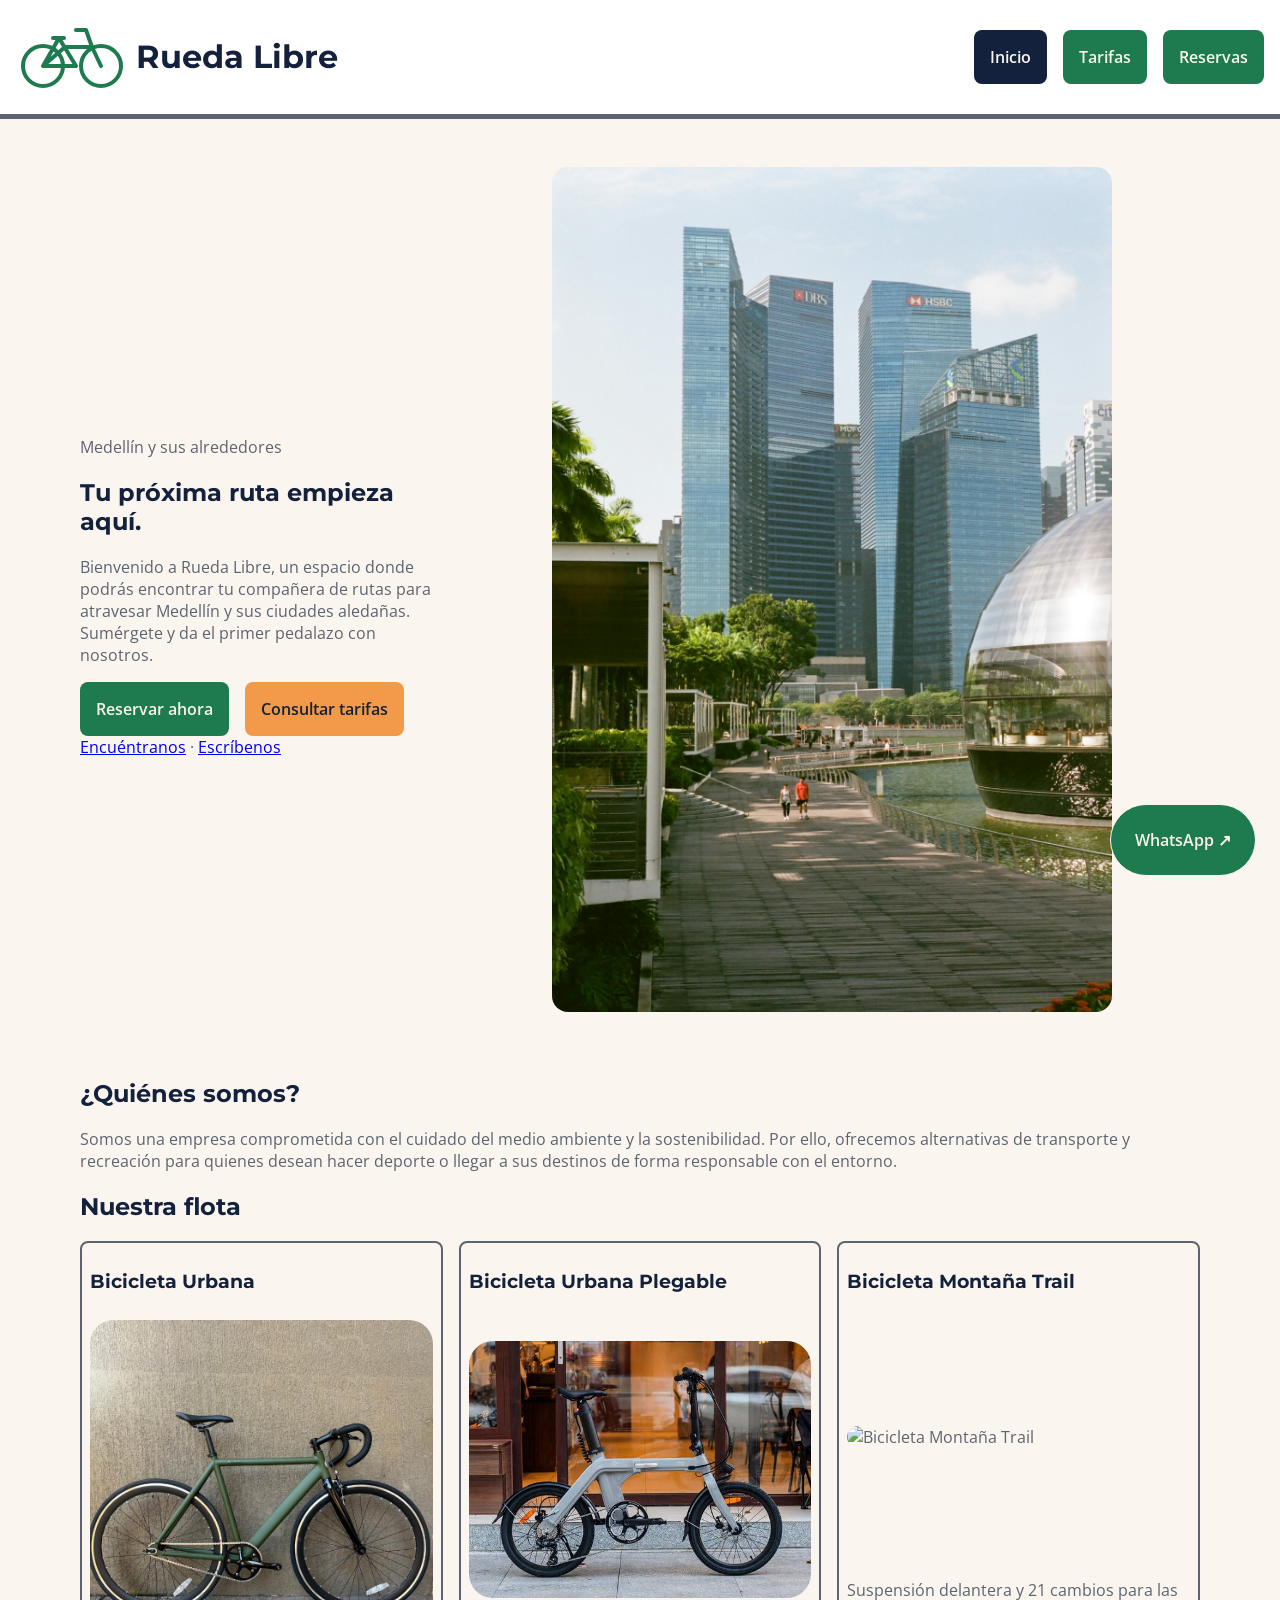
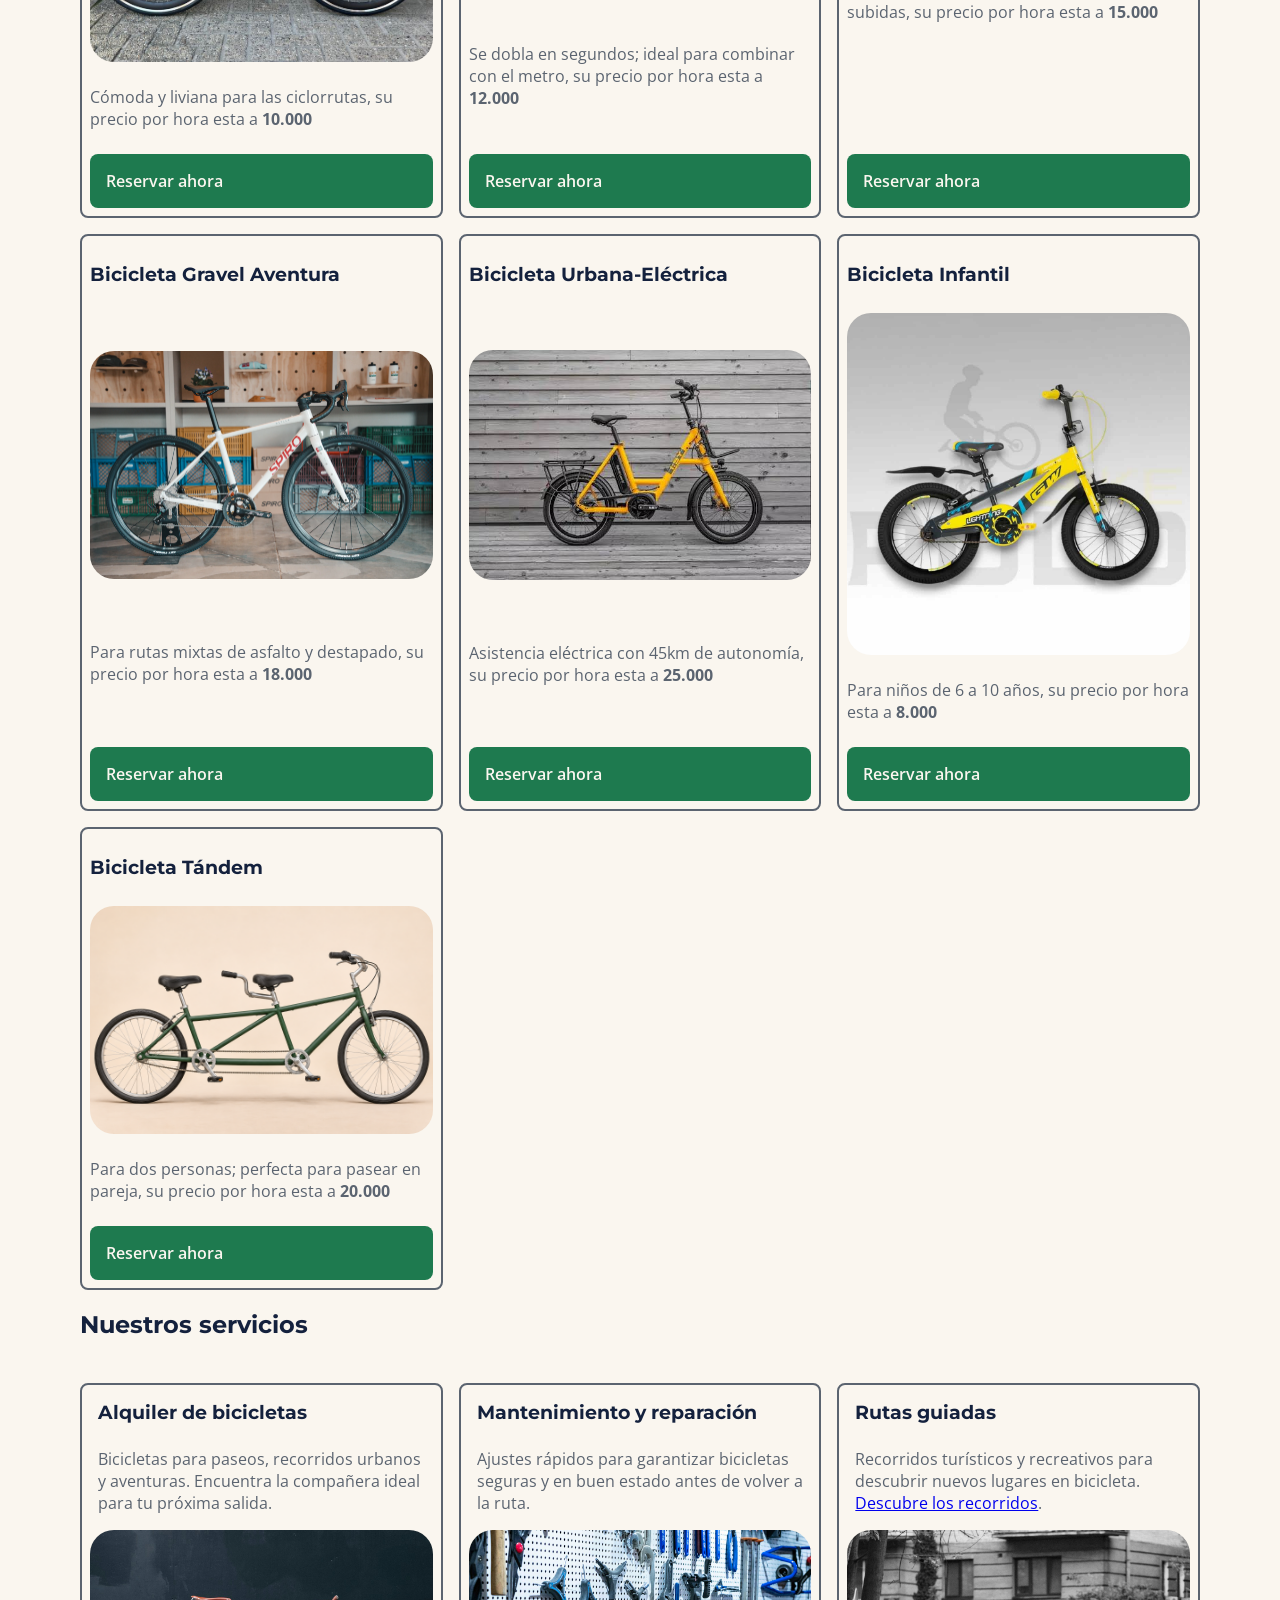
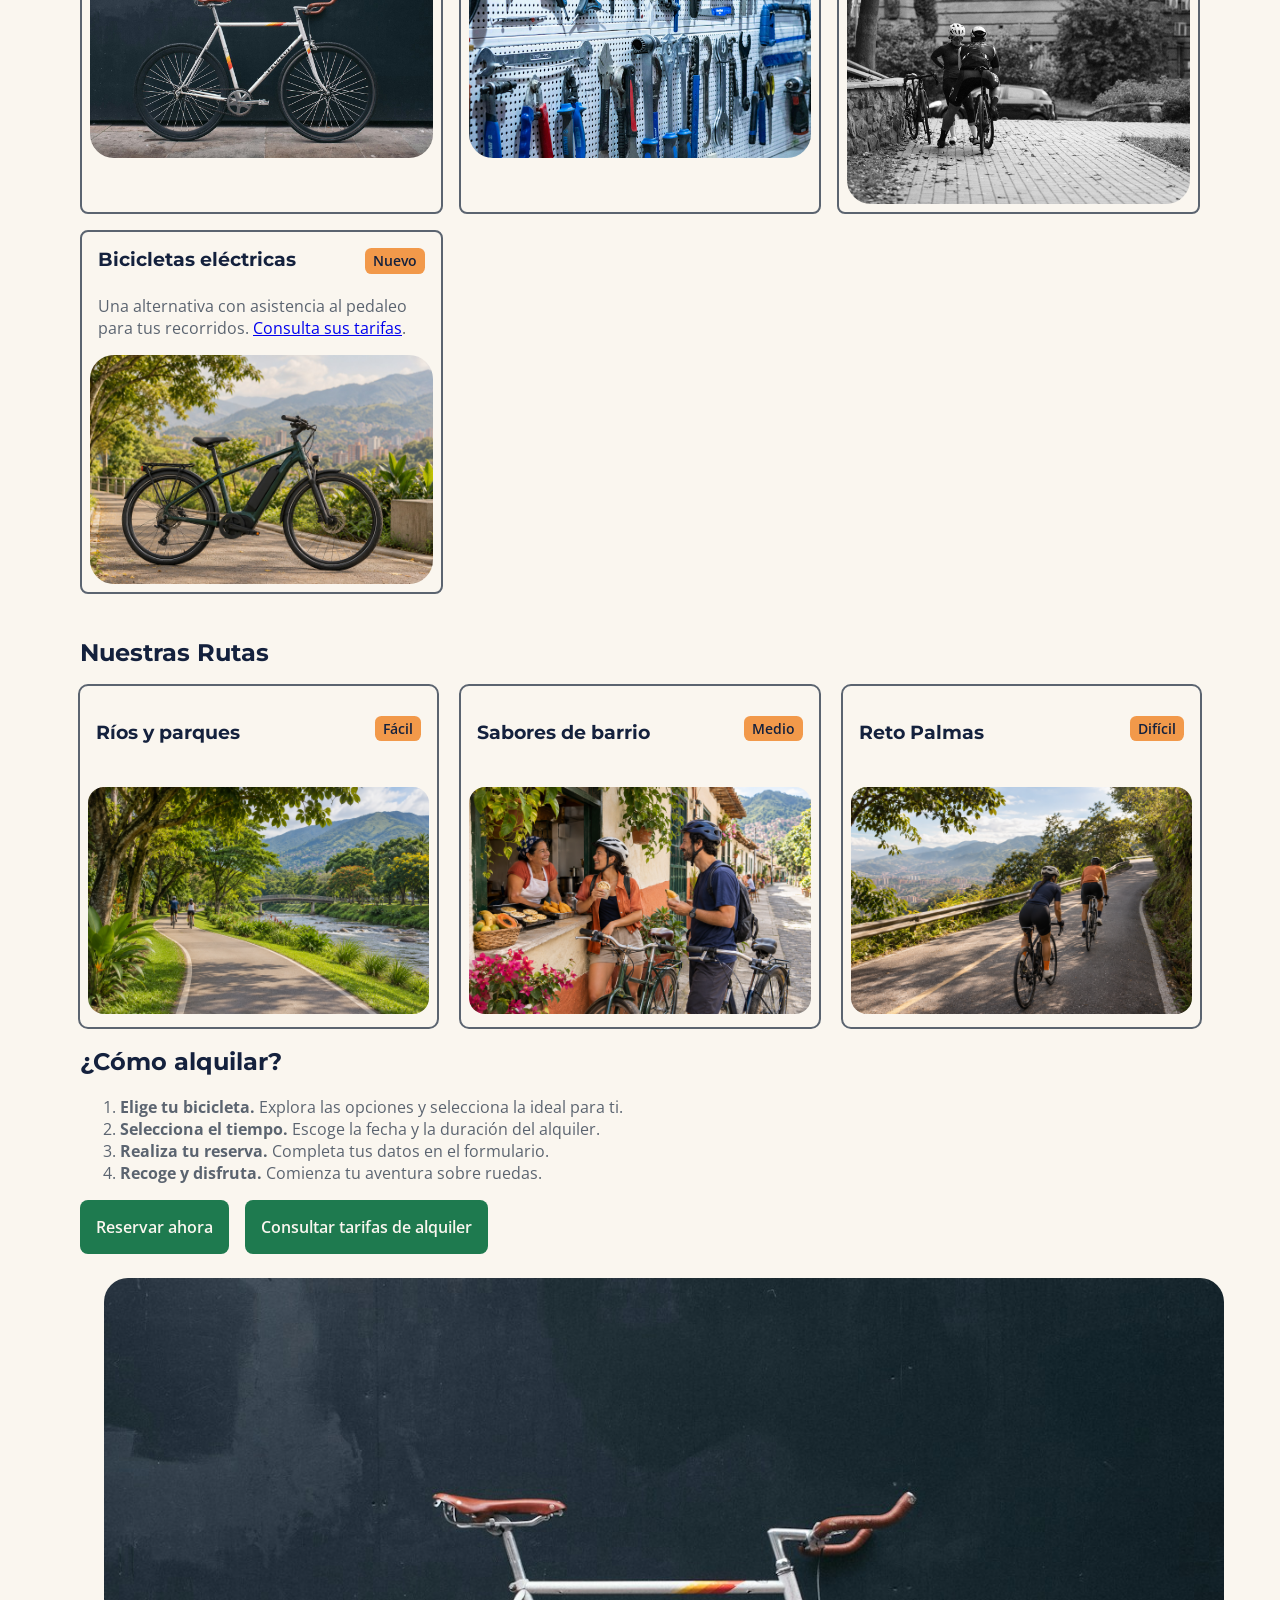
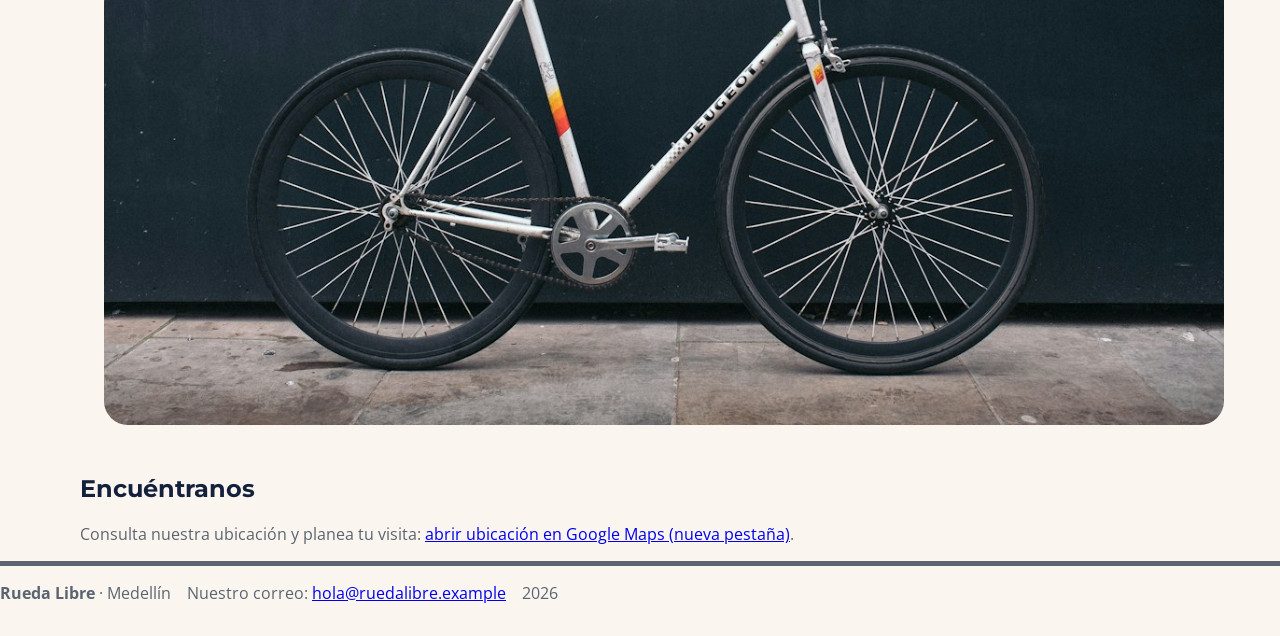
==== commit 29a52078: "bitacora" ====
--- a/index.html
+++ b/index.html
@@ -168,7 +168,7 @@
 
         <section id="encuentranos">
             <h2>Encuéntranos</h2>
-            <p>Consulta nuestra ubicación y planea tu visita: <a href="https://maps.app.goo.gl/EWYrsRtSHGRVJQ2n9" target="_blank" rel="noopener noreferrer">abrir ubicación en Google Maps (nueva pestaña)</a>.</p>
+            <p>Consulta nuestra ubicación y planea tu visita: <a href="https://maps.app.goo.gl/EWYrsRtSHGRVJQ2n9" target="_blank" >abrir ubicación en Google Maps (nueva pestaña)</a>.</p>
         </section>
     </main>
 
--- a/css/styles.css
+++ b/css/styles.css
@@ -3,6 +3,7 @@
    Fuentes, colores y medidas reutilizables.
    ================================================== */
 
+/* Variables globales para reutilizar fuentes, colores y espacios. */
 :root {
     --fuente-titulos: "Montserrat", Arial, sans-serif;
     --fuente-texto: "Open Sans", Arial, sans-serif;
@@ -23,15 +24,16 @@
 
 /* ==================================================
    2. BASE
-   Modelo de caja, apariencia general y contenido principal.
-   ================================================== */
-
-/* Incluye el padding y los bordes en las medidas definidas. */
+   Modelo de caja, aspecto general, títulos e imágenes.
+   ================================================== */
+
+/* Incluye el relleno y los bordes dentro del ancho y alto definidos. */
 * {
     box-sizing: border-box;
 }
 
-/* Aspecto general del sitio y espacio interior al final de la página. */
+/* Aplica el fondo, el color y la fuente general; elimina el margen exterior
+   y añade espacio interior al final de la página. */
 body {
     background-color: var(--crema);
     color: var(--gris-asfalto);
@@ -40,14 +42,14 @@
     margin: 0%;
 }
 
-/* Limita el ancho del contenido y centra el bloque principal. */
+/* Centra el contenido principal y limita su ancho al 90 %, con un máximo de 70rem. */
 main {
     margin: 0 auto;
     max-width: 70rem;
     width: 90%;
 }
 
-/* Fuente y color comunes de los títulos. */
+/* Comparte la fuente y el color entre títulos, leyendas y títulos de tablas. */
 h1,
 h2,
 h3,
@@ -57,19 +59,47 @@
     font-family: var(--fuente-titulos);
 }
 
-/* Límite de ancho y margen general para las imágenes. */
+/* Limita el ancho de las imágenes y establece sus márgenes y esquinas generales. */
 img {
     max-width: 100%;
     margin: var(--espacio-s);
     border-radius: var(--espacio-m);
 }
 
-/* ==================================================
-   3. NAVEGACIÓN Y BOTONES
-   Distribución del menú, botones y estados de sus enlaces.
-   ================================================== */
-
-/* Permite colocar las opciones del menú una junto a otra. */
+/*Organizacion de imagen de alquiler*/
+.imagen-alquiler {
+    margin: var(--espacio-m);
+}
+
+/* ==================================================
+   3. ENCABEZADO Y MENÚ
+   Fondo del encabezado y distribución de la marca y la navegación.
+   ================================================== */
+
+/* Diferencia el encabezado con fondo blanco y un borde inferior gris. */
+.encabezado {
+    background-color: var(--blanco);
+    border-bottom: var(--gris-asfalto) 5px solid;
+}
+
+/* Sitúa la marca y el menú en extremos opuestos, los centra verticalmente
+   y añade relleno dentro de la barra. */
+.barra {
+    display: flex;
+    justify-content: space-between;
+    align-items: center;
+    padding: var(--espacio-s);
+}
+
+/* Coloca el logo y el nombre en una fila, centrados verticalmente y separados. */
+.marca {
+    display: flex;
+    align-items: center;
+    gap: var(--espacio-xs);
+}
+
+/* Distribuye las opciones del menú con Flexbox, sin viñetas.
+   gap las separa y flex-wrap permite que pasen a otra fila. */
 #menu {
     display: flex;
     gap: var(--espacio-s);
@@ -77,7 +107,12 @@
     flex-wrap: wrap;
 }
 
-/* Apariencia compartida por el menú y los botones de acción. */
+/* ==================================================
+   4. BOTONES Y ESTADOS DE NAVEGACIÓN
+   Apariencia de los enlaces y estados hover, focus y activo.
+   ================================================== */
+
+/* Apariencia compartida por los enlaces del menú y los botones de acción. */
 #menu a,
 .boton-accion {
     padding: var(--espacio-s);
@@ -90,7 +125,7 @@
     border-radius: var(--espacio-xs);
 }
 
-/* Apariencia del botón secundario. */
+/* Apariencia del botón secundario, como «Consultar tarifas» en la portada. */
 .boton-secundario {
     background-color: var(--naranja-pedal);
     color: var(--azul-noche);
@@ -101,43 +136,124 @@
     font-size: var(--espacio-s);
 }
 
-/*Fondo de color diferente al pasar el cursor*/
+/* Cambia el fondo y el texto del botón secundario al pasar el cursor
+   o cuando recibe el foco del teclado. */
 .boton-secundario:hover,
 .boton-secundario:focus {
     background-color: var(--azul-noche);
     color: var(--crema);
 }
 
-/*Responsive de los botones en general*/
+/* Agrupa los botones de acción, los separa y permite que cambien de fila. */
 .acciones {
     display: flex;
     gap: var(--espacio-s);
     flex-wrap: wrap;
 }
 
-/* Distingue el enlace de la página actual. */
+/* Distingue el enlace que tiene la clase activo en la página actual. */
 #menu a.activo {
     background-color: var(--azul-noche);
 }
 
-/* Fondo del menú al pasar el cursor o recibir el foco. */
+/* Cambia el fondo de los enlaces del menú al pasar el cursor o recibir el foco. */
 #menu a:hover,
 #menu a:focus {
     background-color: var(--azul-noche);
 }
 
-/* Fondo del botón de acción al pasar el cursor o recibir el foco. */
+/* Cambia el fondo de los botones de acción al pasar el cursor o recibir el foco. */
 .boton-accion:hover,
 .boton-accion:focus {
     background-color: var(--azul-noche);
 }
 
 /* ==================================================
-4. COMPONENTES
-Tarjetas, tablas, etiqueta Nuevo y acceso a WhatsApp.
-   ================================================== */
-
-/* Distribuye las tarjetas y las separa mediante gap. */
+   5. INICIO: PORTADA
+   Distribución del texto y la imagen principal.
+   ================================================== */
+
+/* Distribuye el texto y el bloque de imagen de la portada en columnas 1:2.
+   Los centra verticalmente y establece una altura mínima de 35vh. */
+.portada {
+    display: grid;
+    min-height: 35vh;
+    grid-template-columns: 1fr 2fr;
+    align-items: center;
+    gap: var(--espacio-s);
+
+}
+
+/* Define el tamaño de la imagen de portada, su margen exterior y sus esquinas. */
+.portada img {
+    display: block;
+    width: 35rem;
+    max-width: 100%;
+    height: 35rem;
+    margin: var(--espacio-xl);
+    border-radius: var(--espacio-s);
+}
+
+/* ==================================================
+   6. INICIO: FLOTA
+   Cuadrícula, tarjetas, imágenes y enlaces de las bicicletas.
+   ================================================== */
+
+/* Crea la cuadrícula adaptable de bicicletas con columnas de al menos 20rem.
+   Las columnas se reparten el espacio restante por igual. */
+#flota {
+    display: grid;
+    grid-template-columns: repeat(auto-fit, minmax(20rem, 1fr));
+    gap: var(--espacio-s);
+    width: 100%;    
+    
+}
+
+/* Organiza el contenido de cada bicicleta en columna y define la caja de la tarjeta.
+   space-between reparte el espacio libre y lleva el último enlace al final. */
+#flota article {
+    position: relative;
+    display: flex;
+    flex-direction: column;
+    border: 2px solid var(--gris-asfalto);
+    gap: var(--espacio-xs);
+    border-radius: var(--espacio-xs);
+    padding: var(--espacio-xs);
+    justify-content: space-between;
+}
+
+/* Ajusta las fotos de la flota al ancho de cada tarjeta, con altura automática
+   y sin el margen de la regla general img. */
+#flota img {
+    width: 100%;
+    height: auto;
+    margin: 0;
+}
+
+/* Da apariencia de botón a los enlaces Reservar ahora de la flota. */
+#flota a {
+    padding: var(--espacio-s);
+    font-weight: 600;
+    text-decoration: none;
+    font-size: var(--espacio-s);
+    background-color: var(--verde-ruta);
+    display: inline-block;
+    color: var(--crema);
+    border-radius: var(--espacio-xs);
+}
+
+/* Cambia el fondo de los enlaces de la flota al pasar el cursor o recibir el foco. */
+#flota a:hover, #flota a:focus {
+    background-color: var(--azul-noche)
+}
+
+/* ==================================================
+   7. INICIO: SERVICIOS
+   Tarjetas de servicios y etiqueta Nuevo.
+   ================================================== */
+
+/* Organiza los servicios en una cuadrícula que adapta la cantidad de columnas.
+   Cada columna tiene un mínimo de 20rem; el relleno es solo vertical. */
 .lista-servicios {
     padding: var(--espacio-m) 0;
     border-radius: var(--espacio-s);
@@ -146,8 +262,8 @@
     grid-template-columns: repeat(auto-fit, minmax(20rem, 1fr));
 }
 
-/* Organiza el contenido en columna.
-   position: relative sirve de referencia para la etiqueta absoluta. */
+/* Organiza cada servicio en columna y define su borde, relleno y esquinas.
+   position: relative sirve de referencia para la etiqueta Nuevo. */
 .tarjeta {
     position: relative;
     display: flex;
@@ -158,60 +274,22 @@
     padding: var(--espacio-xs);
 }
 
-/* Margen de los textos dentro de las tarjetas. */
+/* Añade margen a los párrafos y títulos dentro de las tarjetas de servicios. */
 .tarjeta p,
 .tarjeta h3 {
     margin: var(--espacio-xs);
 }
 
-/* Las imágenes ocupan el ancho interior y conservan sus proporciones.
-   El margen cero prevalece sobre el margen de la regla general img. */
+/* Ajusta las imágenes al ancho interior de las tarjetas y conserva sus proporciones.
+   margin: 0 sustituye aquí el margen de la regla general img. */
 .tarjeta img {
     width: 100%;
     height: auto;
     margin: 0;
 }
 
-/* Une los bordes contiguos de las celdas. */
-table {
-    border-collapse: collapse;
-}
-
-/* Borde y relleno de las celdas. */
-th,
-td {
-    border: 1px solid var(--gris-asfalto);
-    padding: var(--espacio-m);
-}
-
-/* Colores generales de los encabezados de las tablas. */
-th {
-    background-color: var(--verde-ruta);
-    color: var(--crema);
-}
-
-/* Fondo de las celdas de datos. */
-td {
-    background-color: var(--blanco);
-}
-
-/* Colores de las celdas que tienen la clase u. */
-.u {
-    background-color: var(--crema);
-    color: var(--gris-asfalto);
-}
-
-/* Estilos del título de cada tabla. */
-caption {
-    font-size: var(--espacio-m);
-    caption-side: top;
-    text-align: left;
-    margin-top: var(--espacio-xl);
-    padding: var(--espacio-m);
-}
-
-/* Posiciona la etiqueta respecto a su tarjeta.
-   absolute no reserva espacio dentro del flujo normal. */
+/* Coloca Nuevo en la esquina superior derecha de la tarjeta que lo contiene.
+   position: absolute no reserva espacio en la distribución normal del contenido. */
 .etiqueta-nuevo {
     position: absolute;
     top: var(--espacio-s);
@@ -224,8 +302,200 @@
     font-weight: 600;
 }
 
-
-/* Mantiene el enlace en la esquina inferior derecha de la ventana. */
+/* ==================================================
+   8. INICIO: RUTAS
+   Galería de recorridos y etiquetas de dificultad.
+   ================================================== */
+
+/* Coloca las tres rutas en columnas de al menos 20rem, separadas mediante gap. */
+.rutas {
+    display: grid;
+    grid-template-columns: repeat(3, minmax(20rem, 1fr));
+    gap: var(--espacio-m);
+    position: relative;
+    width: 100%;
+}
+
+/* Dibuja un contorno y redondea las esquinas de cada tarjeta de ruta. */
+.rutas article {
+    outline: 2px solid var(--gris-asfalto);
+    border-radius: var(--espacio-xs);
+}
+
+/* Ajusta las imágenes de las rutas al ancho de la tarjeta, conserva sus proporciones
+   y añade relleno interior sin margen exterior. */
+.rutas img {
+    width: 100%;
+    margin: 0;
+    height: auto;
+    padding: var(--espacio-xs);
+}
+
+/* Añade espacio interior alrededor del nombre de cada ruta. */
+.rutas h3 {
+    padding: var(--espacio-s);
+}
+
+/* Hace que cada artículo con clase dificultad sirva de referencia
+   para posicionar su etiqueta de nivel. */
+.dificultad {
+    position: relative;
+}
+
+/* Coloca el párrafo de dificultad en la esquina superior derecha de su artículo
+   y le da la apariencia de una etiqueta naranja. */
+.dificultad p{
+    position: absolute;
+    top: var(--espacio-s);
+    right: var(--espacio-s);
+    padding: 0.2rem var(--espacio-xs);
+    border-radius: 0.4rem;
+    background-color: var(--naranja-pedal);
+    color: var(--azul-noche);
+    font-size: 0.85rem;
+    font-weight: 600;
+}
+
+/* ==================================================
+   9. TARIFAS Y TABLAS
+   Bordes, celdas, encabezados y títulos de las tablas.
+   ================================================== */
+
+/* Une los bordes contiguos de las celdas de cada tabla. */
+table {
+    border-collapse: collapse;
+}
+
+/* Define el borde y el relleno interior de todas las celdas. */
+th,
+td {
+    border: 1px solid var(--gris-asfalto);
+    padding: var(--espacio-m);
+}
+
+/* Aplica los colores generales a los encabezados de las tablas. */
+th {
+    background-color: var(--verde-ruta);
+    color: var(--crema);
+}
+
+/* Aplica fondo blanco a las celdas de datos. */
+td {
+    background-color: var(--blanco);
+}
+
+/* Distingue los encabezados de fila con clase u usando fondo crema y texto gris. */
+.u {
+    background-color: var(--crema);
+    color: var(--gris-asfalto);
+}
+
+/* Coloca el título de cada tabla arriba y a la izquierda, con margen y relleno. */
+caption {
+    font-size: var(--espacio-m);
+    caption-side: top;
+    text-align: left;
+    margin-top: var(--espacio-xl);
+    padding: var(--espacio-m);
+}
+
+/* ==================================================
+   10. RESERVAS Y FORMULARIO
+   Distribución de la página, grupos, campos y estados de los controles.
+   ================================================== */
+
+/* Distribuye el formulario y la información de contacto en columnas 2:1, con separación. */
+.reservas {
+    gap: var(--espacio-s);
+    display: grid;
+    grid-template-columns: 2fr 1fr ;
+}
+
+/* Limita el ancho máximo de la sección del formulario al ancho de su contenedor. */
+.formulario-reserva {
+    max-width: 100%;
+}
+
+/* Convierte la sección del formulario en Grid.
+   order: -1 la coloca visualmente antes del bloque de horarios dentro de .reservas. */
+#formulario-reserva {
+    display: grid;
+    order: -1;
+}
+
+/* Define el borde, las esquinas y el margen exterior de cada grupo del formulario. */
+fieldset {
+    border: 2px solid var(--gris-asfalto);
+    border-radius: var(--espacio-xs);
+    margin: var(--espacio-s);
+}
+
+/* Coloca los dos campos de cada grupo separacion en columnas del mismo ancho. */
+#formulario-reserva .separacion {
+    display: grid;
+    grid-template-columns: 1fr 1fr;
+    gap: var(--espacio-s);
+}
+
+/* Separa cada campo del siguiente mediante un margen inferior. */
+.campo {
+    margin-bottom: var(--espacio-s);
+}
+
+/* Los controles dentro de cada campo ocupan el ancho disponible. */
+.campo input,
+.campo select,
+.campo textarea {
+    width: 100%;
+}
+
+/* Coloca la etiqueta de cada campo en su propia línea y la separa del control. */
+.campo label {
+    display: block;
+    margin-bottom: var(--espacio-xs);
+}
+
+/* Muestra un contorno naranja al pasar el cursor por los controles. */
+input:hover,
+select:hover,
+textarea:hover {
+    outline: 2px solid var(--naranja-pedal);
+    outline-offset: 2px;
+}
+
+/* Muestra un contorno azul cuando un control recibe el foco.
+   Esta regla aparece después de hover para que el foco prevalezca si coinciden. */
+input:focus,
+select:focus,
+textarea:focus {
+    outline: 2px solid var(--azul-noche);
+    outline-offset: 2px;
+}
+
+/* ==================================================
+   11. PIE DE PÁGINA
+   Borde superior y distribución del contenido del pie.
+   ================================================== */
+
+/* Separa el pie del contenido anterior con un borde superior gris. */
+footer {
+    border-top: 5px solid var(--gris-asfalto);
+}
+
+/* Distribuye los bloques del pie en una fila, separados y alineados arriba. */
+.pie-contenido {
+    display: flex;
+    gap:var(--espacio-s);
+    align-items: flex-start;
+}
+
+/* ==================================================
+   12. ACCESO A WHATSAPP
+   Posición fija y estados del enlace de contacto.
+   ================================================== */
+
+/* Mantiene el enlace de WhatsApp fijo en la esquina inferior derecha de la ventana
+   y define su apariencia de botón. */
 .whatsapp {
     display: inline-block;
     padding: var(--espacio-m);
@@ -248,202 +518,149 @@
 }
 
 /* ==================================================
-5. FORMULARIO
-Grupos, etiquetas, dimensiones y estados de los campos.
-================================================== */
-
-/* Borde y separación exterior de cada grupo. */
-fieldset {
-    border: 2px solid var(--gris-asfalto);
-    border-radius: var(--espacio-xs);
-    margin: var(--espacio-s);
-}
-
-/* Limita el ancho del contenedor del formulario. */
-.formulario-reserva {
+   MINIRETO 4: MOBILE-FIRST
+   Añade este bloque al final de tu CSS.
+   ================================================== */
+
+/* Base móvil: contenido en una sola columna. */
+.portada,
+.rutas,
+.reservas,
+#formulario-reserva .separacion {
+    grid-template-columns: minmax(0, 1fr);
+}
+
+/* Las tarjetas pueden reducirse cuando hay menos de 20rem disponibles. */
+#flota,
+.lista-servicios {
+    grid-template-columns: repeat(auto-fit, minmax(min(20rem, 100%), 1fr));
+}
+
+/* En móvil, la marca queda arriba y el menú debajo. */
+.barra {
+    flex-direction: column;
+    gap: var(--espacio-s);
+}
+
+.marca {
     max-width: 100%;
-}
-
-/* Los controles ocupan el ancho disponible dentro de cada campo. */
-.campo input,
-.campo select,
-.campo textarea {
-    width: 100%;
-}
-
-/* Coloca cada etiqueta en su propia línea y la separa del control. */
-.campo label {
-    display: block;
-    margin-bottom: var(--espacio-xs);
-}
-
-/* Separa cada grupo de etiqueta y control del siguiente. */
-.campo {
-    margin-bottom: var(--espacio-s);
-}
-
-/* Contorno visible al pasar el cursor por los controles. */
-input:hover,
-select:hover,
-textarea:hover {
-    outline: 2px solid var(--naranja-pedal);
-    outline-offset: 2px;
-}
-
-/* Contorno visible cuando un control recibe el foco. */
-input:focus,
-select:focus,
-textarea:focus {
-    outline: 2px solid var(--azul-noche);
-    outline-offset: 2px;
-}
-
-/* Barra superior navegable*/
-.barra {
-    display: flex;
-    justify-content: space-between;
-    align-items: center;
-    padding: var(--espacio-s);
-}
-
-.encabezado {
-    background-color: var(--blanco);
-    border-bottom: var(--gris-asfalto) 5px solid;
-}
-
-/*Espacio entre logo y nombre*/
-.marca {
-    display: flex;
-    align-items: center;
-    gap: var(--espacio-xs);
-}
-
-/*Pie contenido*/
+    flex-wrap: wrap;
+    justify-content: center;
+}
+
+.barra nav {
+    max-width: 100%;
+}
+
+#menu {
+    justify-content: center;
+    margin: 0;
+    padding: 0;
+}
+
+/* El pie se organiza verticalmente en móvil. */
 .pie-contenido {
-    display: flex;
-    gap:var(--espacio-s);
-    align-items: flex-start;
-}
-
-/*Propiedades de los article de flota*/
-#flota article {
-    position: relative;
-    display: flex;
     flex-direction: column;
-    border: 2px solid var(--gris-asfalto);
-    gap: var(--espacio-xs);
-    border-radius: var(--espacio-xs);
-    padding: var(--espacio-xs);
-    justify-content: space-between;
-}
-
-
-/*configuracion de columnas en el espacio*/
-#flota {
-    display: grid;
-    grid-template-columns: repeat(auto-fit, minmax(20rem, 1fr));
-    gap: var(--espacio-s);
-    width: 100%;    
-    
-}
-
-/*ajuste de imagenes dentro de las tarjetas*/
-#flota img {
-    width: 100%;
+}
+
+/* Imágenes fluidas sin márgenes laterales que provoquen desbordamiento. */
+img {
+    max-width: 100%;
     height: auto;
     margin: 0;
 }
 
-/*configuracion de botones en flota*/
-#flota a {
-    padding: var(--espacio-s);
-    font-weight: 600;
-    text-decoration: none;
-    font-size: var(--espacio-s);
-    background-color: var(--verde-ruta);
-    display: inline-block;
-    color: var(--crema);
-    border-radius: var(--espacio-xs);
-}
-
-/*configuracion de cursor sobre botones de flota*/
-#flota a:hover, #flota a:focus {
-    background-color: var(--azul-noche)
-}
-
-/*configuracion de la porta y texto*/
-.portada {
-    display: grid;
-    min-height: 35vh;
-    grid-template-columns: 1fr 2fr;
-    align-items: center;
-    gap: var(--espacio-s);
-
-}
-
-/*Espacio entre la portada y el main, ademas el ajuste de imagen y distrubuición de la misma y el texto*/
+/* Sustituye la altura fija y los márgenes laterales de la portada. */
 .portada img {
-    display: block;
-    width: 35rem;
-    max-width: 100%;
-    height: 35rem;
-    margin: var(--espacio-xl);
-    border-radius: var(--espacio-s);
-}
-
-/*tarjetas de las rutas en el index*/
-.rutas {
-    display: grid;
-    grid-template-columns: repeat(3, minmax(20rem, 1fr));
-    gap: var(--espacio-m);
-    position: relative;
-}
-
-.rutas article {
-    outline: 2px solid var(--gris-asfalto);
-    border-radius: var(--espacio-xs);
-}
-
-.rutas img {
+    height: auto;
+    margin: var(--espacio-xl) auto;
+}
+
+/* Permite que los bloques y campos se ajusten a sus columnas. */
+.portada > *,
+.reservas > *,
+.campo,
+fieldset {
+    min-width: 0;
+}
+
+/* Tablas completas dentro del ancho disponible en móvil. */
+table {
     width: 100%;
-    margin: 0;
-    height: auto;
-    padding: var(--espacio-xs);
-}
-
-.rutas h3 {
-    padding: var(--espacio-s);
-}
-
-.dificultad {
-    position: relative;
-}
-
-.dificultad p{
-    position: absolute;
-    top: var(--espacio-s);
-    right: var(--espacio-s);
-    padding: 0.2rem var(--espacio-xs);
-    border-radius: 0.4rem;
-    background-color: var(--naranja-pedal);
-    color: var(--azul-noche);
-    font-size: 0.85rem;
-    font-weight: 600;
-}
-
-#formulario-reserva {
-    display: grid;
-    order: -1;
-}
-
-.reservas {
-    gap: var(--espacio-s);
-    display: grid;
-    grid-template-columns: 2fr 1fr ;
-}
-
-#formulario-reserva .separacion {
-    display: grid;
-    grid-template-columns: 1fr 1fr;
-    gap: var(--espacio-s);
+    table-layout: fixed;
+    font-size: 0.75rem;
+}
+
+th,
+td {
+    padding: var(--espacio-xs) 0.25rem;
+    overflow-wrap: anywhere;
+}
+
+/* ==================================================
+   TABLET: DESDE 768 PX
+   ================================================== */
+
+@media (min-width: 768px) {
+    /* Marca y menú recuperan su distribución horizontal. */
+    .barra {
+        flex-direction: row;
+    }
+
+    #menu {
+        justify-content: flex-end;
+    }
+
+    /* Texto e imagen vuelven a compartir una fila. */
+    .portada {
+        grid-template-columns: minmax(0, 1fr) minmax(0, 2fr);
+    }
+
+    /* Dos rutas por fila. */
+    .rutas {
+        grid-template-columns: repeat(2, minmax(0, 1fr));
+    }
+
+    /* Dos campos relacionados por fila. */
+    #formulario-reserva .separacion {
+        grid-template-columns: repeat(2, minmax(0, 1fr));
+    }
+
+    .pie-contenido {
+        flex-direction: row;
+        flex-wrap: wrap;
+    }
+
+    /* Las tablas recuperan una letra mayor y columnas según el contenido. */
+    table {
+        table-layout: auto;
+        font-size: 1rem;
+    }
+
+    th,
+    td {
+        padding: var(--espacio-xs);
+    }
+}
+
+/* ==================================================
+   ESCRITORIO: DESDE 1200 PX
+   ================================================== */
+
+@media (min-width: 1200px) {
+    /* Las tres rutas comparten una fila. */
+    .rutas {
+        grid-template-columns: repeat(3, minmax(0, 1fr));
+    }
+
+    /* Formulario a la izquierda y contacto a la derecha, en proporción 2:1. */
+    .reservas {
+        grid-template-columns: minmax(0, 2fr) minmax(0, 1fr);
+    }
+
+    /* Las tablas recuperan su relleno original. */
+    th,
+    td {
+        padding: var(--espacio-m);
+    }
 }
